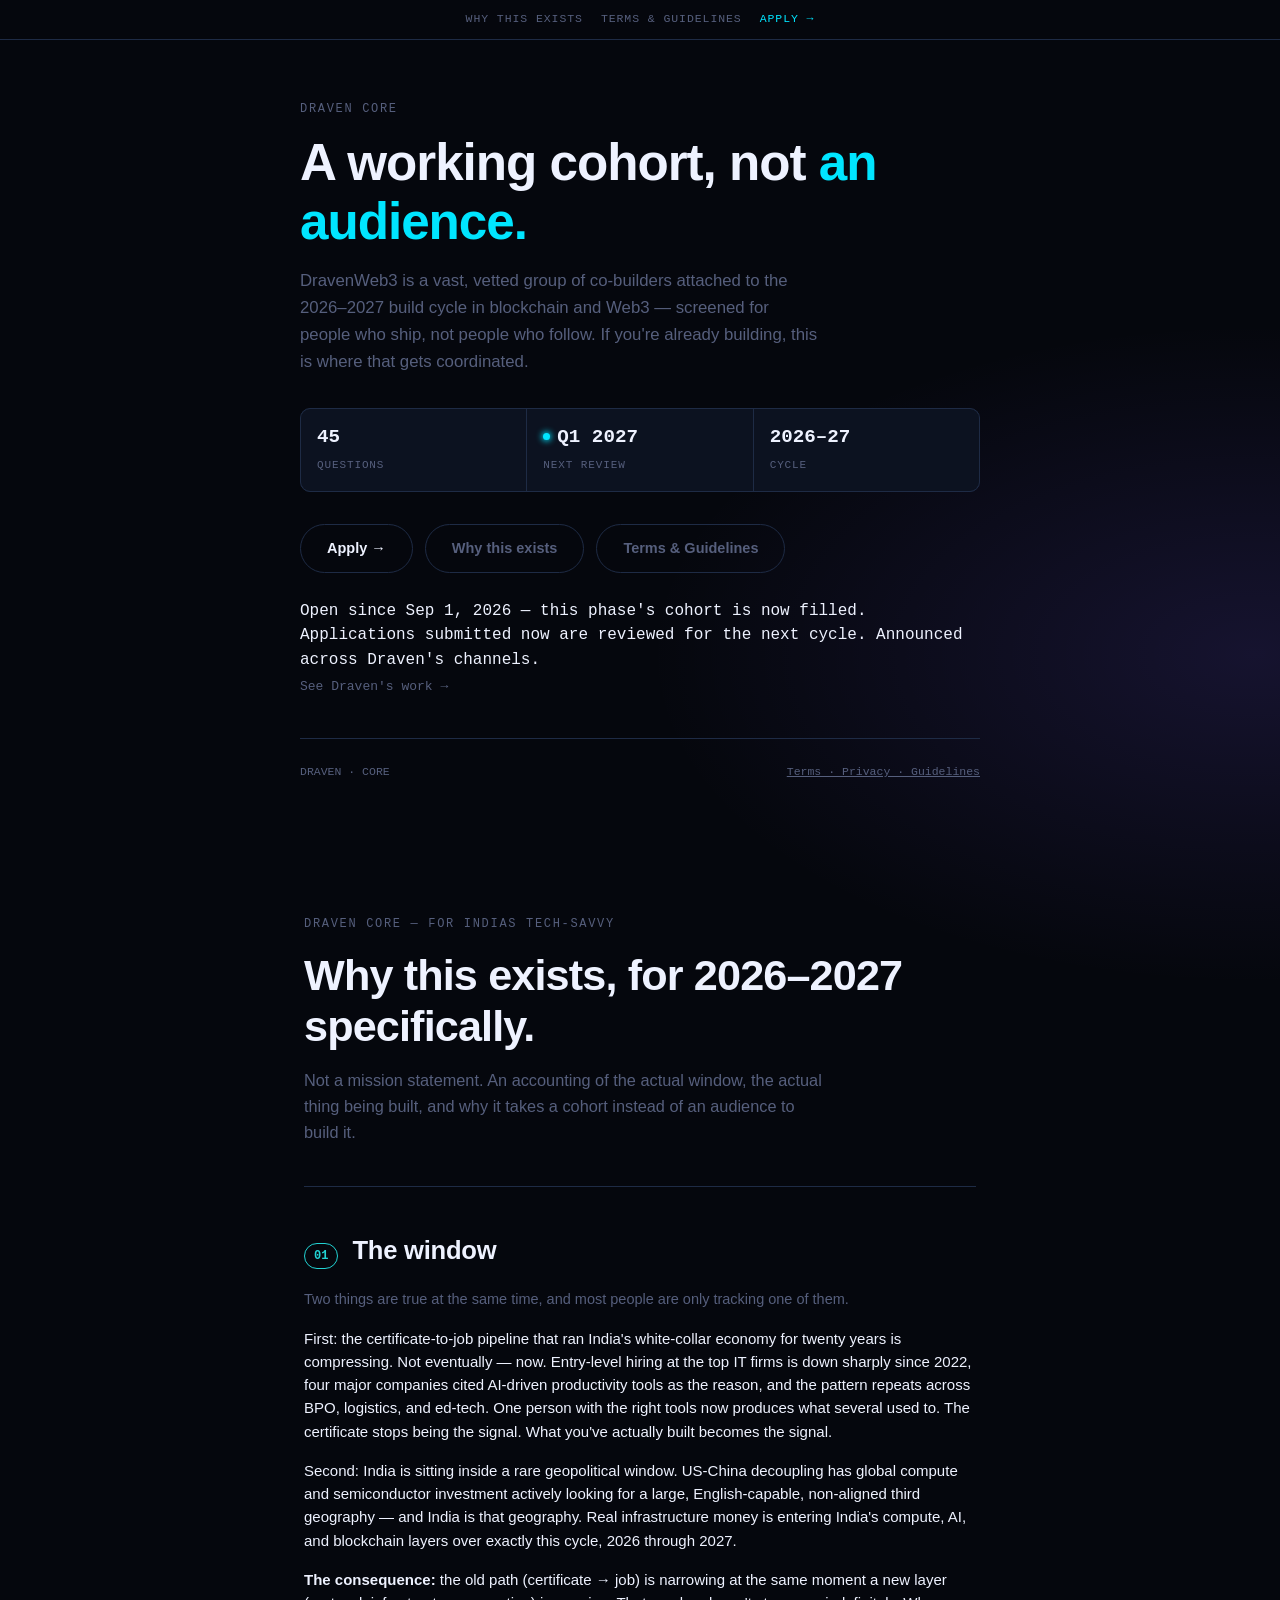
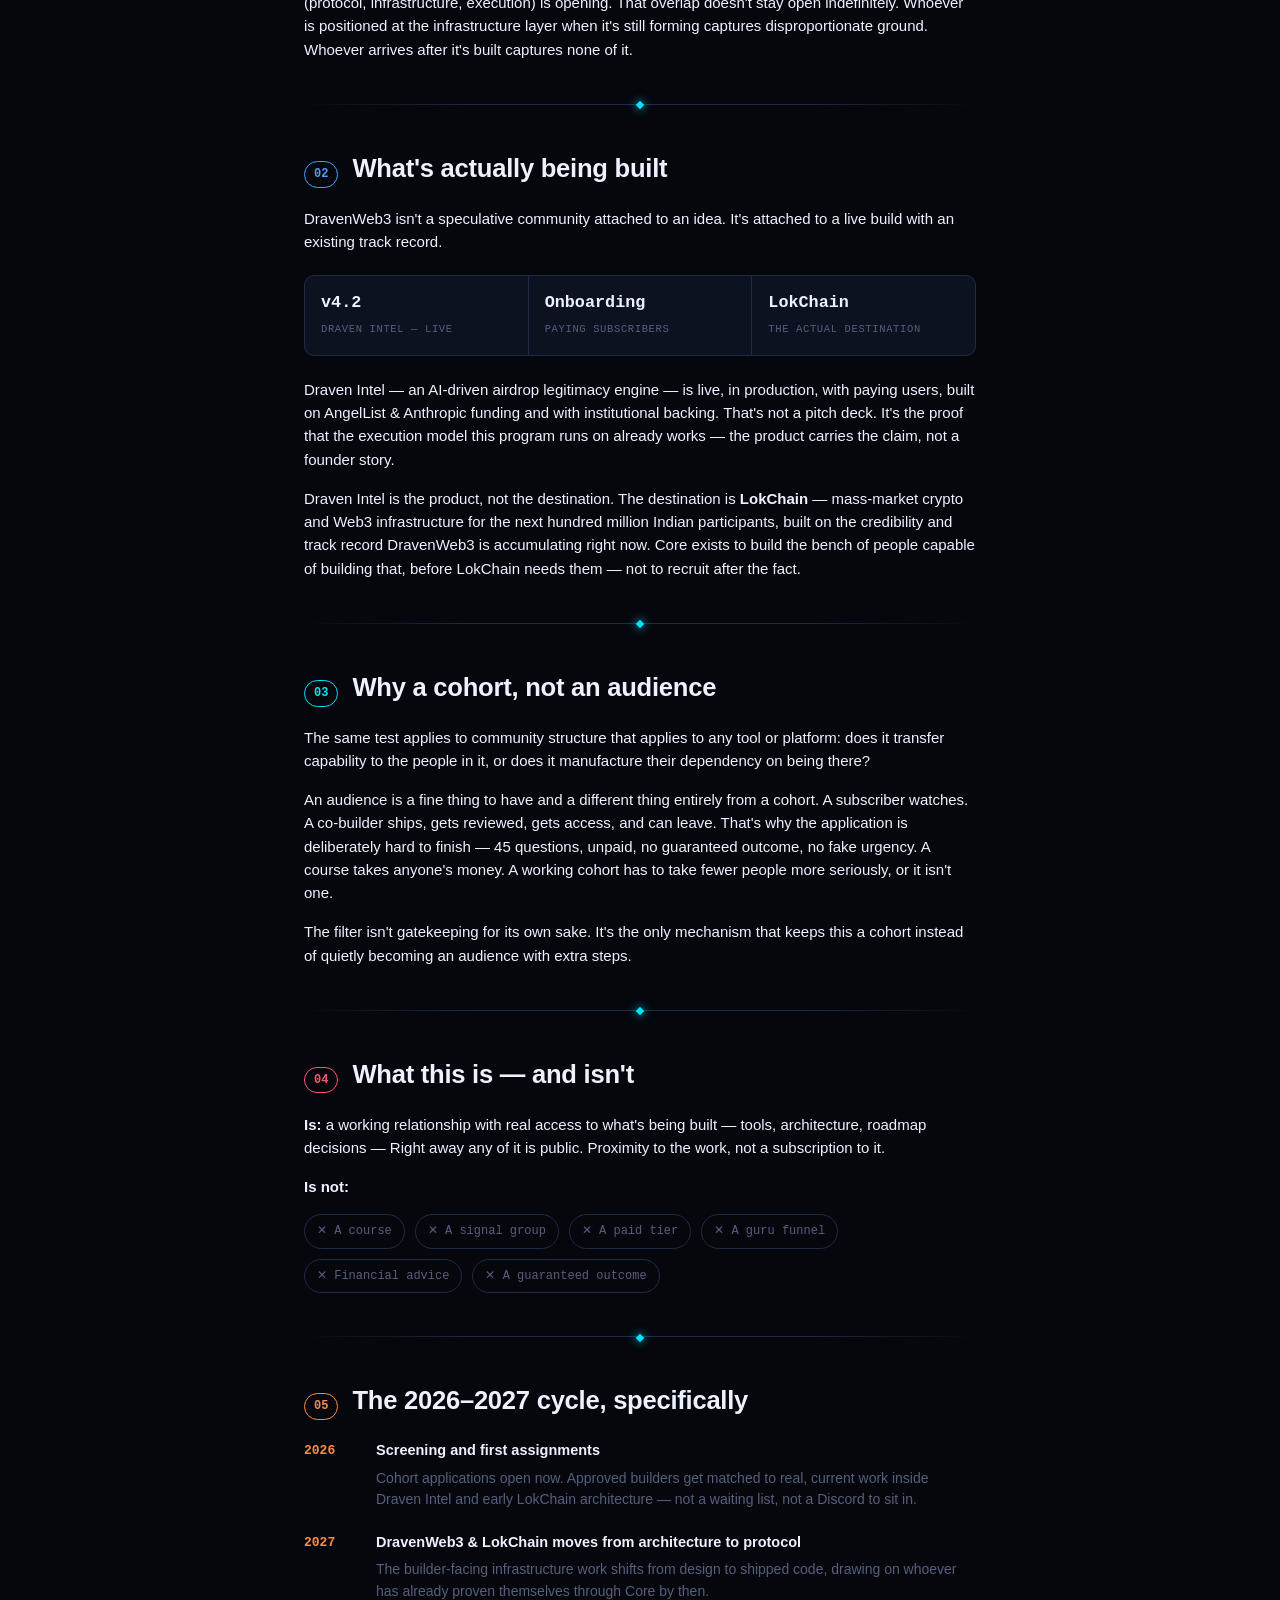
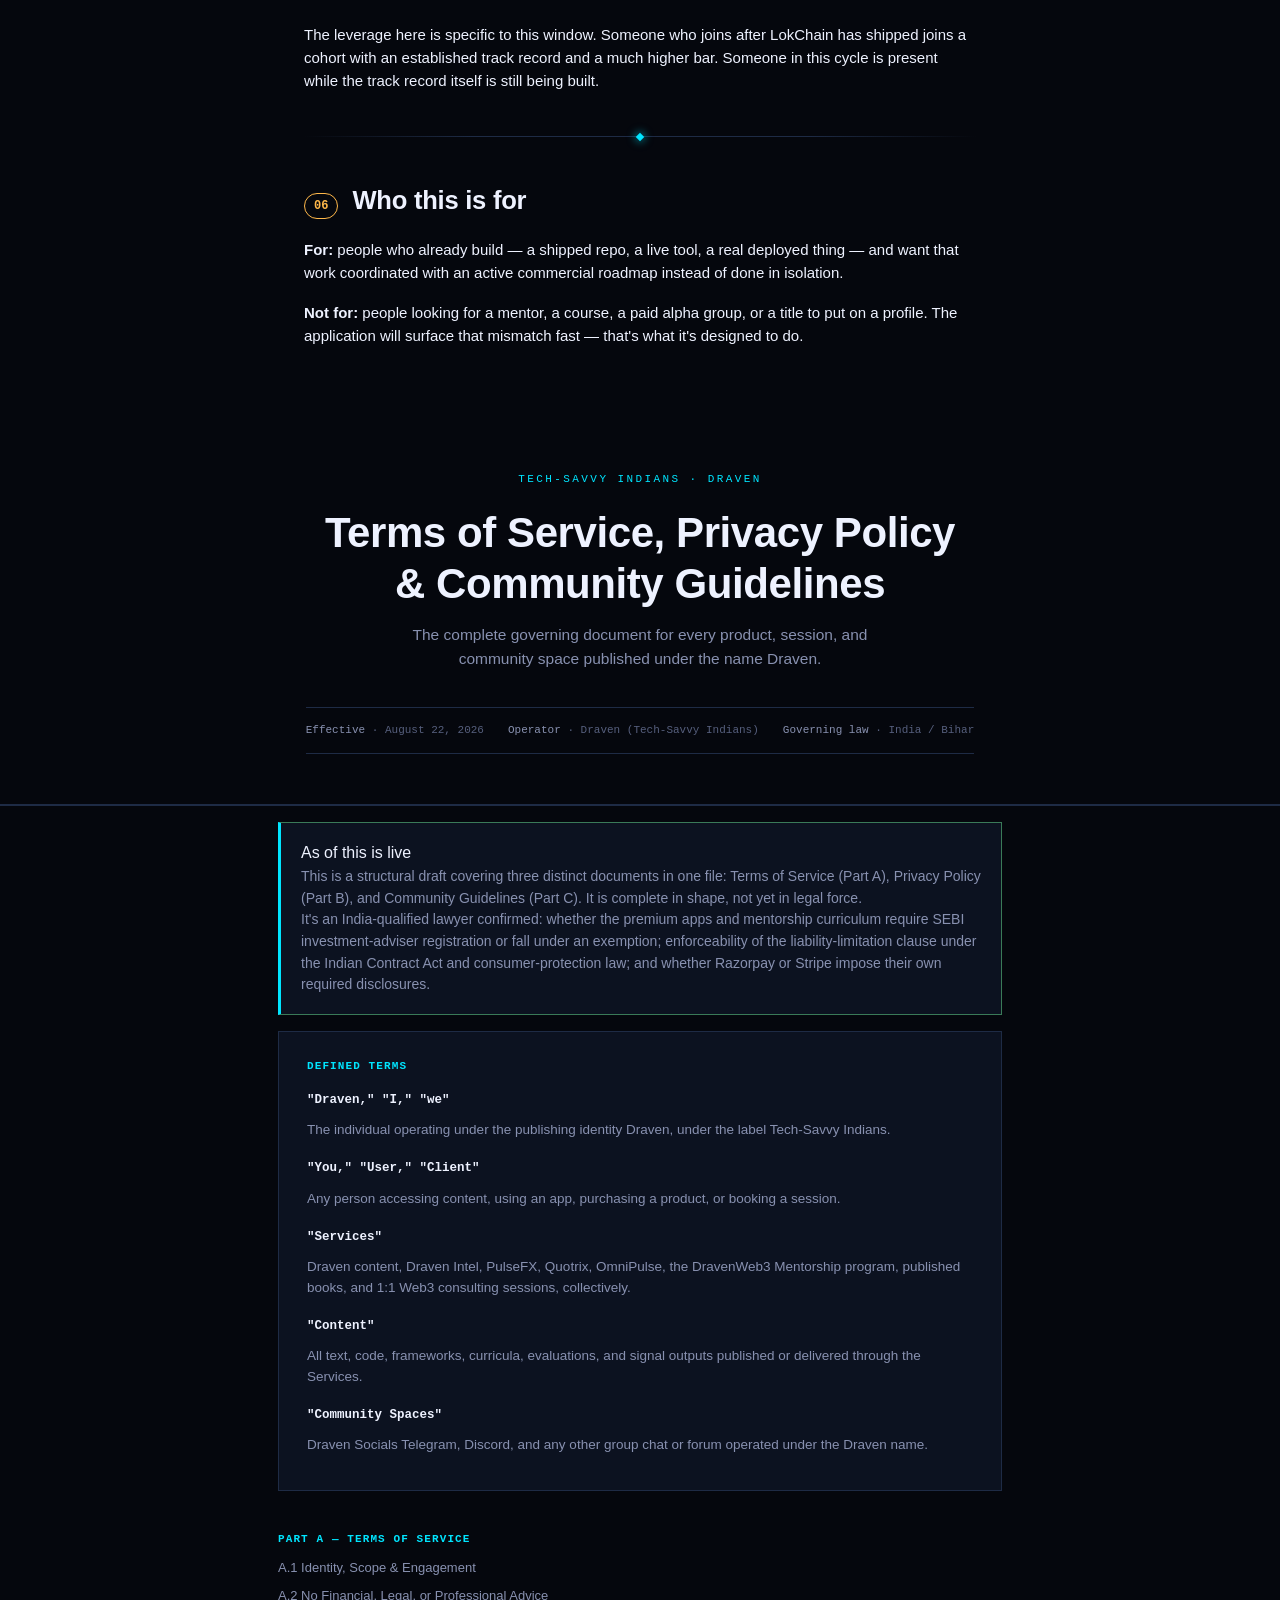
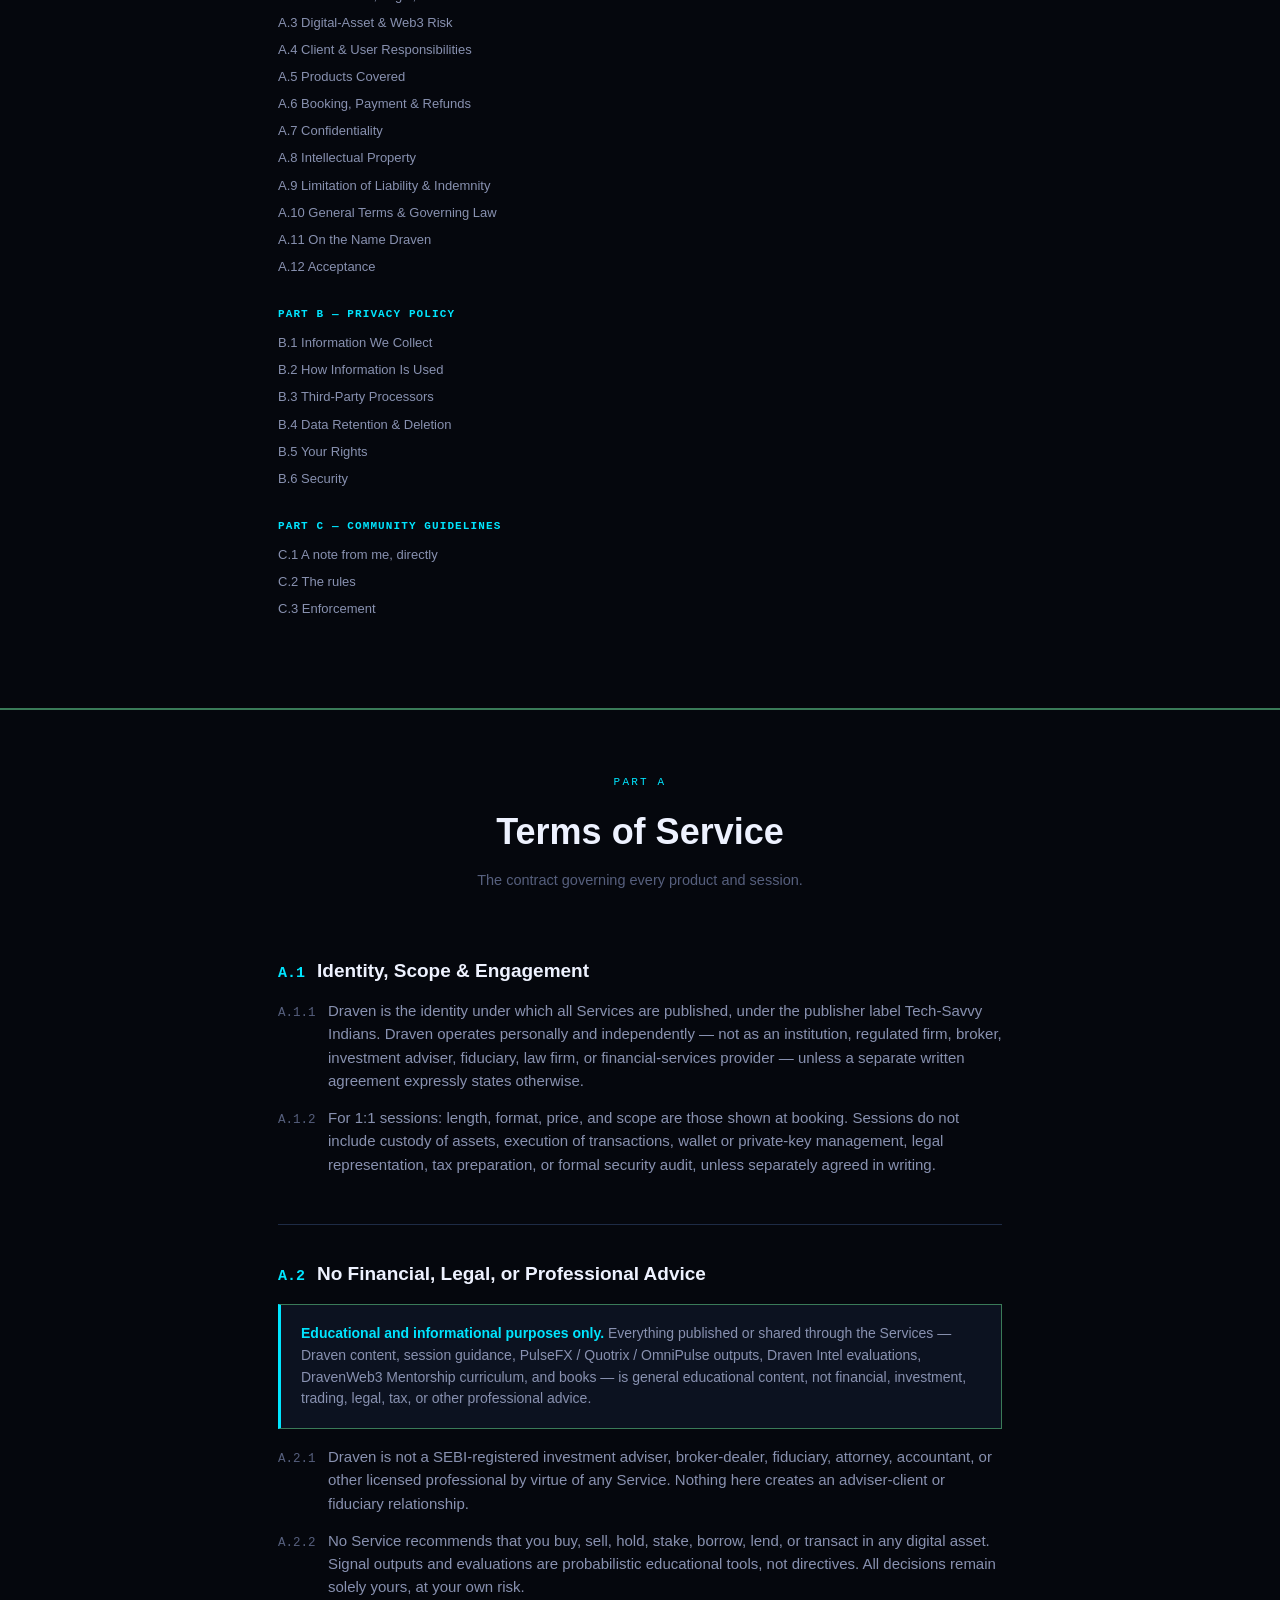
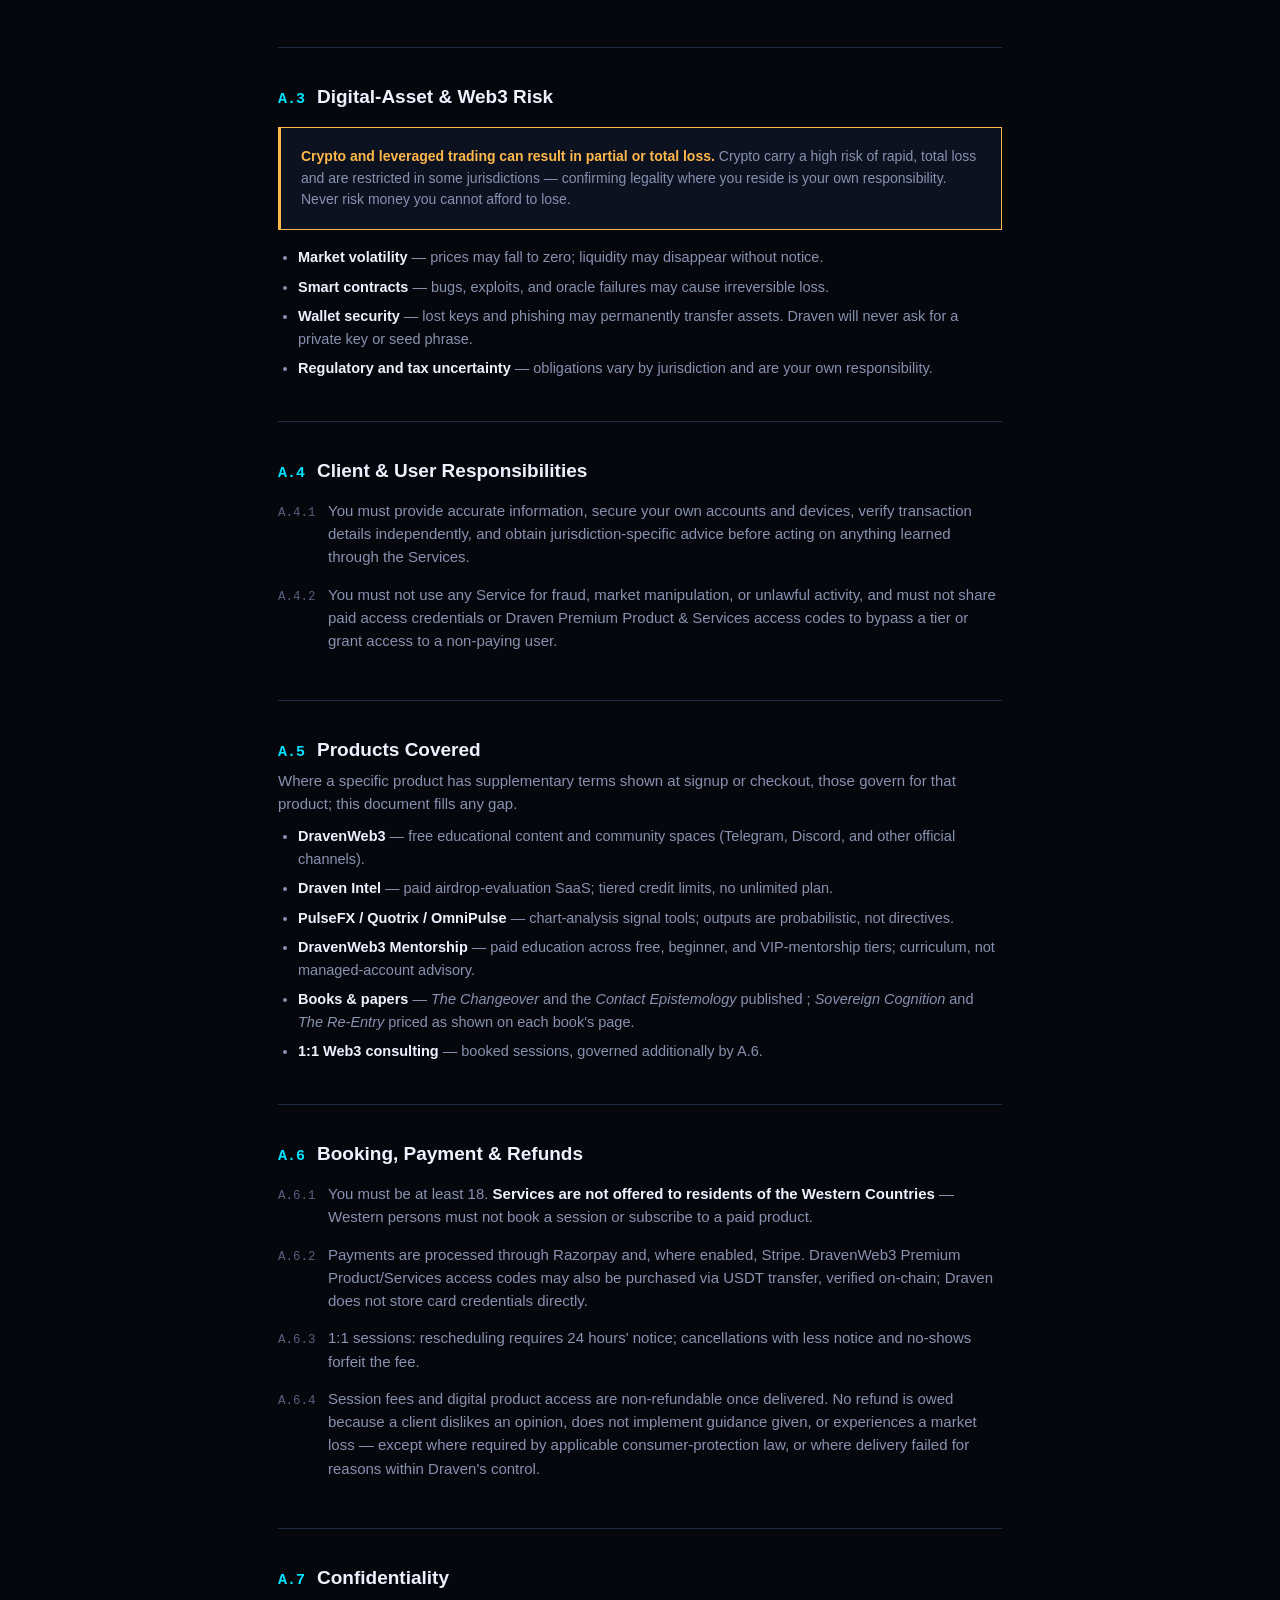
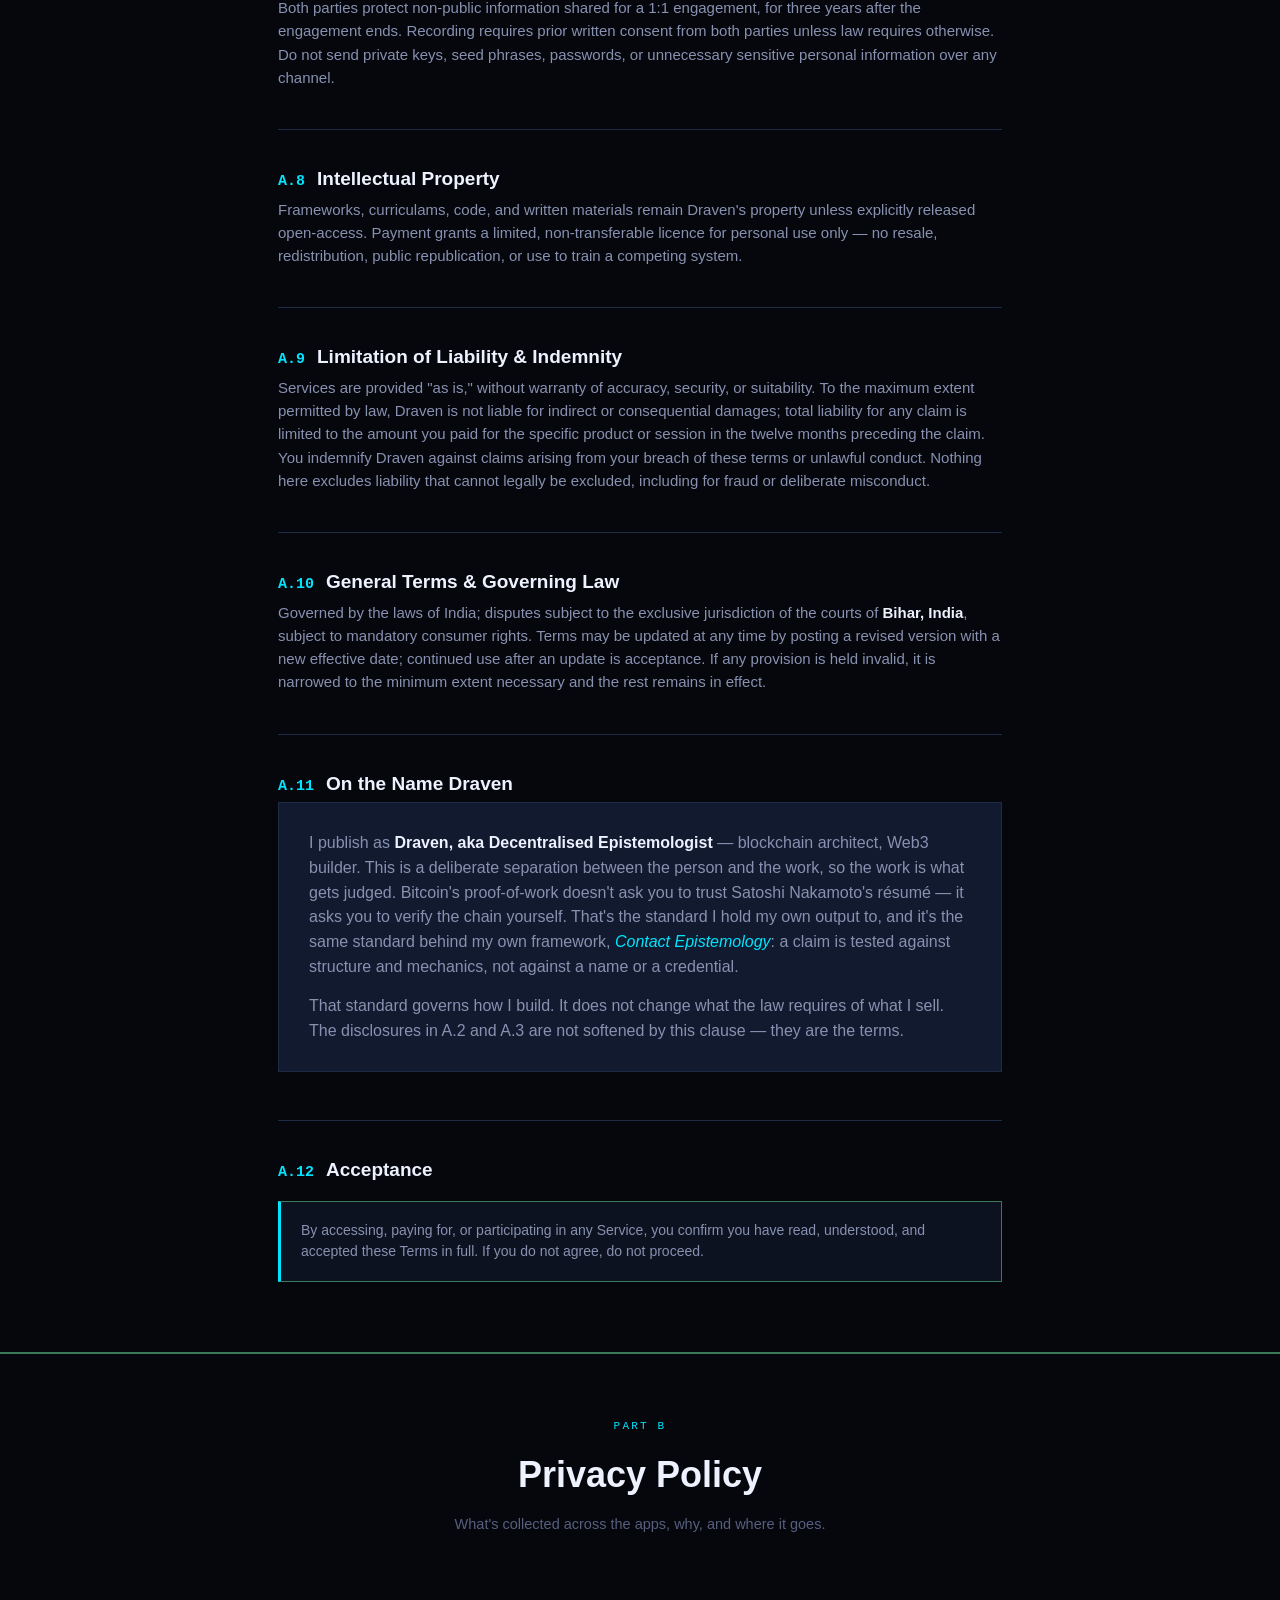
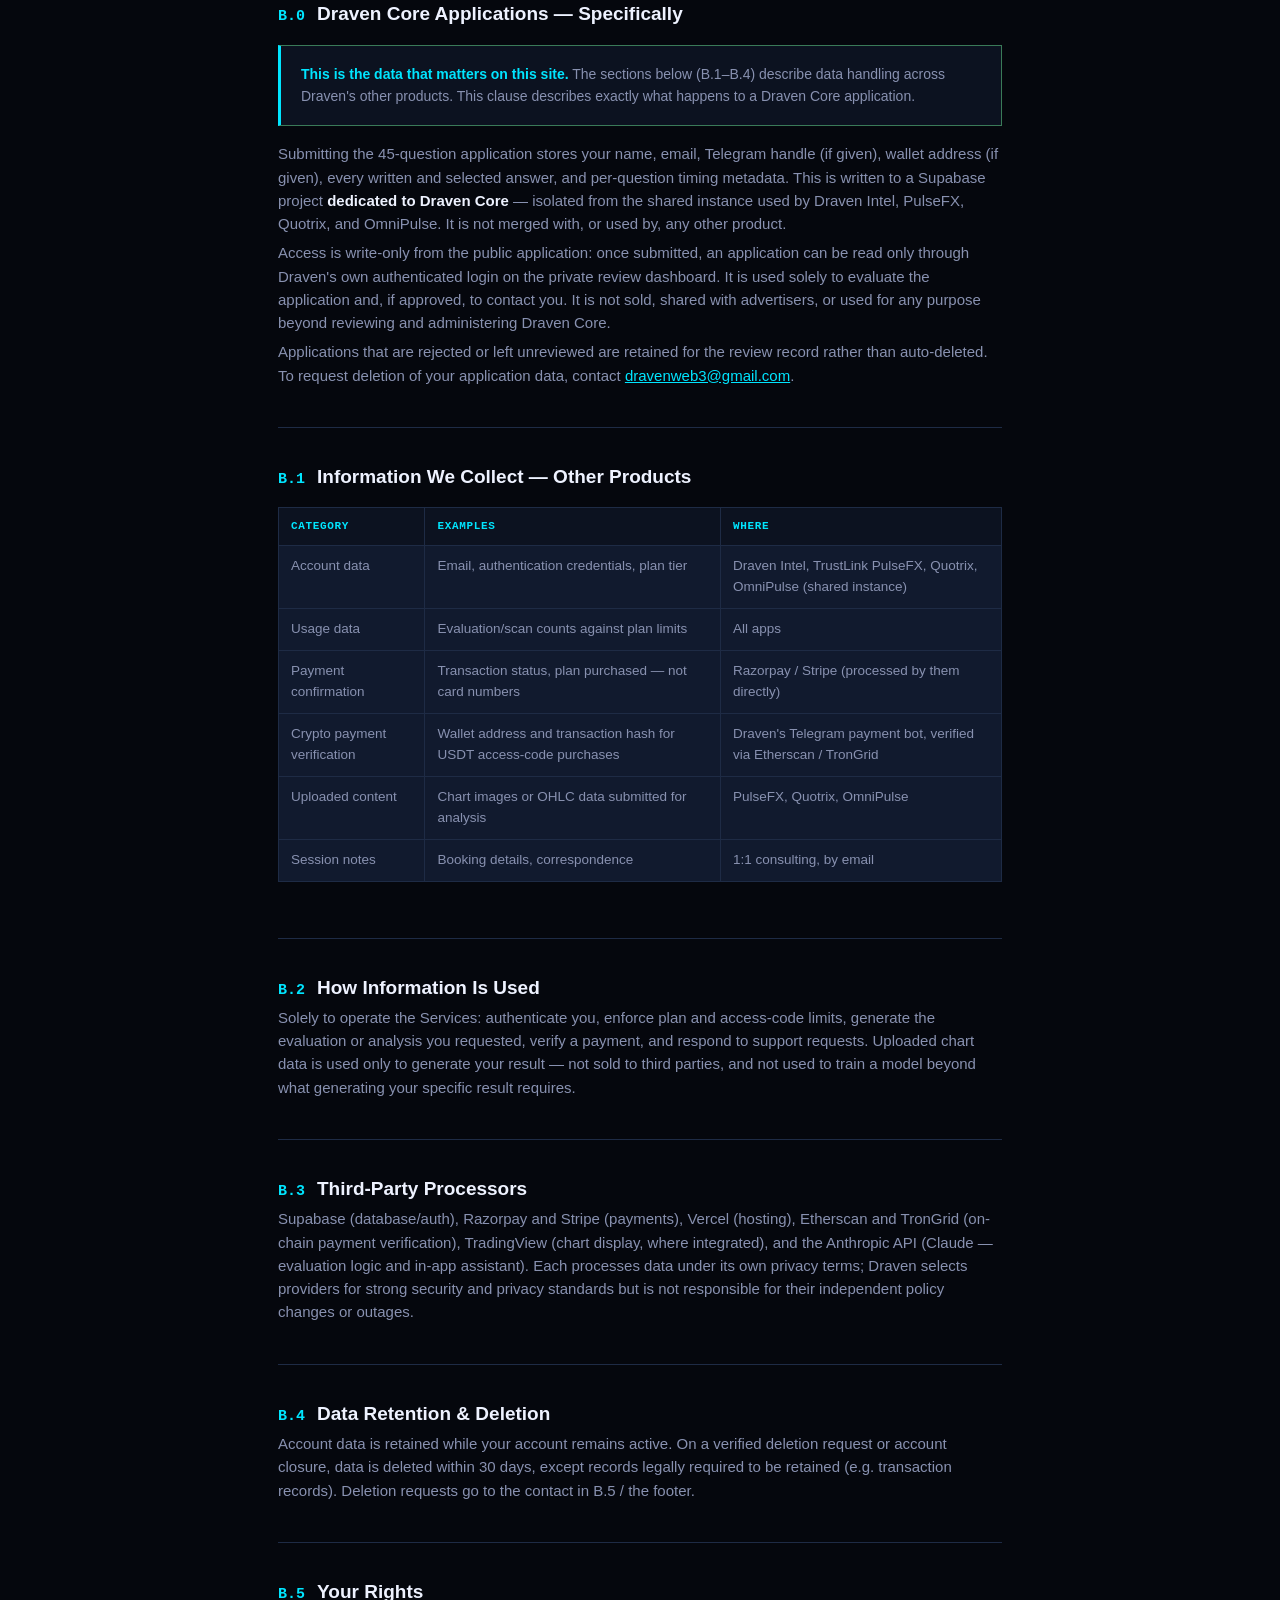
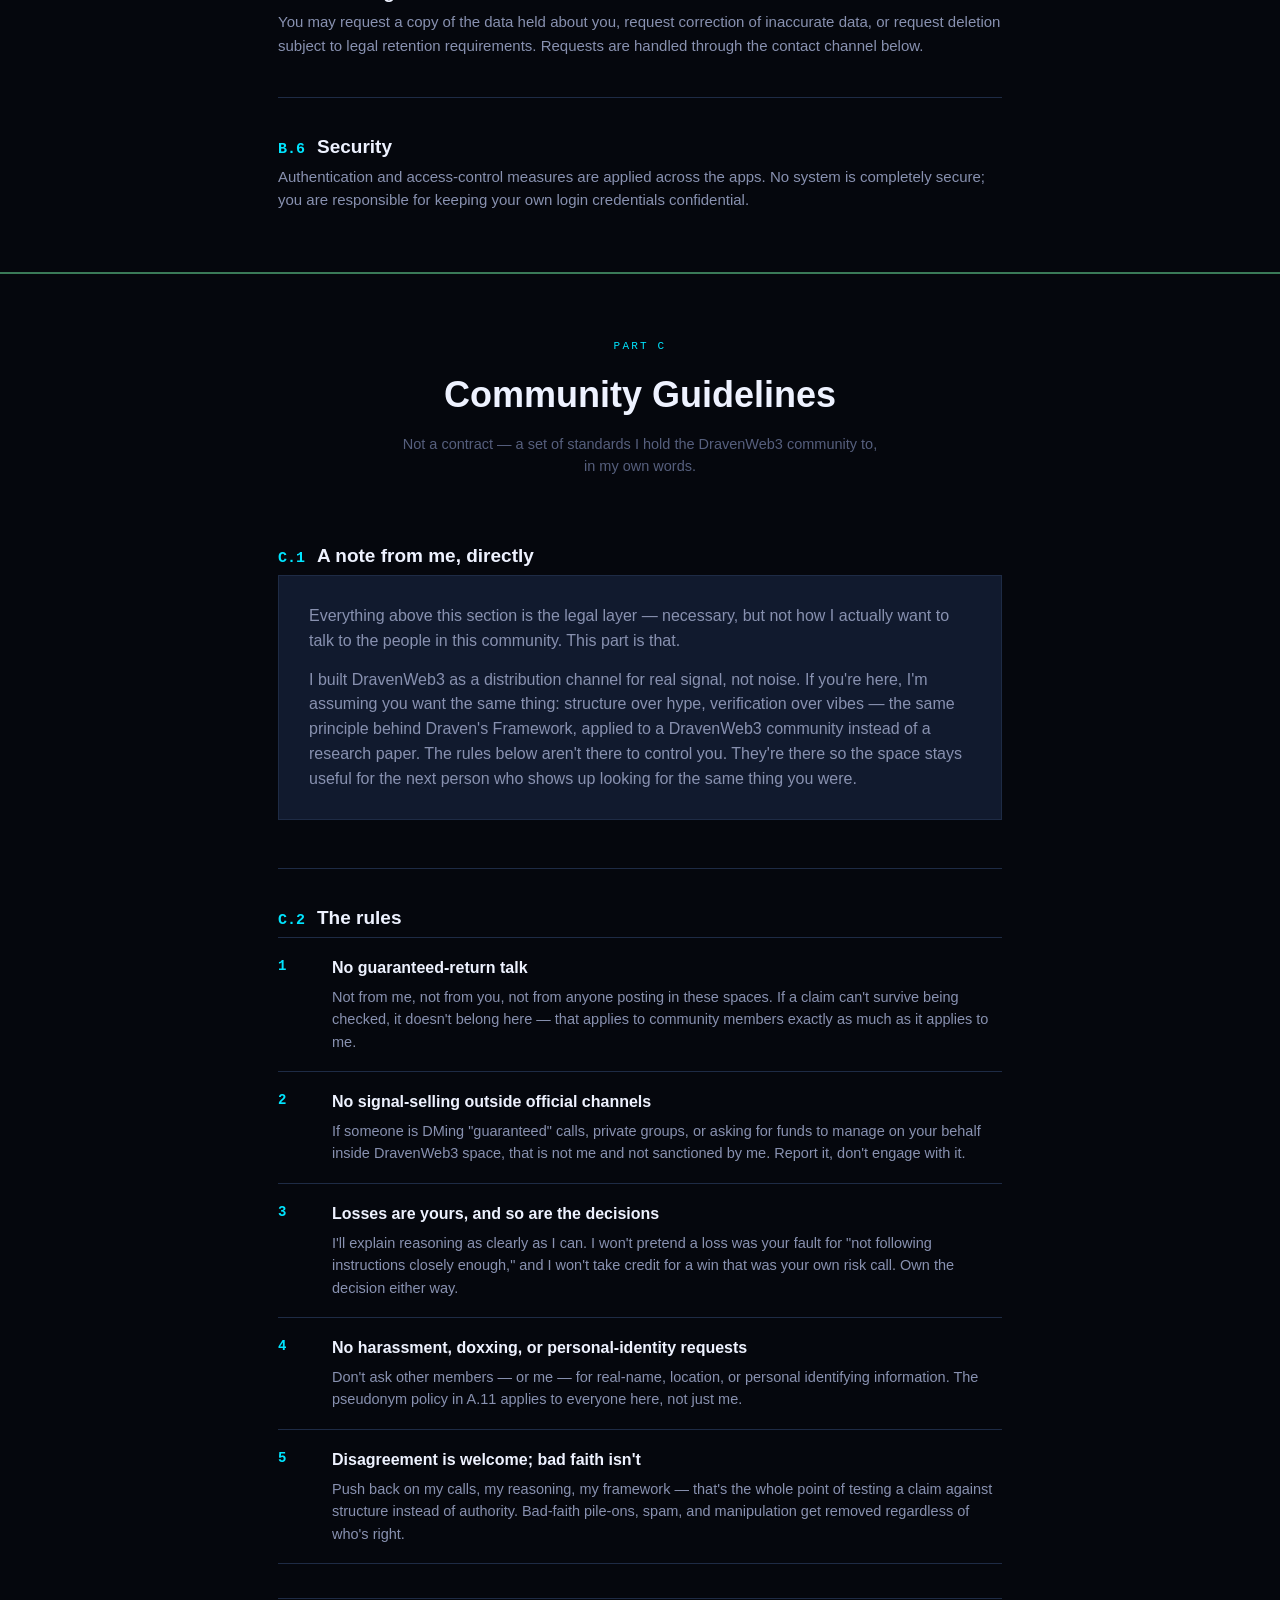
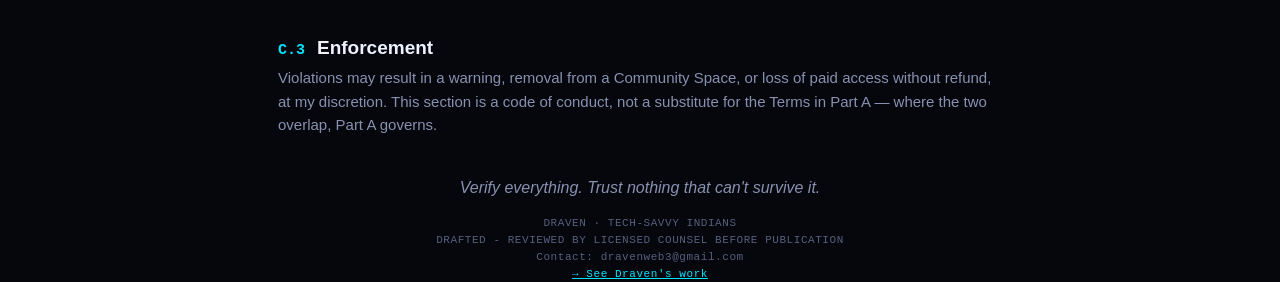
==== draven-core-final/index.html @ df53cc48 "Update index.html" ====
<!DOCTYPE html>
<html lang="en">
<head>
<meta charset="UTF-8">
<meta name="viewport" content="width=device-width, initial-scale=1.0">
<title>Draven Core</title>
<style>
:root{
  --bg:#05070d; --panel:#0c1220; --panel-2:#111a2e; --line:#1e2b45;
  --text:#eef2ff; --muted:#8891b0; --muted-2:#565f7d;
  --c-core:#4a9eff; --c-scaling:#22d3d3; --c-finance:#ffb84a;
  --c-frontier:#a78bfa; --c-institutional:#ff5470; --c-convergence:#00e5ff; --c-tooling:#ff8c42;
  --ink:var(--text); --ink-dim:var(--muted); --teal:var(--c-convergence); --teal-dim:#3a7a58;
  --rust:var(--c-institutional); --amber:var(--c-finance); --paper:var(--panel);
}
*{box-sizing:border-box;margin:0;padding:0}
body{
  background:
    radial-gradient(1300px 650px at 12% -10%, rgba(0,229,255,0.13) 0%, transparent 58%),
    radial-gradient(1100px 600px at 98% 5%, rgba(124,92,255,0.14) 0%, transparent 55%),
    radial-gradient(900px 500px at 50% 110%, rgba(0,229,255,0.05) 0%, transparent 60%),
    var(--bg);
  color:var(--text); font-family:ui-sans-serif,'Inter','Segoe UI',-apple-system,sans-serif;
  line-height:1.55; -webkit-font-smoothing:antialiased;
}
.mono{font-family:ui-monospace,'JetBrains Mono','SF Mono','Cascadia Code',Menlo,Consolas,monospace;}
.wrap{max-width:680px;margin:0 auto;padding:0 24px}

/* jump nav */
.jumpnav{position:sticky;top:0;z-index:20;background:var(--bg);border-bottom:1px solid var(--line);padding:10px 16px;display:flex;flex-wrap:wrap;justify-content:center;align-items:center;gap:10px 18px;font-size:11.5px;letter-spacing:.08em;text-transform:uppercase;row-gap:4px}
@media (max-width:420px){.jumpnav{font-size:10px;gap:8px 14px;padding:9px 12px}}
#panel-why, #panel-legal{scroll-margin-top:88px}
@media (max-width:420px){#panel-why, #panel-legal{scroll-margin-top:104px}}

/* live-status pulse */
.pulse-dot{display:inline-block;width:7px;height:7px;border-radius:50%;background:var(--c-convergence);margin-right:7px;box-shadow:0 0 6px 1px var(--c-convergence);animation:pulseGlow 1.8s ease-in-out infinite;vertical-align:middle}
@keyframes pulseGlow{0%,100%{opacity:1;box-shadow:0 0 6px 1px var(--c-convergence)}50%{opacity:.35;box-shadow:0 0 2px 0 var(--c-convergence)}}
@media (prefers-reduced-motion: reduce){.pulse-dot{animation:none}}

/* signature section divider — replaces plain border-bottom at section changes */
.spark-divider{display:flex;align-items:center;gap:14px;margin:0;padding:0;}
.spark-divider::before,.spark-divider::after{content:"";flex:1;height:1px;background:linear-gradient(90deg,transparent,var(--line) 30%,var(--line) 70%,transparent);}
.spark-divider .spark-mark{flex-shrink:0;width:6px;height:6px;transform:rotate(45deg);background:var(--c-convergence);box-shadow:0 0 8px 1px rgba(0,229,255,.55);animation:sparkPulse 2.6s ease-in-out infinite;}
@keyframes sparkPulse{0%,100%{opacity:.55;transform:rotate(45deg) scale(1)}50%{opacity:1;transform:rotate(45deg) scale(1.35)}}
@media (prefers-reduced-motion: reduce){.spark-mark{animation:none}}
.jumpnav a{color:var(--muted);text-decoration:none;border-bottom:1px solid transparent}
.jumpnav a:hover{color:var(--text);border-bottom-color:var(--line)}
.jumpnav a.apply{color:var(--c-convergence)}

/* landing */
main.landing{padding:60px 0 70px}
.doc-id{font-size:12px;letter-spacing:.14em;color:var(--muted-2);text-transform:uppercase;margin-bottom:16px}
main.landing h1{font-size:clamp(2.1rem,6vw,3.2rem);font-weight:800;letter-spacing:-.02em;line-height:1.15;margin-bottom:16px}
main.landing h1 span{color:var(--c-convergence)}
.subhead{color:var(--muted);font-size:1.05rem;max-width:56ch;margin-bottom:32px;line-height:1.6}

.manifest{display:grid;grid-template-columns:repeat(3,1fr);gap:1px;background:var(--line);border:1px solid var(--line);border-radius:10px;overflow:hidden;margin-bottom:32px}
@media (max-width:380px){.manifest .cell{padding:12px 10px}.manifest .cell b{font-size:1.05rem}.manifest .cell small{font-size:10px}}
.manifest .cell{background:var(--panel);padding:14px 16px}
.manifest .cell b{display:block;font-size:1.2rem;font-weight:700}
.manifest .cell small{color:var(--muted-2);font-size:11px;letter-spacing:.08em;text-transform:uppercase}

.actions{display:flex;flex-wrap:wrap;gap:12px;margin-bottom:26px}
.btn{display:inline-flex;align-items:center;gap:8px;padding:12px 26px;border-radius:999px;font-weight:600;font-size:14.5px;text-decoration:none;border:1px solid var(--line);transition:border-color .18s ease,background .18s ease,transform .18s ease;}
.btn.primary{color:var(--text)}
.btn.primary:hover{border-color:var(--c-convergence);background:rgba(74,155,110,.08);transform:translateY(-1px)}
.btn.secondary{color:var(--muted)}
.btn.secondary:hover{color:var(--text);border-color:var(--muted-2)}

.linktree-link{display:inline-block;font-size:13px;color:var(--muted-2);text-decoration:none;border-bottom:1px solid transparent;margin-bottom:40px;}
.linktree-link:hover{color:var(--c-convergence);border-bottom-color:var(--c-convergence)}

.footline{display:flex;justify-content:space-between;flex-wrap:wrap;gap:10px;padding-top:24px;border-top:1px solid var(--line);font-size:11.5px;color:var(--muted-2)}

/* scoped why-panel styles */
:root{
  --bg:#05070d; --panel:#0c1220; --panel-2:#111a2e; --line:#1e2b45;
  --text:#eef2ff; --muted:#8891b0; --muted-2:#565f7d;
  --c-core:#4a9eff; --c-scaling:#22d3d3; --c-finance:#ffb84a;
  --c-frontier:#a78bfa; --c-institutional:#ff5470; --c-convergence:#00e5ff; --c-tooling:#ff8c42;
}
#panel-why *{box-sizing:border-box;margin:0;padding:0}
#panel-why body{
  background:
    radial-gradient(1300px 650px at 12% -10%, rgba(0,229,255,0.13) 0%, transparent 58%),
    radial-gradient(1100px 600px at 98% 5%, rgba(124,92,255,0.14) 0%, transparent 55%),
    radial-gradient(900px 500px at 50% 110%, rgba(0,229,255,0.05) 0%, transparent 60%),
    var(--bg);
  color:var(--text); font-family:ui-sans-serif,'Inter','Segoe UI',-apple-system,sans-serif;
  line-height:1.65; -webkit-font-smoothing:antialiased;
}
#panel-why .mono{font-family:ui-monospace,'JetBrains Mono','SF Mono','Cascadia Code',Menlo,Consolas,monospace;}
#panel-why .wrap{max-width:720px;margin:0 auto;padding:0 24px}
#panel-why header{padding:64px 0 40px;border-bottom:1px solid var(--line)}
#panel-why .doc-id{font-size:12px;letter-spacing:.14em;color:var(--muted-2);text-transform:uppercase;margin-bottom:16px}
#panel-why h1{font-size:clamp(1.9rem,5vw,2.7rem);font-weight:800;letter-spacing:-.02em;line-height:1.2;margin-bottom:14px}
#panel-why .subhead{color:var(--muted);font-size:1.02rem;max-width:58ch}
#panel-why .back-link{display:inline-block;margin-top:26px;font-size:12.5px;color:var(--muted-2);text-decoration:none;border-bottom:1px solid transparent}
#panel-why .back-link:hover{color:var(--text);border-bottom-color:var(--line)}
#panel-why section{padding:44px 0;position:relative}
#panel-why section:not(:last-of-type)::after{content:"";position:absolute;left:0;right:0;bottom:0;height:1px;background:linear-gradient(90deg,transparent,var(--line) 25%,var(--line) 75%,transparent);}
#panel-why section:not(:last-of-type)::before{content:"";position:absolute;left:50%;bottom:-3.5px;width:6px;height:6px;transform:translateX(-50%) rotate(45deg);background:var(--c-convergence);box-shadow:0 0 8px 1px rgba(0,229,255,.55);animation:sparkPulse 2.6s ease-in-out infinite;z-index:1;}
@media (prefers-reduced-motion: reduce){#panel-why section:not(:last-of-type)::before{animation:none}}
#panel-why .s-head{display:flex;align-items:baseline;gap:14px;margin-bottom:18px}
#panel-why .s-num{font-family:ui-monospace,monospace;font-size:12px;font-weight:600;padding:3px 9px;border-radius:999px;border:1px solid var(--line)}
#panel-why h2{font-size:clamp(1.3rem,3.4vw,1.6rem);font-weight:700;letter-spacing:-.01em}
#panel-why p{color:var(--text);font-size:15px;margin-bottom:16px}
#panel-why p:last-child{margin-bottom:0}
#panel-why p.lede{color:var(--muted);font-size:14.5px}
#panel-why strong{color:var(--text);font-weight:700}
#panel-why .stat-row{display:grid;grid-template-columns:repeat(auto-fit,minmax(150px,1fr));gap:1px;background:var(--line);border:1px solid var(--line);border-radius:10px;overflow:hidden;margin:22px 0}
#panel-why .stat-row .cell{background:var(--panel);padding:14px 16px}
#panel-why .stat-row .cell b{display:block;font-size:1.05rem;font-weight:700}
#panel-why .stat-row .cell small{color:var(--muted-2);font-size:10.5px;letter-spacing:.06em;text-transform:uppercase}
#panel-why .not-list{display:flex;flex-wrap:wrap;gap:10px;margin-top:8px}
#panel-why .not-list span{font-family:ui-monospace,monospace;font-size:12px;color:var(--muted);border:1px solid var(--line);padding:7px 12px;border-radius:999px}
#panel-why .not-list span::before{content:"✕ ";color:var(--muted-2)}
#panel-why .phase{display:flex;gap:16px;margin-bottom:20px}
#panel-why .phase .yr{font-family:ui-monospace,monospace;font-weight:700;font-size:13px;min-width:56px;padding-top:2px}
#panel-why .phase .body h3{font-size:14.5px;font-weight:700;margin-bottom:6px}
#panel-why .phase .body p{font-size:14px;color:var(--muted);margin-bottom:0}
#panel-why footer{padding:48px 0 80px;text-align:center}
#panel-why .cta{display:inline-flex;align-items:center;gap:8px;padding:13px 32px;border-radius:999px;border:1px solid var(--line);color:var(--text);text-decoration:none;font-weight:600;font-size:14.5px;transition:border-color .18s ease,background .18s ease,transform .18s ease;}
#panel-why .cta:hover{border-color:var(--c-convergence);background:rgba(74,155,110,.08);transform:translateY(-1px)}
#panel-why .foot-note{margin-top:20px;font-size:12px;color:var(--muted-2)}
#panel-why .foot-note a{color:var(--muted-2)}

/* scoped legal-panel styles */
:root{
    --bg:#05070d; --paper:#0c1220; --panel:#0c1220; --panel-2:#111a2e; --line:#1e2b45;
    --ink:#eef2ff; --ink-dim:#8891b0; --muted:#565f7d;
    --teal:#00e5ff; --teal-dim:#3a7a58; --rust:#ff5470; --amber:#ffb84a;
  }
#panel-legal *{box-sizing:border-box;}
#panel-legal html{scroll-behavior:smooth;}
#panel-legal body{margin:0; background:var(--bg); color:var(--ink); font-family:ui-sans-serif,'Inter','Segoe UI',-apple-system,sans-serif; line-height:1.7; -webkit-font-smoothing:antialiased;}
#panel-legal *{animation-duration:.001ms !important; transition-duration:.001ms !important;}
#panel-legal a{color:var(--teal);}
#panel-legal .wrap{max-width:780px; margin:0 auto; padding:0 28px;}
#panel-legal .cover{padding:80px 0 50px; border-bottom:2px solid var(--line); text-align:center;}
#panel-legal .cover .mark{font-family:ui-monospace,'JetBrains Mono','SF Mono','Cascadia Code',Menlo,Consolas,monospace; font-size:11px; letter-spacing:.22em; text-transform:uppercase; color:var(--teal); margin-bottom:20px;}
#panel-legal .cover h1{font-family:ui-sans-serif,'Inter','Segoe UI',-apple-system,sans-serif; font-weight:700; font-size:clamp(26px,4.6vw,42px); line-height:1.2; margin:0 0 14px; letter-spacing:-.01em;}
#panel-legal .cover .doc-sub{font-size:15.5px; color:var(--ink-dim); max-width:520px; margin:0 auto 26px;}
#panel-legal .cover .doc-meta{display:inline-flex; gap:24px; flex-wrap:wrap; justify-content:center; font-family:ui-monospace,'JetBrains Mono','SF Mono','Cascadia Code',Menlo,Consolas,monospace; font-size:11px; color:var(--muted); border-top:1px solid var(--line); border-bottom:1px solid var(--line); padding:14px 0; margin-top:10px;}
#panel-legal .cover .doc-meta strong{color:var(--ink-dim); font-weight:500;}
#panel-legal .notice{background:var(--panel-2); border:1px solid var(--rust); border-left:3px solid var(--rust); padding:22px 24px; margin:32px 0;}
#panel-legal .notice .k{font-family:ui-monospace,'JetBrains Mono','SF Mono','Cascadia Code',Menlo,Consolas,monospace; font-size:11px; letter-spacing:.1em; text-transform:uppercase; color:var(--rust); margin-bottom:8px; display:block;}
#panel-legal .notice p{margin:0 0 10px; font-size:14px; color:var(--ink-dim);}
#panel-legal .notice p:last-child{margin-bottom:0;}
#panel-legal .defs{background:var(--panel); border:1px solid var(--line); padding:26px 28px; margin:0 0 40px;}
#panel-legal .defs h2{font-family:ui-monospace,'JetBrains Mono','SF Mono','Cascadia Code',Menlo,Consolas,monospace; font-size:11px; text-transform:uppercase; letter-spacing:.1em; color:var(--teal); margin:0 0 16px;}
#panel-legal .defs dl{margin:0; display:grid; grid-template-columns:130px 1fr; gap:10px 18px;}
#panel-legal .defs dt{font-family:ui-monospace,'JetBrains Mono','SF Mono','Cascadia Code',Menlo,Consolas,monospace; font-size:12.5px; color:var(--ink); font-weight:600;}
#panel-legal .defs dd{margin:0; font-size:13.5px; color:var(--ink-dim);}
#panel-legal .defs dl{grid-template-columns:1fr;}
#panel-legal .defs dd{margin-bottom:8px;}
#panel-legal .part-divider{padding:64px 0 30px; text-align:center; border-top:2px solid var(--teal-dim); margin-top:20px;}
#panel-legal .part-divider .label{font-family:ui-monospace,'JetBrains Mono','SF Mono','Cascadia Code',Menlo,Consolas,monospace; font-size:11px; letter-spacing:.2em; text-transform:uppercase; color:var(--teal);}
#panel-legal .part-divider h2{font-family:ui-sans-serif,'Inter','Segoe UI',-apple-system,sans-serif; font-weight:700; font-size:clamp(24px,4vw,36px); margin:12px 0 10px;}
#panel-legal .part-divider p{font-size:14.5px; color:var(--muted); max-width:480px; margin:0 auto;}
#panel-legal .toc{padding:0 0 40px;}
#panel-legal .toc-part{margin-bottom:22px;}
#panel-legal .toc-part h3{font-family:ui-monospace,'JetBrains Mono','SF Mono','Cascadia Code',Menlo,Consolas,monospace; font-size:11px; text-transform:uppercase; letter-spacing:.1em; color:var(--teal); margin:0 0 10px;}
#panel-legal .toc-part ol{margin:0; padding:0; list-style:none; columns:2; column-gap:28px;}
#panel-legal .toc-part li{font-size:13px; margin-bottom:7px; break-inside:avoid;}
#panel-legal .toc-part a{color:var(--ink-dim); text-decoration:none; border-bottom:1px solid transparent;}
#panel-legal .toc-part a:hover{color:var(--teal); border-bottom-color:var(--teal-dim);}
#panel-legal .toc-part ol{columns:1;}
#panel-legal section.clause{padding:34px 0; border-bottom:1px solid var(--line);}
#panel-legal h2.clause-title{font-family:ui-sans-serif,'Inter','Segoe UI',-apple-system,sans-serif; font-weight:600; font-size:19px; margin:0 0 4px; display:flex; gap:12px; align-items:baseline;}
#panel-legal h2.clause-title .num{font-family:ui-monospace,'JetBrains Mono','SF Mono','Cascadia Code',Menlo,Consolas,monospace; font-size:15px; color:var(--teal); font-weight:600;}
#panel-legal .sub{display:flex; gap:12px; margin:14px 0; align-items:baseline;}
#panel-legal .sub .subnum{font-family:ui-monospace,'JetBrains Mono','SF Mono','Cascadia Code',Menlo,Consolas,monospace; font-size:12.5px; color:var(--muted); flex-shrink:0; min-width:38px;}
#panel-legal .sub p{margin:0; font-size:15px; color:var(--ink-dim);}
#panel-legal .clause p.lede{font-size:15px; color:var(--ink-dim); margin:0 0 6px;}
#panel-legal .clause strong{color:var(--ink); font-weight:600;}
#panel-legal .clause ul.plain{margin:10px 0 6px; padding-left:20px;}
#panel-legal .clause ul.plain li{font-size:14.5px; color:var(--ink-dim); margin-bottom:7px;}
#panel-legal .clause ul.plain li strong{color:var(--ink);}
#panel-legal .callout{background:var(--panel); border:1px solid var(--teal-dim); border-left:3px solid var(--teal); padding:18px 20px; margin:16px 0;}
#panel-legal .callout p{margin:0; font-size:14px; color:var(--ink-dim);}
#panel-legal .callout strong{color:var(--teal);}
#panel-legal .warnbox{background:var(--panel); border:1px solid var(--amber); border-left:3px solid var(--amber); padding:18px 20px; margin:16px 0;}
#panel-legal .warnbox p{margin:0; font-size:14px; color:var(--ink-dim);}
#panel-legal .warnbox strong{color:var(--amber);}
#panel-legal .ptable{width:100%; border-collapse:collapse; margin:16px 0 22px; font-size:13.5px;}
#panel-legal .ptable th, #panel-legal .ptable td{border:1px solid var(--line); padding:10px 12px; text-align:left; vertical-align:top;}
#panel-legal .ptable th{font-family:ui-monospace,'JetBrains Mono','SF Mono','Cascadia Code',Menlo,Consolas,monospace; font-size:11px; text-transform:uppercase; letter-spacing:.06em; color:var(--teal); background:var(--panel);}
#panel-legal .ptable td{color:var(--ink-dim); background:var(--panel-2);}
#panel-legal .voice-block{background:var(--panel-2); border:1px solid var(--line); padding:28px 30px; margin-bottom:14px;}
#panel-legal .voice-block p{font-size:16px; color:var(--ink-dim); margin:0 0 14px;}
#panel-legal .voice-block p:last-child{margin-bottom:0;}
#panel-legal .voice-block strong{color:var(--ink);}
#panel-legal .voice-block em{color:var(--teal); font-style:italic;}
#panel-legal .rule-list{list-style:none; margin:0; padding:0; counter-reset:r;}
#panel-legal .rule-list li{counter-increment:r; display:grid; grid-template-columns:38px 1fr; gap:16px; padding:18px 0; border-top:1px solid var(--line);}
#panel-legal .rule-list li:last-child{border-bottom:1px solid var(--line);}
#panel-legal .rule-list li::before{content:counter(r); font-family:ui-monospace,'JetBrains Mono','SF Mono','Cascadia Code',Menlo,Consolas,monospace; color:var(--teal); font-size:14px; font-weight:600;}
#panel-legal .rule-list h4{margin:0 0 5px; font-family:ui-sans-serif,'Inter','Segoe UI',-apple-system,sans-serif; font-weight:600; font-size:16px;}
#panel-legal .rule-list p{margin:0; color:var(--ink-dim); font-size:14.5px;}
#panel-legal footer{padding:56px 0 80px; text-align:center;}
#panel-legal footer .signoff{font-family:ui-sans-serif,'Inter','Segoe UI',-apple-system,sans-serif; font-style:italic; font-size:16px; color:var(--ink-dim); margin-bottom:14px;}
#panel-legal footer .stamp{font-family:ui-monospace,'JetBrains Mono','SF Mono','Cascadia Code',Menlo,Consolas,monospace; font-size:11px; color:var(--muted); letter-spacing:.05em;}
</style>
</head>
<body>

<nav class="jumpnav mono">
  <a href="#panel-why">Why This Exists</a>
  <a href="#panel-legal">Terms &amp; Guidelines</a>
  <a href="apply.html" class="apply">Apply →</a>
</nav>

<main class="landing wrap" id="top">
  <div class="doc-id mono">DRAVEN CORE</div>
  <h1>A working cohort, not <span>an audience.</span></h1>
  <p class="subhead">DravenWeb3 is a vast, vetted group of co-builders attached to the 2026–2027 build cycle in blockchain and Web3 — screened for people who ship, not people who follow. If you're already building, this is where that gets coordinated.</p>

  <div class="manifest mono">
    <div class="cell"><b>45</b><small>Questions</small></div>
    <div class="cell"><b><span class="pulse-dot" aria-hidden="true"></span>Q1 2027</b><small>Next Review</small></div>
    <div class="cell"><b>2026–27</b><small>Cycle</small></div>
  </div>

  <div class="actions">
    <a href="apply.html" class="btn primary">Apply →</a>
    <a href="#panel-why" class="btn secondary">Why this exists</a>
    <a href="#panel-legal" class="btn secondary">Terms &amp; Guidelines</a>
  </div>

  <div class="phase-note mono">Open since Sep 1, 2026 — this phase's cohort is now filled. Applications submitted now are reviewed for the next cycle. Announced across Draven's channels.</div>
  
  <a href="https://linktr.ee/DravenWeb3" target="_blank" rel="noopener" class="linktree-link mono">See Draven's work →</a>

  <div class="footline mono">
    <span>DRAVEN · CORE</span>
    <a href="#panel-legal" style="color:var(--muted-2)">Terms · Privacy · Guidelines</a>
  </div>
</main>

<div id="panel-why">
<div class="wrap">
<header>
  <div class="doc-id mono">DRAVEN CORE — For INDIAS TECH-SAVVY</div>
  <h1>Why this exists, for 2026–2027 specifically.</h1>
  <p class="subhead">Not a mission statement. An accounting of the actual window, the actual thing being built, and why it takes a cohort instead of an audience to build it.</p>
</header>

<section>
  <div class="s-head"><span class="s-num" style="color:var(--c-scaling);border-color:var(--c-scaling)">01</span><h2>The window</h2></div>
  <p class="lede">Two things are true at the same time, and most people are only tracking one of them.</p>
  <p>First: the certificate-to-job pipeline that ran India's white-collar economy for twenty years is compressing. Not eventually — now. Entry-level hiring at the top IT firms is down sharply since 2022, four major companies cited AI-driven productivity tools as the reason, and the pattern repeats across BPO, logistics, and ed-tech. One person with the right tools now produces what several used to. The certificate stops being the signal. What you've actually built becomes the signal.</p>
  <p>Second: India is sitting inside a rare geopolitical window. US-China decoupling has global compute and semiconductor investment actively looking for a large, English-capable, non-aligned third geography — and India is that geography. Real infrastructure money is entering India's compute, AI, and blockchain layers over exactly this cycle, 2026 through 2027.</p>
  <p><strong>The consequence:</strong> the old path (certificate → job) is narrowing at the same moment a new layer (protocol, infrastructure, execution) is opening. That overlap doesn't stay open indefinitely. Whoever is positioned at the infrastructure layer when it's still forming captures disproportionate ground. Whoever arrives after it's built captures none of it.</p>
</section>

<section>
  <div class="s-head"><span class="s-num" style="color:var(--c-core);border-color:var(--c-core)">02</span><h2>What's actually being built</h2></div>
  <p>DravenWeb3 isn't a speculative community attached to an idea. It's attached to a live build with an existing track record.</p>
  <div class="stat-row mono">
    <div class="cell"><b>v4.2</b><small>Draven Intel — live</small></div>
    <div class="cell"><b>Onboarding</b><small>Paying subscribers</small></div>
    <div class="cell"><b>LokChain</b><small>The actual destination</small></div>
  </div>
  <p>Draven Intel — an AI-driven airdrop legitimacy engine — is live, in production, with paying users, built on AngelList & Anthropic funding and with institutional backing. That's not a pitch deck. It's the proof that the execution model this program runs on already works — the product carries the claim, not a founder story.</p>
  <p>Draven Intel is the product, not the destination. The destination is <strong>LokChain</strong> — mass-market crypto and Web3 infrastructure for the next hundred million Indian participants, built on the credibility and track record DravenWeb3 is accumulating right now. Core exists to build the bench of people capable of building that, before LokChain needs them — not to recruit after the fact.</p>
</section>

<section>
  <div class="s-head"><span class="s-num" style="color:var(--c-convergence);border-color:var(--c-convergence)">03</span><h2>Why a cohort, not an audience</h2></div>
  <p>The same test applies to community structure that applies to any tool or platform: does it transfer capability to the people in it, or does it manufacture their dependency on being there?</p>
  <p>An audience is a fine thing to have and a different thing entirely from a cohort. A subscriber watches. A co-builder ships, gets reviewed, gets access, and can leave. That's why the application is deliberately hard to finish — 45 questions, unpaid, no guaranteed outcome, no fake urgency. A course takes anyone's money. A working cohort has to take fewer people more seriously, or it isn't one.</p>
  <p>The filter isn't gatekeeping for its own sake. It's the only mechanism that keeps this a cohort instead of quietly becoming an audience with extra steps.</p>
</section>

<section>
  <div class="s-head"><span class="s-num" style="color:var(--c-institutional);border-color:var(--c-institutional)">04</span><h2>What this is — and isn't</h2></div>
  <p><strong>Is:</strong> a working relationship with real access to what's being built — tools, architecture, roadmap decisions — Right away any of it is public. Proximity to the work, not a subscription to it.</p>
  <p><strong>Is not:</strong></p>
  <div class="not-list">
    <span>A course</span><span>A signal group</span><span>A paid tier</span>
    <span>A guru funnel</span><span>Financial advice</span><span>A guaranteed outcome</span>
  </div>
</section>

<section>
  <div class="s-head"><span class="s-num" style="color:var(--c-tooling);border-color:var(--c-tooling)">05</span><h2>The 2026–2027 cycle, specifically</h2></div>
  <div class="phase">
    <div class="yr mono" style="color:var(--c-tooling)">2026</div>
    <div class="body"><h3>Screening and first assignments</h3><p>Cohort applications open now. Approved builders get matched to real, current work inside Draven Intel and early LokChain architecture — not a waiting list, not a Discord to sit in.</p></div>
  </div>
  <div class="phase">
    <div class="yr mono" style="color:var(--c-tooling)">2027</div>
    <div class="body"><h3>DravenWeb3 & LokChain moves from architecture to protocol</h3><p>The builder-facing infrastructure work shifts from design to shipped code, drawing on whoever has already proven themselves through Core by then.</p></div>
  </div>
  <p>The leverage here is specific to this window. Someone who joins after LokChain has shipped joins a cohort with an established track record and a much higher bar. Someone in this cycle is present while the track record itself is still being built.</p>
</section>

<section>
  <div class="s-head"><span class="s-num" style="color:var(--c-finance);border-color:var(--c-finance)">06</span><h2>Who this is for</h2></div>
  <p><strong>For:</strong> people who already build — a shipped repo, a live tool, a real deployed thing — and want that work coordinated with an active commercial roadmap instead of done in isolation.</p>
  <p><strong>Not for:</strong> people looking for a mentor, a course, a paid alpha group, or a title to put on a profile. The application will surface that mismatch fast — that's what it's designed to do.</p>
</section>

</div>
</div>

<div id="panel-legal">


<div class="cover">
  <div class="wrap">
    <div class="mark">Tech-Savvy Indians · Draven</div>
    <h1>Terms of Service, Privacy Policy<br>&amp; Community Guidelines</h1>
    <p class="doc-sub">The complete governing document for every product, session, and community space published under the name Draven.</p>
    <div class="doc-meta">
      <div><strong>Effective</strong> · August 22, 2026</div>
      <div><strong>Operator</strong> · Draven (Tech-Savvy Indians)</div>
      <div><strong>Governing law</strong> · India / Bihar</div>
    </div>
  </div>
</div>

<div class="wrap">
  <div class="callout">
    <span class="k">As of this is live</span>
    <p>This is a structural draft covering three distinct documents in one file: Terms of Service (Part A), Privacy Policy (Part B), and Community Guidelines (Part C). It is complete in shape, not yet in legal force.</p>
    <p>It's an India-qualified lawyer confirmed: whether the premium apps and mentorship curriculum require SEBI investment-adviser registration or fall under an exemption; enforceability of the liability-limitation clause under the Indian Contract Act and consumer-protection law; and whether Razorpay or Stripe impose their own required disclosures.</p>
  </div>

  <div class="defs">
    <h2>Defined Terms</h2>
    <dl>
      <dt>"Draven," "I," "we"</dt><dd>The individual operating under the publishing identity Draven, under the label Tech-Savvy Indians.</dd>
      <dt>"You," "User," "Client"</dt><dd>Any person accessing content, using an app, purchasing a product, or booking a session.</dd>
      <dt>"Services"</dt><dd>Draven content, Draven Intel, PulseFX, Quotrix, OmniPulse, the DravenWeb3 Mentorship program, published books, and 1:1 Web3 consulting sessions, collectively.</dd>
      <dt>"Content"</dt><dd>All text, code, frameworks, curricula, evaluations, and signal outputs published or delivered through the Services.</dd>
      <dt>"Community Spaces"</dt><dd>Draven Socials Telegram, Discord, and any other group chat or forum operated under the Draven name.</dd>
    </dl>
  </div>

  <nav class="toc">
    <div class="toc-part">
      <h3>Part A — Terms of Service</h3>
      <ol>
        <li><a href="#a1">A.1 Identity, Scope &amp; Engagement</a></li>
        <li><a href="#a2">A.2 No Financial, Legal, or Professional Advice</a></li>
        <li><a href="#a3">A.3 Digital-Asset &amp; Web3 Risk</a></li>
        <li><a href="#a4">A.4 Client &amp; User Responsibilities</a></li>
        <li><a href="#a5">A.5 Products Covered</a></li>
        <li><a href="#a6">A.6 Booking, Payment &amp; Refunds</a></li>
        <li><a href="#a7">A.7 Confidentiality</a></li>
        <li><a href="#a8">A.8 Intellectual Property</a></li>
        <li><a href="#a9">A.9 Limitation of Liability &amp; Indemnity</a></li>
        <li><a href="#a10">A.10 General Terms &amp; Governing Law</a></li>
        <li><a href="#a11">A.11 On the Name Draven</a></li>
        <li><a href="#a12">A.12 Acceptance</a></li>
      </ol>
    </div>
    <div class="toc-part">
      <h3>Part B — Privacy Policy</h3>
      <ol>
        <li><a href="#b1">B.1 Information We Collect</a></li>
        <li><a href="#b2">B.2 How Information Is Used</a></li>
        <li><a href="#b3">B.3 Third-Party Processors</a></li>
        <li><a href="#b4">B.4 Data Retention &amp; Deletion</a></li>
        <li><a href="#b5">B.5 Your Rights</a></li>
        <li><a href="#b6">B.6 Security</a></li>
      </ol>
    </div>
    <div class="toc-part">
      <h3>Part C — Community Guidelines</h3>
      <ol>
        <li><a href="#c1">C.1 A note from me, directly</a></li>
        <li><a href="#c2">C.2 The rules</a></li>
        <li><a href="#c3">C.3 Enforcement</a></li>
      </ol>
    </div>
  </nav>
</div>

<main>

<div class="part-divider"><div class="label">Part A</div><h2>Terms of Service</h2><p>The contract governing every product and session.</p></div>

<div class="wrap">

  <section class="clause" id="a1">
    <h2 class="clause-title"><span class="num">A.1</span> Identity, Scope &amp; Engagement</h2>
    <div class="sub"><span class="subnum">A.1.1</span><p>Draven is the identity under which all Services are published, under the publisher label Tech-Savvy Indians. Draven operates personally and independently — not as an institution, regulated firm, broker, investment adviser, fiduciary, law firm, or financial-services provider — unless a separate written agreement expressly states otherwise.</p></div>
    <div class="sub"><span class="subnum">A.1.2</span><p>For 1:1 sessions: length, format, price, and scope are those shown at booking. Sessions do not include custody of assets, execution of transactions, wallet or private-key management, legal representation, tax preparation, or formal security audit, unless separately agreed in writing.</p></div>
  </section>

  <section class="clause" id="a2">
    <h2 class="clause-title"><span class="num">A.2</span> No Financial, Legal, or Professional Advice</h2>
    <div class="callout"><p><strong>Educational and informational purposes only.</strong> Everything published or shared through the Services — Draven content, session guidance, PulseFX / Quotrix / OmniPulse outputs, Draven Intel evaluations, DravenWeb3 Mentorship curriculum, and books — is general educational content, not financial, investment, trading, legal, tax, or other professional advice.</p></div>
    <div class="sub"><span class="subnum">A.2.1</span><p>Draven is not a SEBI-registered investment adviser, broker-dealer, fiduciary, attorney, accountant, or other licensed professional by virtue of any Service. Nothing here creates an adviser-client or fiduciary relationship.</p></div>
    <div class="sub"><span class="subnum">A.2.2</span><p>No Service recommends that you buy, sell, hold, stake, borrow, lend, or transact in any digital asset. Signal outputs and evaluations are probabilistic educational tools, not directives. All decisions remain solely yours, at your own risk.</p></div>
  </section>

  <section class="clause" id="a3">
    <h2 class="clause-title"><span class="num">A.3</span> Digital-Asset &amp; Web3 Risk</h2>
    <div class="warnbox"><p><strong>Crypto and leveraged trading can result in partial or total loss.</strong> Crypto carry a high risk of rapid, total loss and are restricted in some jurisdictions — confirming legality where you reside is your own responsibility. Never risk money you cannot afford to lose.</p></div>
    <ul class="plain">
      <li><strong>Market volatility</strong> — prices may fall to zero; liquidity may disappear without notice.</li>
      <li><strong>Smart contracts</strong> — bugs, exploits, and oracle failures may cause irreversible loss.</li>
      <li><strong>Wallet security</strong> — lost keys and phishing may permanently transfer assets. Draven will never ask for a private key or seed phrase.</li>
      <li><strong>Regulatory and tax uncertainty</strong> — obligations vary by jurisdiction and are your own responsibility.</li>
    </ul>
  </section>

  <section class="clause" id="a4">
    <h2 class="clause-title"><span class="num">A.4</span> Client &amp; User Responsibilities</h2>
    <div class="sub"><span class="subnum">A.4.1</span><p>You must provide accurate information, secure your own accounts and devices, verify transaction details independently, and obtain jurisdiction-specific advice before acting on anything learned through the Services.</p></div>
    <div class="sub"><span class="subnum">A.4.2</span><p>You must not use any Service for fraud, market manipulation, or unlawful activity, and must not share paid access credentials or Draven Premium Product & Services access codes to bypass a tier or grant access to a non-paying user.</p></div>
  </section>

  <section class="clause" id="a5">
    <h2 class="clause-title"><span class="num">A.5</span> Products Covered</h2>
    <p class="lede">Where a specific product has supplementary terms shown at signup or checkout, those govern for that product; this document fills any gap.</p>
    <ul class="plain">
      <li><strong>DravenWeb3</strong> — free educational content and community spaces (Telegram, Discord, and other official channels).</li>
      <li><strong>Draven Intel</strong> — paid airdrop-evaluation SaaS; tiered credit limits, no unlimited plan.</li>
      <li><strong>PulseFX / Quotrix / OmniPulse</strong> — chart-analysis signal tools; outputs are probabilistic, not directives.</li>
      <li><strong>DravenWeb3 Mentorship</strong> — paid education across free, beginner, and VIP-mentorship tiers; curriculum, not managed-account advisory.</li>
      <li><strong>Books &amp; papers</strong> — <em>The Changeover</em> and the <em>Contact Epistemology</em> published ; <em>Sovereign Cognition</em> and <em>The Re-Entry</em> priced as shown on each book's page.</li>
      <li><strong>1:1 Web3 consulting</strong> — booked sessions, governed additionally by A.6.</li>
    </ul>
  </section>

  <section class="clause" id="a6">
    <h2 class="clause-title"><span class="num">A.6</span> Booking, Payment &amp; Refunds</h2>
    <div class="sub"><span class="subnum">A.6.1</span><p>You must be at least 18. <strong>Services are not offered to residents of the Western Countries</strong> — Western persons must not book a session or subscribe to a paid product.</p></div>
    <div class="sub"><span class="subnum">A.6.2</span><p>Payments are processed through Razorpay and, where enabled, Stripe. DravenWeb3 Premium Product/Services access codes may also be purchased via USDT transfer, verified on-chain; Draven does not store card credentials directly.</p></div>
    <div class="sub"><span class="subnum">A.6.3</span><p>1:1 sessions: rescheduling requires 24 hours' notice; cancellations with less notice and no-shows forfeit the fee.</p></div>
    <div class="sub"><span class="subnum">A.6.4</span><p>Session fees and digital product access are non-refundable once delivered. No refund is owed because a client dislikes an opinion, does not implement guidance given, or experiences a market loss — except where required by applicable consumer-protection law, or where delivery failed for reasons within Draven's control.</p></div>
  </section>

  <section class="clause" id="a7">
    <h2 class="clause-title"><span class="num">A.7</span> Confidentiality</h2>
    <p class="lede">Both parties protect non-public information shared for a 1:1 engagement, for three years after the engagement ends. Recording requires prior written consent from both parties unless law requires otherwise. Do not send private keys, seed phrases, passwords, or unnecessary sensitive personal information over any channel.</p>
  </section>

  <section class="clause" id="a8">
    <h2 class="clause-title"><span class="num">A.8</span> Intellectual Property</h2>
    <p class="lede">Frameworks, curriculams, code, and written materials remain Draven's property unless explicitly released open-access. Payment grants a limited, non-transferable licence for personal use only — no resale, redistribution, public republication, or use to train a competing system.</p>
  </section>

  <section class="clause" id="a9">
    <h2 class="clause-title"><span class="num">A.9</span> Limitation of Liability &amp; Indemnity</h2>
    <p class="lede">Services are provided "as is," without warranty of accuracy, security, or suitability. To the maximum extent permitted by law, Draven is not liable for indirect or consequential damages; total liability for any claim is limited to the amount you paid for the specific product or session in the twelve months preceding the claim. You indemnify Draven against claims arising from your breach of these terms or unlawful conduct. Nothing here excludes liability that cannot legally be excluded, including for fraud or deliberate misconduct.</p>
  </section>

  <section class="clause" id="a10">
    <h2 class="clause-title"><span class="num">A.10</span> General Terms &amp; Governing Law</h2>
    <p class="lede">Governed by the laws of India; disputes subject to the exclusive jurisdiction of the courts of <strong>Bihar, India</strong>, subject to mandatory consumer rights. Terms may be updated at any time by posting a revised version with a new effective date; continued use after an update is acceptance. If any provision is held invalid, it is narrowed to the minimum extent necessary and the rest remains in effect.</p>
  </section>

  <section class="clause" id="a11">
    <h2 class="clause-title"><span class="num">A.11</span> On the Name Draven</h2>
    <div class="voice-block">
      <p>I publish as <strong>Draven, aka Decentralised Epistemologist</strong> — blockchain architect, Web3 builder. This is a deliberate separation between the person and the work, so the work is what gets judged. Bitcoin's proof-of-work doesn't ask you to trust Satoshi Nakamoto's résumé — it asks you to verify the chain yourself. That's the standard I hold my own output to, and it's the same standard behind my own framework, <em>Contact Epistemology</em>: a claim is tested against structure and mechanics, not against a name or a credential.</p>
      <p>That standard governs how I build. It does not change what the law requires of what I sell. The disclosures in A.2 and A.3 are not softened by this clause — they are the terms.</p>
    </div>
  </section>

  <section class="clause" id="a12" style="border-bottom:none;">
    <h2 class="clause-title"><span class="num">A.12</span> Acceptance</h2>
    <div class="callout"><p>By accessing, paying for, or participating in any Service, you confirm you have read, understood, and accepted these Terms in full. If you do not agree, do not proceed.</p></div>
  </section>

</div>

<div class="part-divider"><div class="label">Part B</div><h2>Privacy Policy</h2><p>What's collected across the apps, why, and where it goes.</p></div>

<div class="wrap">

  <section class="clause" id="b0-core">
    <h2 class="clause-title"><span class="num">B.0</span> Draven Core Applications — Specifically</h2>
    <div class="callout"><p><strong>This is the data that matters on this site.</strong> The sections below (B.1–B.4) describe data handling across Draven's other products. This clause describes exactly what happens to a Draven Core application.</p></div>
    <p class="lede">Submitting the 45-question application stores your name, email, Telegram handle (if given), wallet address (if given), every written and selected answer, and per-question timing metadata. This is written to a Supabase project <strong>dedicated to Draven Core</strong> — isolated from the shared instance used by Draven Intel, PulseFX, Quotrix, and OmniPulse. It is not merged with, or used by, any other product.</p>
    <p class="lede">Access is write-only from the public application: once submitted, an application can be read only through Draven's own authenticated login on the private review dashboard. It is used solely to evaluate the application and, if approved, to contact you. It is not sold, shared with advertisers, or used for any purpose beyond reviewing and administering Draven Core.</p>
    <p class="lede">Applications that are rejected or left unreviewed are retained for the review record rather than auto-deleted. To request deletion of your application data, contact <a href="mailto:dravenweb3@gmail.com">dravenweb3@gmail.com</a>.</p>
  </section>

  <section class="clause" id="b1">
    <h2 class="clause-title"><span class="num">B.1</span> Information We Collect — Other Products</h2>
    <table class="ptable">
      <tr><th>Category</th><th>Examples</th><th>Where</th></tr>
      <tr><td>Account data</td><td>Email, authentication credentials, plan tier</td><td>Draven Intel, TrustLink PulseFX, Quotrix, OmniPulse (shared instance)</td></tr>
      <tr><td>Usage data</td><td>Evaluation/scan counts against plan limits</td><td>All apps</td></tr>
      <tr><td>Payment confirmation</td><td>Transaction status, plan purchased — not card numbers</td><td>Razorpay / Stripe (processed by them directly)</td></tr>
      <tr><td>Crypto payment verification</td><td>Wallet address and transaction hash for USDT access-code purchases</td><td>Draven's Telegram payment bot, verified via Etherscan / TronGrid</td></tr>
      <tr><td>Uploaded content</td><td>Chart images or OHLC data submitted for analysis</td><td>PulseFX, Quotrix, OmniPulse</td></tr>
      <tr><td>Session notes</td><td>Booking details, correspondence</td><td>1:1 consulting, by email</td></tr>
    </table>
  </section>

  <section class="clause" id="b2">
    <h2 class="clause-title"><span class="num">B.2</span> How Information Is Used</h2>
    <p class="lede">Solely to operate the Services: authenticate you, enforce plan and access-code limits, generate the evaluation or analysis you requested, verify a payment, and respond to support requests. Uploaded chart data is used only to generate your result — not sold to third parties, and not used to train a model beyond what generating your specific result requires.</p>
  </section>

  <section class="clause" id="b3">
    <h2 class="clause-title"><span class="num">B.3</span> Third-Party Processors</h2>
    <p class="lede">Supabase (database/auth), Razorpay and Stripe (payments), Vercel (hosting), Etherscan and TronGrid (on-chain payment verification), TradingView (chart display, where integrated), and the Anthropic API (Claude — evaluation logic and in-app assistant). Each processes data under its own privacy terms; Draven selects providers for strong security and privacy standards but is not responsible for their independent policy changes or outages.</p>
  </section>

  <section class="clause" id="b4">
    <h2 class="clause-title"><span class="num">B.4</span> Data Retention &amp; Deletion</h2>
    <p class="lede">Account data is retained while your account remains active. On a verified deletion request or account closure, data is deleted within 30 days, except records legally required to be retained (e.g. transaction records). Deletion requests go to the contact in B.5 / the footer.</p>
  </section>

  <section class="clause" id="b5">
    <h2 class="clause-title"><span class="num">B.5</span> Your Rights</h2>
    <p class="lede">You may request a copy of the data held about you, request correction of inaccurate data, or request deletion subject to legal retention requirements. Requests are handled through the contact channel below.</p>
  </section>

  <section class="clause" id="b6" style="border-bottom:none;">
    <h2 class="clause-title"><span class="num">B.6</span> Security</h2>
    <p class="lede">Authentication and access-control measures are applied across the apps. No system is completely secure; you are responsible for keeping your own login credentials confidential.</p>
  </section>

</div>

<div class="part-divider"><div class="label">Part C</div><h2>Community Guidelines</h2><p>Not a contract — a set of standards I hold the DravenWeb3 community to, in my own words.</p></div>

<div class="wrap">

  <section class="clause" id="c1">
    <h2 class="clause-title"><span class="num">C.1</span> A note from me, directly</h2>
    <div class="voice-block">
      <p>Everything above this section is the legal layer — necessary, but not how I actually want to talk to the people in this community. This part is that.</p>
      <p>I built DravenWeb3 as a distribution channel for real signal, not noise. If you're here, I'm assuming you want the same thing: structure over hype, verification over vibes — the same principle behind Draven's Framework, applied to a DravenWeb3 community instead of a research paper. The rules below aren't there to control you. They're there so the space stays useful for the next person who shows up looking for the same thing you were.</p>
    </div>
  </section>

  <section class="clause" id="c2">
    <h2 class="clause-title"><span class="num">C.2</span> The rules</h2>
    <ul class="rule-list">
      <li><div><h4>No guaranteed-return talk</h4><p>Not from me, not from you, not from anyone posting in these spaces. If a claim can't survive being checked, it doesn't belong here — that applies to community members exactly as much as it applies to me.</p></div></li>
      <li><div><h4>No signal-selling outside official channels</h4><p>If someone is DMing "guaranteed" calls, private groups, or asking for funds to manage on your behalf inside DravenWeb3 space, that is not me and not sanctioned by me. Report it, don't engage with it.</p></div></li>
      <li><div><h4>Losses are yours, and so are the decisions</h4><p>I'll explain reasoning as clearly as I can. I won't pretend a loss was your fault for "not following instructions closely enough," and I won't take credit for a win that was your own risk call. Own the decision either way.</p></div></li>
      <li><div><h4>No harassment, doxxing, or personal-identity requests</h4><p>Don't ask other members — or me — for real-name, location, or personal identifying information. The pseudonym policy in A.11 applies to everyone here, not just me.</p></div></li>
      <li><div><h4>Disagreement is welcome; bad faith isn't</h4><p>Push back on my calls, my reasoning, my framework — that's the whole point of testing a claim against structure instead of authority. Bad-faith pile-ons, spam, and manipulation get removed regardless of who's right.</p></div></li>
    </ul>
  </section>

  <section class="clause" id="c3" style="border-bottom:none;">
    <h2 class="clause-title"><span class="num">C.3</span> Enforcement</h2>
    <p class="lede">Violations may result in a warning, removal from a Community Space, or loss of paid access without refund, at my discretion. This section is a code of conduct, not a substitute for the Terms in Part A — where the two overlap, Part A governs.</p>
  </section>

</div>

</main>

<footer class="wrap">
  <div class="signoff">Verify everything. Trust nothing that can't survive it.</div>
  <div class="stamp">DRAVEN · TECH-SAVVY INDIANS<br>DRAFTED - REVIEWED BY LICENSED COUNSEL BEFORE PUBLICATION<br>Contact: dravenweb3@gmail.com<br><a href="works.html" style="color:var(--teal)">→ See Draven's work</a></div>
</footer>


</div>

</body>
</html>
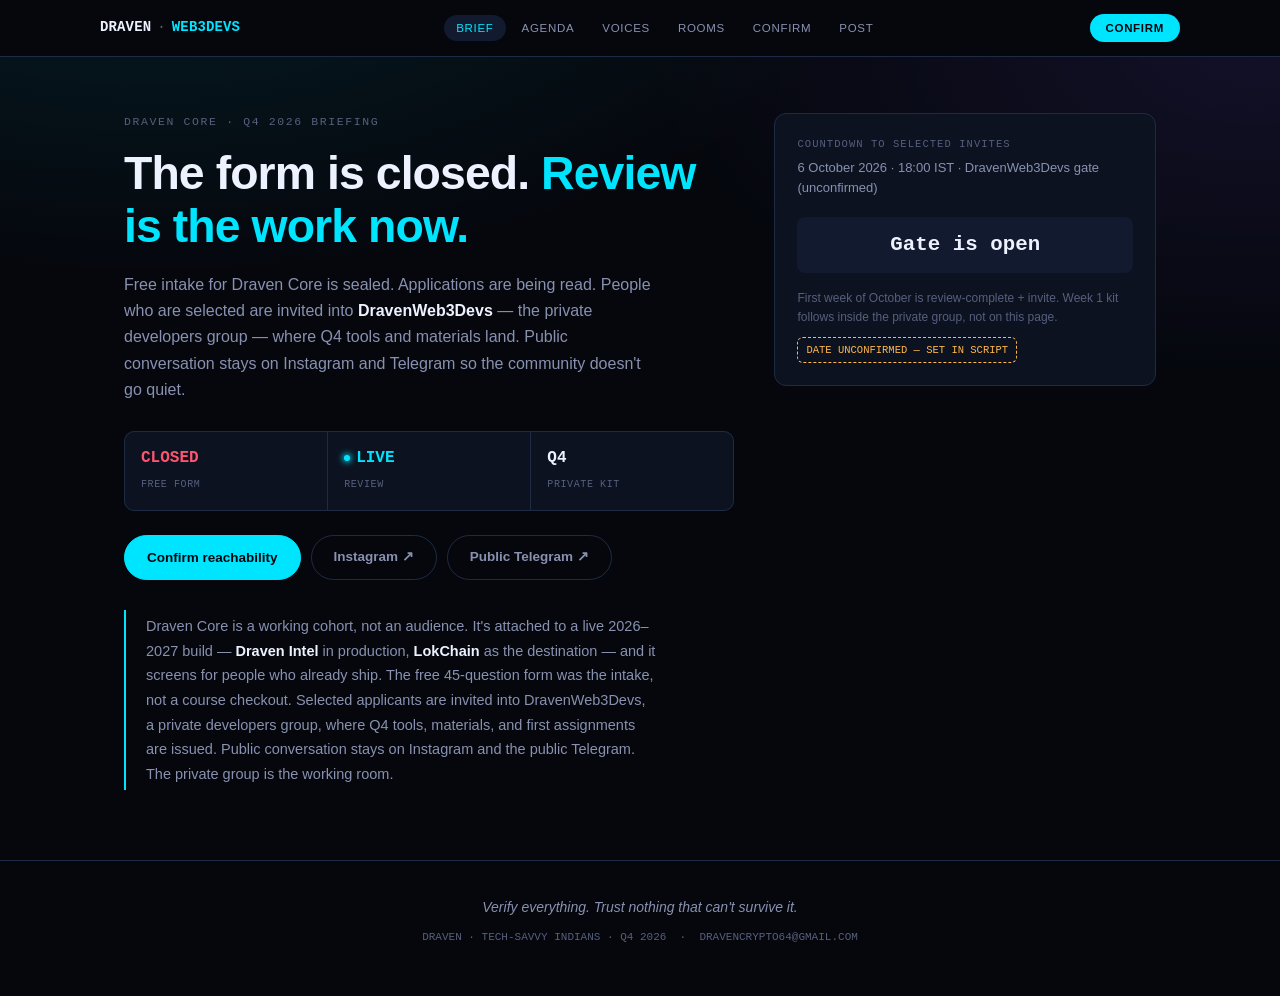
==== commit 74adeba9: "Add files via upload" ====
--- a/draven-core-final/index.html
+++ b/draven-core-final/index.html
@@ -3,565 +3,555 @@
 <head>
 <meta charset="UTF-8">
 <meta name="viewport" content="width=device-width, initial-scale=1.0">
-<title>Draven Core</title>
+<title>Draven Core — Q4 2026 Briefing</title>
 <style>
 :root{
   --bg:#05070d; --panel:#0c1220; --panel-2:#111a2e; --line:#1e2b45;
   --text:#eef2ff; --muted:#8891b0; --muted-2:#565f7d;
   --c-core:#4a9eff; --c-scaling:#22d3d3; --c-finance:#ffb84a;
   --c-frontier:#a78bfa; --c-institutional:#ff5470; --c-convergence:#00e5ff; --c-tooling:#ff8c42;
-  --ink:var(--text); --ink-dim:var(--muted); --teal:var(--c-convergence); --teal-dim:#3a7a58;
-  --rust:var(--c-institutional); --amber:var(--c-finance); --paper:var(--panel);
 }
 *{box-sizing:border-box;margin:0;padding:0}
 body{
   background:
-    radial-gradient(1300px 650px at 12% -10%, rgba(0,229,255,0.13) 0%, transparent 58%),
-    radial-gradient(1100px 600px at 98% 5%, rgba(124,92,255,0.14) 0%, transparent 55%),
-    radial-gradient(900px 500px at 50% 110%, rgba(0,229,255,0.05) 0%, transparent 60%),
+    radial-gradient(1300px 650px at 12% -10%, rgba(0,229,255,0.10) 0%, transparent 58%),
+    radial-gradient(1100px 600px at 98% 5%, rgba(124,92,255,0.11) 0%, transparent 55%),
     var(--bg);
   color:var(--text); font-family:ui-sans-serif,'Inter','Segoe UI',-apple-system,sans-serif;
   line-height:1.55; -webkit-font-smoothing:antialiased;
 }
 .mono{font-family:ui-monospace,'JetBrains Mono','SF Mono','Cascadia Code',Menlo,Consolas,monospace;}
-.wrap{max-width:680px;margin:0 auto;padding:0 24px}
-
-/* jump nav */
-.jumpnav{position:sticky;top:0;z-index:20;background:var(--bg);border-bottom:1px solid var(--line);padding:10px 16px;display:flex;flex-wrap:wrap;justify-content:center;align-items:center;gap:10px 18px;font-size:11.5px;letter-spacing:.08em;text-transform:uppercase;row-gap:4px}
-@media (max-width:420px){.jumpnav{font-size:10px;gap:8px 14px;padding:9px 12px}}
-#panel-why, #panel-legal{scroll-margin-top:88px}
-@media (max-width:420px){#panel-why, #panel-legal{scroll-margin-top:104px}}
-
-/* live-status pulse */
-.pulse-dot{display:inline-block;width:7px;height:7px;border-radius:50%;background:var(--c-convergence);margin-right:7px;box-shadow:0 0 6px 1px var(--c-convergence);animation:pulseGlow 1.8s ease-in-out infinite;vertical-align:middle}
-@keyframes pulseGlow{0%,100%{opacity:1;box-shadow:0 0 6px 1px var(--c-convergence)}50%{opacity:.35;box-shadow:0 0 2px 0 var(--c-convergence)}}
+.wrap{max-width:1080px;margin:0 auto;padding:0 24px}
+a{color:inherit}
+
+/* ---- nav ---- */
+.topnav{position:sticky;top:0;z-index:30;background:var(--bg);border-bottom:1px solid var(--line);padding:14px 20px;}
+.topnav-inner{max-width:1080px;margin:0 auto;display:flex;align-items:center;justify-content:space-between;gap:16px;flex-wrap:wrap;}
+.brand{font-weight:800;font-size:14px;letter-spacing:.01em;white-space:nowrap;}
+.brand .sep{color:var(--muted-2);font-weight:400;margin:0 6px;}
+.brand .sub{color:var(--c-convergence);}
+.tabs{display:flex;flex-wrap:wrap;gap:4px;font-size:11.5px;letter-spacing:.06em;text-transform:uppercase;}
+.tab-btn{background:none;border:none;color:var(--muted);padding:7px 12px;border-radius:999px;cursor:pointer;font-family:inherit;font-size:inherit;letter-spacing:inherit;text-transform:inherit;}
+.tab-btn:hover{color:var(--text);}
+.tab-btn.active{background:var(--panel-2);color:var(--c-convergence);}
+.nav-confirm{background:var(--c-convergence);color:#05070d;font-weight:700;font-size:11.5px;letter-spacing:.06em;text-transform:uppercase;padding:8px 16px;border-radius:999px;border:none;cursor:pointer;white-space:nowrap;}
+
+/* ---- tab panels ---- */
+.tabpanel{display:none;padding:56px 0 70px;}
+.tabpanel.active{display:block;}
+
+/* ---- brief ---- */
+.brief-grid{display:grid;grid-template-columns:1.6fr 1fr;gap:40px;align-items:start;}
+@media (max-width:820px){.brief-grid{grid-template-columns:1fr;}}
+.eyebrow{font-size:11.5px;letter-spacing:.14em;text-transform:uppercase;color:var(--muted-2);margin-bottom:16px;}
+h1{font-size:clamp(1.9rem,4.5vw,2.9rem);font-weight:800;letter-spacing:-.02em;line-height:1.15;margin-bottom:18px;}
+h1 .hl{color:var(--c-convergence);}
+.lead{color:var(--muted);font-size:1rem;max-width:60ch;margin-bottom:28px;line-height:1.65;}
+.lead strong{color:var(--text);}
+
+.status-strip{display:grid;grid-template-columns:repeat(3,1fr);gap:1px;background:var(--line);border:1px solid var(--line);border-radius:10px;overflow:hidden;margin-bottom:24px;}
+.status-strip .cell{background:var(--panel);padding:14px 16px;}
+.status-strip .cell b{display:block;font-size:1rem;font-weight:700;}
+.status-strip .cell small{color:var(--muted-2);font-size:10px;letter-spacing:.06em;text-transform:uppercase;}
+.status-strip .closed{color:var(--c-institutional);}
+.status-strip .live{color:var(--c-convergence);}
+
+.pulse-dot{display:inline-block;width:6px;height:6px;border-radius:50%;background:var(--c-convergence);margin-right:6px;box-shadow:0 0 6px 1px var(--c-convergence);animation:pulseGlow 1.8s ease-in-out infinite;vertical-align:middle;}
+@keyframes pulseGlow{0%,100%{opacity:1}50%{opacity:.35}}
 @media (prefers-reduced-motion: reduce){.pulse-dot{animation:none}}
 
-/* signature section divider — replaces plain border-bottom at section changes */
-.spark-divider{display:flex;align-items:center;gap:14px;margin:0;padding:0;}
-.spark-divider::before,.spark-divider::after{content:"";flex:1;height:1px;background:linear-gradient(90deg,transparent,var(--line) 30%,var(--line) 70%,transparent);}
-.spark-divider .spark-mark{flex-shrink:0;width:6px;height:6px;transform:rotate(45deg);background:var(--c-convergence);box-shadow:0 0 8px 1px rgba(0,229,255,.55);animation:sparkPulse 2.6s ease-in-out infinite;}
-@keyframes sparkPulse{0%,100%{opacity:.55;transform:rotate(45deg) scale(1)}50%{opacity:1;transform:rotate(45deg) scale(1.35)}}
-@media (prefers-reduced-motion: reduce){.spark-mark{animation:none}}
-.jumpnav a{color:var(--muted);text-decoration:none;border-bottom:1px solid transparent}
-.jumpnav a:hover{color:var(--text);border-bottom-color:var(--line)}
-.jumpnav a.apply{color:var(--c-convergence)}
-
-/* landing */
-main.landing{padding:60px 0 70px}
-.doc-id{font-size:12px;letter-spacing:.14em;color:var(--muted-2);text-transform:uppercase;margin-bottom:16px}
-main.landing h1{font-size:clamp(2.1rem,6vw,3.2rem);font-weight:800;letter-spacing:-.02em;line-height:1.15;margin-bottom:16px}
-main.landing h1 span{color:var(--c-convergence)}
-.subhead{color:var(--muted);font-size:1.05rem;max-width:56ch;margin-bottom:32px;line-height:1.6}
-
-.manifest{display:grid;grid-template-columns:repeat(3,1fr);gap:1px;background:var(--line);border:1px solid var(--line);border-radius:10px;overflow:hidden;margin-bottom:32px}
-@media (max-width:380px){.manifest .cell{padding:12px 10px}.manifest .cell b{font-size:1.05rem}.manifest .cell small{font-size:10px}}
-.manifest .cell{background:var(--panel);padding:14px 16px}
-.manifest .cell b{display:block;font-size:1.2rem;font-weight:700}
-.manifest .cell small{color:var(--muted-2);font-size:11px;letter-spacing:.08em;text-transform:uppercase}
-
-.actions{display:flex;flex-wrap:wrap;gap:12px;margin-bottom:26px}
-.btn{display:inline-flex;align-items:center;gap:8px;padding:12px 26px;border-radius:999px;font-weight:600;font-size:14.5px;text-decoration:none;border:1px solid var(--line);transition:border-color .18s ease,background .18s ease,transform .18s ease;}
-.btn.primary{color:var(--text)}
-.btn.primary:hover{border-color:var(--c-convergence);background:rgba(74,155,110,.08);transform:translateY(-1px)}
-.btn.secondary{color:var(--muted)}
-.btn.secondary:hover{color:var(--text);border-color:var(--muted-2)}
-
-.linktree-link{display:inline-block;font-size:13px;color:var(--muted-2);text-decoration:none;border-bottom:1px solid transparent;margin-bottom:40px;}
-.linktree-link:hover{color:var(--c-convergence);border-bottom-color:var(--c-convergence)}
-
-.footline{display:flex;justify-content:space-between;flex-wrap:wrap;gap:10px;padding-top:24px;border-top:1px solid var(--line);font-size:11.5px;color:var(--muted-2)}
-
-/* scoped why-panel styles */
-:root{
-  --bg:#05070d; --panel:#0c1220; --panel-2:#111a2e; --line:#1e2b45;
-  --text:#eef2ff; --muted:#8891b0; --muted-2:#565f7d;
-  --c-core:#4a9eff; --c-scaling:#22d3d3; --c-finance:#ffb84a;
-  --c-frontier:#a78bfa; --c-institutional:#ff5470; --c-convergence:#00e5ff; --c-tooling:#ff8c42;
-}
-#panel-why *{box-sizing:border-box;margin:0;padding:0}
-#panel-why body{
-  background:
-    radial-gradient(1300px 650px at 12% -10%, rgba(0,229,255,0.13) 0%, transparent 58%),
-    radial-gradient(1100px 600px at 98% 5%, rgba(124,92,255,0.14) 0%, transparent 55%),
-    radial-gradient(900px 500px at 50% 110%, rgba(0,229,255,0.05) 0%, transparent 60%),
-    var(--bg);
-  color:var(--text); font-family:ui-sans-serif,'Inter','Segoe UI',-apple-system,sans-serif;
-  line-height:1.65; -webkit-font-smoothing:antialiased;
-}
-#panel-why .mono{font-family:ui-monospace,'JetBrains Mono','SF Mono','Cascadia Code',Menlo,Consolas,monospace;}
-#panel-why .wrap{max-width:720px;margin:0 auto;padding:0 24px}
-#panel-why header{padding:64px 0 40px;border-bottom:1px solid var(--line)}
-#panel-why .doc-id{font-size:12px;letter-spacing:.14em;color:var(--muted-2);text-transform:uppercase;margin-bottom:16px}
-#panel-why h1{font-size:clamp(1.9rem,5vw,2.7rem);font-weight:800;letter-spacing:-.02em;line-height:1.2;margin-bottom:14px}
-#panel-why .subhead{color:var(--muted);font-size:1.02rem;max-width:58ch}
-#panel-why .back-link{display:inline-block;margin-top:26px;font-size:12.5px;color:var(--muted-2);text-decoration:none;border-bottom:1px solid transparent}
-#panel-why .back-link:hover{color:var(--text);border-bottom-color:var(--line)}
-#panel-why section{padding:44px 0;position:relative}
-#panel-why section:not(:last-of-type)::after{content:"";position:absolute;left:0;right:0;bottom:0;height:1px;background:linear-gradient(90deg,transparent,var(--line) 25%,var(--line) 75%,transparent);}
-#panel-why section:not(:last-of-type)::before{content:"";position:absolute;left:50%;bottom:-3.5px;width:6px;height:6px;transform:translateX(-50%) rotate(45deg);background:var(--c-convergence);box-shadow:0 0 8px 1px rgba(0,229,255,.55);animation:sparkPulse 2.6s ease-in-out infinite;z-index:1;}
-@media (prefers-reduced-motion: reduce){#panel-why section:not(:last-of-type)::before{animation:none}}
-#panel-why .s-head{display:flex;align-items:baseline;gap:14px;margin-bottom:18px}
-#panel-why .s-num{font-family:ui-monospace,monospace;font-size:12px;font-weight:600;padding:3px 9px;border-radius:999px;border:1px solid var(--line)}
-#panel-why h2{font-size:clamp(1.3rem,3.4vw,1.6rem);font-weight:700;letter-spacing:-.01em}
-#panel-why p{color:var(--text);font-size:15px;margin-bottom:16px}
-#panel-why p:last-child{margin-bottom:0}
-#panel-why p.lede{color:var(--muted);font-size:14.5px}
-#panel-why strong{color:var(--text);font-weight:700}
-#panel-why .stat-row{display:grid;grid-template-columns:repeat(auto-fit,minmax(150px,1fr));gap:1px;background:var(--line);border:1px solid var(--line);border-radius:10px;overflow:hidden;margin:22px 0}
-#panel-why .stat-row .cell{background:var(--panel);padding:14px 16px}
-#panel-why .stat-row .cell b{display:block;font-size:1.05rem;font-weight:700}
-#panel-why .stat-row .cell small{color:var(--muted-2);font-size:10.5px;letter-spacing:.06em;text-transform:uppercase}
-#panel-why .not-list{display:flex;flex-wrap:wrap;gap:10px;margin-top:8px}
-#panel-why .not-list span{font-family:ui-monospace,monospace;font-size:12px;color:var(--muted);border:1px solid var(--line);padding:7px 12px;border-radius:999px}
-#panel-why .not-list span::before{content:"✕ ";color:var(--muted-2)}
-#panel-why .phase{display:flex;gap:16px;margin-bottom:20px}
-#panel-why .phase .yr{font-family:ui-monospace,monospace;font-weight:700;font-size:13px;min-width:56px;padding-top:2px}
-#panel-why .phase .body h3{font-size:14.5px;font-weight:700;margin-bottom:6px}
-#panel-why .phase .body p{font-size:14px;color:var(--muted);margin-bottom:0}
-#panel-why footer{padding:48px 0 80px;text-align:center}
-#panel-why .cta{display:inline-flex;align-items:center;gap:8px;padding:13px 32px;border-radius:999px;border:1px solid var(--line);color:var(--text);text-decoration:none;font-weight:600;font-size:14.5px;transition:border-color .18s ease,background .18s ease,transform .18s ease;}
-#panel-why .cta:hover{border-color:var(--c-convergence);background:rgba(74,155,110,.08);transform:translateY(-1px)}
-#panel-why .foot-note{margin-top:20px;font-size:12px;color:var(--muted-2)}
-#panel-why .foot-note a{color:var(--muted-2)}
-
-/* scoped legal-panel styles */
-:root{
-    --bg:#05070d; --paper:#0c1220; --panel:#0c1220; --panel-2:#111a2e; --line:#1e2b45;
-    --ink:#eef2ff; --ink-dim:#8891b0; --muted:#565f7d;
-    --teal:#00e5ff; --teal-dim:#3a7a58; --rust:#ff5470; --amber:#ffb84a;
-  }
-#panel-legal *{box-sizing:border-box;}
-#panel-legal html{scroll-behavior:smooth;}
-#panel-legal body{margin:0; background:var(--bg); color:var(--ink); font-family:ui-sans-serif,'Inter','Segoe UI',-apple-system,sans-serif; line-height:1.7; -webkit-font-smoothing:antialiased;}
-#panel-legal *{animation-duration:.001ms !important; transition-duration:.001ms !important;}
-#panel-legal a{color:var(--teal);}
-#panel-legal .wrap{max-width:780px; margin:0 auto; padding:0 28px;}
-#panel-legal .cover{padding:80px 0 50px; border-bottom:2px solid var(--line); text-align:center;}
-#panel-legal .cover .mark{font-family:ui-monospace,'JetBrains Mono','SF Mono','Cascadia Code',Menlo,Consolas,monospace; font-size:11px; letter-spacing:.22em; text-transform:uppercase; color:var(--teal); margin-bottom:20px;}
-#panel-legal .cover h1{font-family:ui-sans-serif,'Inter','Segoe UI',-apple-system,sans-serif; font-weight:700; font-size:clamp(26px,4.6vw,42px); line-height:1.2; margin:0 0 14px; letter-spacing:-.01em;}
-#panel-legal .cover .doc-sub{font-size:15.5px; color:var(--ink-dim); max-width:520px; margin:0 auto 26px;}
-#panel-legal .cover .doc-meta{display:inline-flex; gap:24px; flex-wrap:wrap; justify-content:center; font-family:ui-monospace,'JetBrains Mono','SF Mono','Cascadia Code',Menlo,Consolas,monospace; font-size:11px; color:var(--muted); border-top:1px solid var(--line); border-bottom:1px solid var(--line); padding:14px 0; margin-top:10px;}
-#panel-legal .cover .doc-meta strong{color:var(--ink-dim); font-weight:500;}
-#panel-legal .notice{background:var(--panel-2); border:1px solid var(--rust); border-left:3px solid var(--rust); padding:22px 24px; margin:32px 0;}
-#panel-legal .notice .k{font-family:ui-monospace,'JetBrains Mono','SF Mono','Cascadia Code',Menlo,Consolas,monospace; font-size:11px; letter-spacing:.1em; text-transform:uppercase; color:var(--rust); margin-bottom:8px; display:block;}
-#panel-legal .notice p{margin:0 0 10px; font-size:14px; color:var(--ink-dim);}
-#panel-legal .notice p:last-child{margin-bottom:0;}
-#panel-legal .defs{background:var(--panel); border:1px solid var(--line); padding:26px 28px; margin:0 0 40px;}
-#panel-legal .defs h2{font-family:ui-monospace,'JetBrains Mono','SF Mono','Cascadia Code',Menlo,Consolas,monospace; font-size:11px; text-transform:uppercase; letter-spacing:.1em; color:var(--teal); margin:0 0 16px;}
-#panel-legal .defs dl{margin:0; display:grid; grid-template-columns:130px 1fr; gap:10px 18px;}
-#panel-legal .defs dt{font-family:ui-monospace,'JetBrains Mono','SF Mono','Cascadia Code',Menlo,Consolas,monospace; font-size:12.5px; color:var(--ink); font-weight:600;}
-#panel-legal .defs dd{margin:0; font-size:13.5px; color:var(--ink-dim);}
-#panel-legal .defs dl{grid-template-columns:1fr;}
-#panel-legal .defs dd{margin-bottom:8px;}
-#panel-legal .part-divider{padding:64px 0 30px; text-align:center; border-top:2px solid var(--teal-dim); margin-top:20px;}
-#panel-legal .part-divider .label{font-family:ui-monospace,'JetBrains Mono','SF Mono','Cascadia Code',Menlo,Consolas,monospace; font-size:11px; letter-spacing:.2em; text-transform:uppercase; color:var(--teal);}
-#panel-legal .part-divider h2{font-family:ui-sans-serif,'Inter','Segoe UI',-apple-system,sans-serif; font-weight:700; font-size:clamp(24px,4vw,36px); margin:12px 0 10px;}
-#panel-legal .part-divider p{font-size:14.5px; color:var(--muted); max-width:480px; margin:0 auto;}
-#panel-legal .toc{padding:0 0 40px;}
-#panel-legal .toc-part{margin-bottom:22px;}
-#panel-legal .toc-part h3{font-family:ui-monospace,'JetBrains Mono','SF Mono','Cascadia Code',Menlo,Consolas,monospace; font-size:11px; text-transform:uppercase; letter-spacing:.1em; color:var(--teal); margin:0 0 10px;}
-#panel-legal .toc-part ol{margin:0; padding:0; list-style:none; columns:2; column-gap:28px;}
-#panel-legal .toc-part li{font-size:13px; margin-bottom:7px; break-inside:avoid;}
-#panel-legal .toc-part a{color:var(--ink-dim); text-decoration:none; border-bottom:1px solid transparent;}
-#panel-legal .toc-part a:hover{color:var(--teal); border-bottom-color:var(--teal-dim);}
-#panel-legal .toc-part ol{columns:1;}
-#panel-legal section.clause{padding:34px 0; border-bottom:1px solid var(--line);}
-#panel-legal h2.clause-title{font-family:ui-sans-serif,'Inter','Segoe UI',-apple-system,sans-serif; font-weight:600; font-size:19px; margin:0 0 4px; display:flex; gap:12px; align-items:baseline;}
-#panel-legal h2.clause-title .num{font-family:ui-monospace,'JetBrains Mono','SF Mono','Cascadia Code',Menlo,Consolas,monospace; font-size:15px; color:var(--teal); font-weight:600;}
-#panel-legal .sub{display:flex; gap:12px; margin:14px 0; align-items:baseline;}
-#panel-legal .sub .subnum{font-family:ui-monospace,'JetBrains Mono','SF Mono','Cascadia Code',Menlo,Consolas,monospace; font-size:12.5px; color:var(--muted); flex-shrink:0; min-width:38px;}
-#panel-legal .sub p{margin:0; font-size:15px; color:var(--ink-dim);}
-#panel-legal .clause p.lede{font-size:15px; color:var(--ink-dim); margin:0 0 6px;}
-#panel-legal .clause strong{color:var(--ink); font-weight:600;}
-#panel-legal .clause ul.plain{margin:10px 0 6px; padding-left:20px;}
-#panel-legal .clause ul.plain li{font-size:14.5px; color:var(--ink-dim); margin-bottom:7px;}
-#panel-legal .clause ul.plain li strong{color:var(--ink);}
-#panel-legal .callout{background:var(--panel); border:1px solid var(--teal-dim); border-left:3px solid var(--teal); padding:18px 20px; margin:16px 0;}
-#panel-legal .callout p{margin:0; font-size:14px; color:var(--ink-dim);}
-#panel-legal .callout strong{color:var(--teal);}
-#panel-legal .warnbox{background:var(--panel); border:1px solid var(--amber); border-left:3px solid var(--amber); padding:18px 20px; margin:16px 0;}
-#panel-legal .warnbox p{margin:0; font-size:14px; color:var(--ink-dim);}
-#panel-legal .warnbox strong{color:var(--amber);}
-#panel-legal .ptable{width:100%; border-collapse:collapse; margin:16px 0 22px; font-size:13.5px;}
-#panel-legal .ptable th, #panel-legal .ptable td{border:1px solid var(--line); padding:10px 12px; text-align:left; vertical-align:top;}
-#panel-legal .ptable th{font-family:ui-monospace,'JetBrains Mono','SF Mono','Cascadia Code',Menlo,Consolas,monospace; font-size:11px; text-transform:uppercase; letter-spacing:.06em; color:var(--teal); background:var(--panel);}
-#panel-legal .ptable td{color:var(--ink-dim); background:var(--panel-2);}
-#panel-legal .voice-block{background:var(--panel-2); border:1px solid var(--line); padding:28px 30px; margin-bottom:14px;}
-#panel-legal .voice-block p{font-size:16px; color:var(--ink-dim); margin:0 0 14px;}
-#panel-legal .voice-block p:last-child{margin-bottom:0;}
-#panel-legal .voice-block strong{color:var(--ink);}
-#panel-legal .voice-block em{color:var(--teal); font-style:italic;}
-#panel-legal .rule-list{list-style:none; margin:0; padding:0; counter-reset:r;}
-#panel-legal .rule-list li{counter-increment:r; display:grid; grid-template-columns:38px 1fr; gap:16px; padding:18px 0; border-top:1px solid var(--line);}
-#panel-legal .rule-list li:last-child{border-bottom:1px solid var(--line);}
-#panel-legal .rule-list li::before{content:counter(r); font-family:ui-monospace,'JetBrains Mono','SF Mono','Cascadia Code',Menlo,Consolas,monospace; color:var(--teal); font-size:14px; font-weight:600;}
-#panel-legal .rule-list h4{margin:0 0 5px; font-family:ui-sans-serif,'Inter','Segoe UI',-apple-system,sans-serif; font-weight:600; font-size:16px;}
-#panel-legal .rule-list p{margin:0; color:var(--ink-dim); font-size:14.5px;}
-#panel-legal footer{padding:56px 0 80px; text-align:center;}
-#panel-legal footer .signoff{font-family:ui-sans-serif,'Inter','Segoe UI',-apple-system,sans-serif; font-style:italic; font-size:16px; color:var(--ink-dim); margin-bottom:14px;}
-#panel-legal footer .stamp{font-family:ui-monospace,'JetBrains Mono','SF Mono','Cascadia Code',Menlo,Consolas,monospace; font-size:11px; color:var(--muted); letter-spacing:.05em;}
+.brief-actions{display:flex;flex-wrap:wrap;gap:10px;margin-bottom:30px;}
+.btn{display:inline-flex;align-items:center;gap:7px;padding:11px 22px;border-radius:999px;font-weight:600;font-size:13.5px;text-decoration:none;border:1px solid var(--line);cursor:pointer;font-family:inherit;transition:border-color .18s ease,background .18s ease,transform .18s ease;}
+.btn.primary{background:var(--c-convergence);color:#05070d;border-color:var(--c-convergence);}
+.btn.primary:hover{background:#3aecff;transform:translateY(-1px);}
+.btn.secondary{background:transparent;color:var(--muted);}
+.btn.secondary:hover{color:var(--text);border-color:var(--muted-2);}
+
+.blockquote{border-left:2px solid var(--c-convergence);padding:4px 0 4px 20px;color:var(--muted);font-size:14.5px;line-height:1.7;max-width:66ch;}
+.blockquote strong{color:var(--text);}
+
+.sidebar-box{background:var(--panel);border:1px solid var(--line);border-radius:12px;padding:22px;}
+.sidebar-label{font-size:10.5px;letter-spacing:.1em;text-transform:uppercase;color:var(--muted-2);margin-bottom:6px;}
+.sidebar-date{font-size:13px;color:var(--muted);margin-bottom:18px;}
+.countdown{display:grid;grid-template-columns:repeat(4,1fr);gap:8px;margin-bottom:16px;}
+.countdown .c{background:var(--panel-2);border-radius:8px;padding:12px 6px;text-align:center;}
+.countdown .c b{display:block;font-size:1.3rem;font-weight:700;font-family:ui-monospace,monospace;}
+.countdown .c small{font-size:9px;color:var(--muted-2);letter-spacing:.06em;text-transform:uppercase;}
+.sidebar-note{font-size:12px;color:var(--muted-2);line-height:1.6;}
+.unconfirmed-flag{display:inline-block;margin-top:10px;font-size:10.5px;color:var(--c-finance);border:1px dashed var(--c-finance);border-radius:6px;padding:4px 8px;}
+
+/* ---- shared section header ---- */
+.sec-eyebrow{font-size:11px;letter-spacing:.1em;text-transform:uppercase;color:var(--c-convergence);margin-bottom:10px;}
+.sec-head h2{font-size:clamp(1.5rem,3.5vw,2rem);font-weight:800;letter-spacing:-.01em;margin-bottom:10px;}
+.sec-head p{color:var(--muted);max-width:64ch;margin-bottom:32px;}
+
+/* ---- agenda: 3-card row ---- */
+.card-row{display:grid;grid-template-columns:repeat(3,1fr);gap:14px;margin-bottom:48px;}
+@media (max-width:820px){.card-row{grid-template-columns:1fr;}}
+.acard{background:var(--panel);border:1px solid var(--line);border-radius:12px;padding:22px;display:flex;flex-direction:column;}
+.acard-kicker{font-size:10px;letter-spacing:.08em;text-transform:uppercase;color:var(--muted-2);margin-bottom:6px;display:flex;justify-content:space-between;}
+.acard h3{font-size:1.1rem;font-weight:700;margin-bottom:4px;}
+.acard .tag{font-size:11px;color:var(--c-convergence);margin-bottom:12px;}
+.acard p{color:var(--muted);font-size:13px;line-height:1.6;margin-bottom:14px;flex:1;}
+.acard ul{list-style:none;margin-bottom:16px;}
+.acard li{font-size:12.5px;color:var(--muted);margin-bottom:6px;padding-left:14px;position:relative;}
+.acard li::before{content:"◆";position:absolute;left:0;color:var(--c-convergence);font-size:9px;top:3px;}
+.acard .btn{width:100%;justify-content:center;}
+.live-count{font-family:ui-monospace,monospace;color:var(--c-finance);}
+
+/* ---- timeline ---- */
+.timeline .item{display:grid;grid-template-columns:170px 100px 1fr;gap:16px;padding:18px 0;border-top:1px solid var(--line);align-items:start;}
+@media (max-width:640px){.timeline .item{grid-template-columns:1fr;gap:6px;}}
+.timeline .item:first-child{border-top:none;}
+.timeline .when{font-family:ui-monospace,monospace;font-size:12px;color:var(--muted-2);}
+.timeline .badge{font-size:10px;letter-spacing:.06em;text-transform:uppercase;border:1px solid var(--line);border-radius:999px;padding:3px 10px;height:fit-content;color:var(--muted);}
+.timeline h4{font-size:15px;font-weight:700;margin-bottom:4px;}
+.timeline p{color:var(--muted);font-size:13px;}
+
+/* ---- voices ---- */
+.voice-grid{display:grid;grid-template-columns:1fr 1fr;gap:14px;margin-bottom:20px;}
+@media (max-width:640px){.voice-grid{grid-template-columns:1fr;}}
+.vcard{background:var(--panel);border:1px solid var(--line);border-radius:12px;padding:20px;display:flex;justify-content:space-between;gap:14px;}
+.vcard-role{font-size:9.5px;letter-spacing:.06em;text-transform:uppercase;color:var(--muted-2);margin-bottom:8px;}
+.vcard h3{font-size:1.05rem;font-weight:700;margin-bottom:8px;}
+.vcard p{color:var(--muted);font-size:12.5px;line-height:1.6;}
+.avatar{width:34px;height:34px;border-radius:8px;display:flex;align-items:center;justify-content:center;font-weight:700;font-size:13px;flex-shrink:0;border:1px solid var(--line);}
+
+/* ---- rooms ---- */
+.topology{background:var(--panel-2);border:1px solid var(--line);border-radius:12px;padding:20px;margin-bottom:14px;}
+.topology-head{display:flex;justify-content:space-between;font-size:10px;letter-spacing:.06em;text-transform:uppercase;color:var(--muted-2);margin-bottom:16px;flex-wrap:wrap;gap:6px;}
+.room-grid{display:grid;grid-template-columns:1fr 1fr;gap:10px;}
+@media (max-width:640px){.room-grid{grid-template-columns:1fr;}}
+.room{background:var(--panel);border:1px solid var(--line);border-radius:10px;padding:16px 18px;text-decoration:none;display:block;}
+.room.sealed{border-color:rgba(255,84,112,.35);}
+.room.gated{border-color:rgba(0,229,255,.35);}
+.room-tag{font-size:9.5px;letter-spacing:.06em;text-transform:uppercase;color:var(--muted-2);margin-bottom:8px;}
+.room h4{font-size:1rem;font-weight:700;margin-bottom:3px;}
+.room span.detail{color:var(--muted);font-size:12px;}
+
+/* ---- confirm ---- */
+.confirm-toggle{display:flex;gap:8px;margin-bottom:22px;flex-wrap:wrap;}
+.ctog{flex:1;min-width:140px;background:var(--panel);border:1px solid var(--line);border-radius:10px;padding:14px 16px;cursor:pointer;text-align:left;font-family:inherit;color:var(--text);}
+.ctog.active{border-color:var(--c-convergence);}
+.ctog b{display:block;font-size:13px;margin-bottom:3px;}
+.ctog span{font-size:11px;color:var(--muted);}
+.form-grid{display:grid;grid-template-columns:1fr 1fr;gap:14px;margin-bottom:14px;}
+@media (max-width:600px){.form-grid{grid-template-columns:1fr;}}
+label{display:block;font-size:10.5px;letter-spacing:.06em;text-transform:uppercase;color:var(--muted-2);margin-bottom:7px;}
+input,textarea{width:100%;background:var(--panel-2);border:1px solid var(--line);border-radius:8px;color:var(--text);font-family:inherit;font-size:14px;padding:11px 13px;outline:none;}
+input:focus,textarea:focus{border-color:var(--c-convergence);}
+textarea{min-height:80px;resize:vertical;}
+.check-row{display:flex;gap:10px;align-items:flex-start;margin:18px 0;font-size:12.5px;color:var(--muted);}
+.check-row input{width:auto;margin-top:2px;}
+#confirmMsg{font-size:12.5px;margin-top:12px;min-height:16px;}
+#confirmMsg.ok{color:var(--c-convergence);}
+#confirmMsg.err{color:var(--c-institutional);}
+
+/* ---- post ---- */
+.poster{max-width:340px;aspect-ratio:4/5;background:linear-gradient(160deg,#0a1530 0%,#1a1040 60%,#0a0518 100%);border:1px solid var(--line);border-radius:16px;padding:28px 26px;display:flex;flex-direction:column;justify-content:space-between;margin:0 auto 20px;}
+.poster-eyebrow{font-family:ui-monospace,monospace;font-size:9.5px;letter-spacing:.1em;color:var(--muted);}
+.poster-body h2{font-size:2.1rem;font-weight:800;line-height:1.1;color:var(--text);margin:16px 0 10px;}
+.poster-status{color:var(--c-convergence);font-weight:700;font-size:1.05rem;margin-bottom:4px;}
+.poster-sub{color:var(--muted);font-size:12px;}
+.poster-mark{align-self:center;color:var(--c-convergence);font-size:20px;}
+.caption-box{background:var(--panel);border:1px solid var(--line);border-radius:10px;padding:18px 20px;max-width:520px;margin:0 auto 14px;font-size:13.5px;color:var(--muted);line-height:1.6;}
+.copy-btn{display:block;margin:0 auto;}
+
+footer{border-top:1px solid var(--line);padding:36px 0 50px;text-align:center;}
+footer p{font-style:italic;color:var(--muted);font-size:14px;margin-bottom:10px;}
+footer .stamp{font-size:11px;color:var(--muted-2);font-family:ui-monospace,monospace;}
 </style>
 </head>
 <body>
 
-<nav class="jumpnav mono">
-  <a href="#panel-why">Why This Exists</a>
-  <a href="#panel-legal">Terms &amp; Guidelines</a>
-  <a href="apply.html" class="apply">Apply →</a>
+<nav class="topnav">
+  <div class="topnav-inner">
+    <div class="brand mono">DRAVEN<span class="sep">·</span><span class="sub">WEB3DEVS</span></div>
+    <div class="tabs" id="tabButtons">
+      <button class="tab-btn active" data-tab="brief">Brief</button>
+      <button class="tab-btn" data-tab="agenda">Agenda</button>
+      <button class="tab-btn" data-tab="voices">Voices</button>
+      <button class="tab-btn" data-tab="rooms">Rooms</button>
+      <button class="tab-btn" data-tab="confirm">Confirm</button>
+      <button class="tab-btn" data-tab="post">Post</button>
+    </div>
+    <button class="nav-confirm" onclick="showTab('confirm')">Confirm</button>
+  </div>
 </nav>
 
-<main class="landing wrap" id="top">
-  <div class="doc-id mono">DRAVEN CORE</div>
-  <h1>A working cohort, not <span>an audience.</span></h1>
-  <p class="subhead">DravenWeb3 is a vast, vetted group of co-builders attached to the 2026–2027 build cycle in blockchain and Web3 — screened for people who ship, not people who follow. If you're already building, this is where that gets coordinated.</p>
-
-  <div class="manifest mono">
-    <div class="cell"><b>45</b><small>Questions</small></div>
-    <div class="cell"><b><span class="pulse-dot" aria-hidden="true"></span>Q1 2027</b><small>Next Review</small></div>
-    <div class="cell"><b>2026–27</b><small>Cycle</small></div>
-  </div>
-
-  <div class="actions">
-    <a href="apply.html" class="btn primary">Apply →</a>
-    <a href="#panel-why" class="btn secondary">Why this exists</a>
-    <a href="#panel-legal" class="btn secondary">Terms &amp; Guidelines</a>
-  </div>
-
-  <div class="phase-note mono">Open since Sep 1, 2026 — this phase's cohort is now filled. Applications submitted now are reviewed for the next cycle. Announced across Draven's channels.</div>
-  
-  <a href="https://linktr.ee/DravenWeb3" target="_blank" rel="noopener" class="linktree-link mono">See Draven's work →</a>
-
-  <div class="footline mono">
-    <span>DRAVEN · CORE</span>
-    <a href="#panel-legal" style="color:var(--muted-2)">Terms · Privacy · Guidelines</a>
-  </div>
-</main>
-
-<div id="panel-why">
-<div class="wrap">
-<header>
-  <div class="doc-id mono">DRAVEN CORE — For INDIAS TECH-SAVVY</div>
-  <h1>Why this exists, for 2026–2027 specifically.</h1>
-  <p class="subhead">Not a mission statement. An accounting of the actual window, the actual thing being built, and why it takes a cohort instead of an audience to build it.</p>
-</header>
-
-<section>
-  <div class="s-head"><span class="s-num" style="color:var(--c-scaling);border-color:var(--c-scaling)">01</span><h2>The window</h2></div>
-  <p class="lede">Two things are true at the same time, and most people are only tracking one of them.</p>
-  <p>First: the certificate-to-job pipeline that ran India's white-collar economy for twenty years is compressing. Not eventually — now. Entry-level hiring at the top IT firms is down sharply since 2022, four major companies cited AI-driven productivity tools as the reason, and the pattern repeats across BPO, logistics, and ed-tech. One person with the right tools now produces what several used to. The certificate stops being the signal. What you've actually built becomes the signal.</p>
-  <p>Second: India is sitting inside a rare geopolitical window. US-China decoupling has global compute and semiconductor investment actively looking for a large, English-capable, non-aligned third geography — and India is that geography. Real infrastructure money is entering India's compute, AI, and blockchain layers over exactly this cycle, 2026 through 2027.</p>
-  <p><strong>The consequence:</strong> the old path (certificate → job) is narrowing at the same moment a new layer (protocol, infrastructure, execution) is opening. That overlap doesn't stay open indefinitely. Whoever is positioned at the infrastructure layer when it's still forming captures disproportionate ground. Whoever arrives after it's built captures none of it.</p>
-</section>
-
-<section>
-  <div class="s-head"><span class="s-num" style="color:var(--c-core);border-color:var(--c-core)">02</span><h2>What's actually being built</h2></div>
-  <p>DravenWeb3 isn't a speculative community attached to an idea. It's attached to a live build with an existing track record.</p>
-  <div class="stat-row mono">
-    <div class="cell"><b>v4.2</b><small>Draven Intel — live</small></div>
-    <div class="cell"><b>Onboarding</b><small>Paying subscribers</small></div>
-    <div class="cell"><b>LokChain</b><small>The actual destination</small></div>
-  </div>
-  <p>Draven Intel — an AI-driven airdrop legitimacy engine — is live, in production, with paying users, built on AngelList & Anthropic funding and with institutional backing. That's not a pitch deck. It's the proof that the execution model this program runs on already works — the product carries the claim, not a founder story.</p>
-  <p>Draven Intel is the product, not the destination. The destination is <strong>LokChain</strong> — mass-market crypto and Web3 infrastructure for the next hundred million Indian participants, built on the credibility and track record DravenWeb3 is accumulating right now. Core exists to build the bench of people capable of building that, before LokChain needs them — not to recruit after the fact.</p>
-</section>
-
-<section>
-  <div class="s-head"><span class="s-num" style="color:var(--c-convergence);border-color:var(--c-convergence)">03</span><h2>Why a cohort, not an audience</h2></div>
-  <p>The same test applies to community structure that applies to any tool or platform: does it transfer capability to the people in it, or does it manufacture their dependency on being there?</p>
-  <p>An audience is a fine thing to have and a different thing entirely from a cohort. A subscriber watches. A co-builder ships, gets reviewed, gets access, and can leave. That's why the application is deliberately hard to finish — 45 questions, unpaid, no guaranteed outcome, no fake urgency. A course takes anyone's money. A working cohort has to take fewer people more seriously, or it isn't one.</p>
-  <p>The filter isn't gatekeeping for its own sake. It's the only mechanism that keeps this a cohort instead of quietly becoming an audience with extra steps.</p>
-</section>
-
-<section>
-  <div class="s-head"><span class="s-num" style="color:var(--c-institutional);border-color:var(--c-institutional)">04</span><h2>What this is — and isn't</h2></div>
-  <p><strong>Is:</strong> a working relationship with real access to what's being built — tools, architecture, roadmap decisions — Right away any of it is public. Proximity to the work, not a subscription to it.</p>
-  <p><strong>Is not:</strong></p>
-  <div class="not-list">
-    <span>A course</span><span>A signal group</span><span>A paid tier</span>
-    <span>A guru funnel</span><span>Financial advice</span><span>A guaranteed outcome</span>
-  </div>
-</section>
-
-<section>
-  <div class="s-head"><span class="s-num" style="color:var(--c-tooling);border-color:var(--c-tooling)">05</span><h2>The 2026–2027 cycle, specifically</h2></div>
-  <div class="phase">
-    <div class="yr mono" style="color:var(--c-tooling)">2026</div>
-    <div class="body"><h3>Screening and first assignments</h3><p>Cohort applications open now. Approved builders get matched to real, current work inside Draven Intel and early LokChain architecture — not a waiting list, not a Discord to sit in.</p></div>
-  </div>
-  <div class="phase">
-    <div class="yr mono" style="color:var(--c-tooling)">2027</div>
-    <div class="body"><h3>DravenWeb3 & LokChain moves from architecture to protocol</h3><p>The builder-facing infrastructure work shifts from design to shipped code, drawing on whoever has already proven themselves through Core by then.</p></div>
-  </div>
-  <p>The leverage here is specific to this window. Someone who joins after LokChain has shipped joins a cohort with an established track record and a much higher bar. Someone in this cycle is present while the track record itself is still being built.</p>
-</section>
-
-<section>
-  <div class="s-head"><span class="s-num" style="color:var(--c-finance);border-color:var(--c-finance)">06</span><h2>Who this is for</h2></div>
-  <p><strong>For:</strong> people who already build — a shipped repo, a live tool, a real deployed thing — and want that work coordinated with an active commercial roadmap instead of done in isolation.</p>
-  <p><strong>Not for:</strong> people looking for a mentor, a course, a paid alpha group, or a title to put on a profile. The application will surface that mismatch fast — that's what it's designed to do.</p>
-</section>
-
+<!-- ============ BRIEF ============ -->
+<div class="tabpanel active" id="tab-brief">
+  <div class="wrap brief-grid">
+    <div>
+      <div class="eyebrow mono">DRAVEN CORE · Q4 2026 BRIEFING</div>
+      <h1>The form is closed. <span class="hl">Review is the work now.</span></h1>
+      <p class="lead">Free intake for Draven Core is sealed. Applications are being read. People who are selected are invited into <strong>DravenWeb3Devs</strong> — the private developers group — where Q4 tools and materials land. Public conversation stays on Instagram and Telegram so the community doesn't go quiet.</p>
+
+      <div class="status-strip mono">
+        <div class="cell"><b class="closed">CLOSED</b><small>Free Form</small></div>
+        <div class="cell"><b class="live"><span class="pulse-dot"></span>LIVE</b><small>Review</small></div>
+        <div class="cell"><b>Q4</b><small>Private Kit</small></div>
+      </div>
+
+      <div class="brief-actions">
+        <button class="btn primary" onclick="showTab('confirm')">Confirm reachability</button>
+        <a href="https://www.instagram.com/DravenWeb3" target="_blank" rel="noopener" class="btn secondary">Instagram ↗</a>
+        <a href="https://t.me/dravencrypto1" target="_blank" rel="noopener" class="btn secondary">Public Telegram ↗</a>
+      </div>
+
+      <div class="blockquote">
+        Draven Core is a working cohort, not an audience. It's attached to a live 2026–2027 build — <strong>Draven Intel</strong> in production, <strong>LokChain</strong> as the destination — and it screens for people who already ship. The free 45-question form was the intake, not a course checkout. Selected applicants are invited into DravenWeb3Devs, a private developers group, where Q4 tools, materials, and first assignments are issued. Public conversation stays on Instagram and the public Telegram. The private group is the working room.
+      </div>
+    </div>
+
+    <div class="sidebar-box">
+      <div class="sidebar-label mono">Countdown to selected invites</div>
+      <div class="sidebar-date" id="countdownTarget">—</div>
+      <div class="countdown mono" id="countdownCells">
+        <div class="c"><b id="cd-d">--</b><small>Days</small></div>
+        <div class="c"><b id="cd-h">--</b><small>Hours</small></div>
+        <div class="c"><b id="cd-m">--</b><small>Min</small></div>
+        <div class="c"><b id="cd-s">--</b><small>Sec</small></div>
+      </div>
+      <div class="sidebar-note">First week of October is review-complete + invite. Week 1 kit follows inside the private group, not on this page.</div>
+      <div class="unconfirmed-flag mono">DATE UNCONFIRMED — SET IN SCRIPT</div>
+    </div>
+  </div>
 </div>
+
+<!-- ============ AGENDA ============ -->
+<div class="tabpanel" id="tab-agenda">
+  <div class="wrap">
+    <div class="card-row">
+      <div class="acard">
+        <div class="acard-kicker"><span>Instagram · Telegram</span><span style="color:var(--c-convergence)">Live</span></div>
+        <h3>Public square</h3>
+        <div class="tag">Open</div>
+        <p>Where the community stays active this week. Status posts, Q4 language, and anything that can be said in public lives here — not in DMs.</p>
+        <ul>
+          <li>Official status, not rumours</li>
+          <li>Public Telegram as the second door</li>
+          <li>No application required</li>
+        </ul>
+        <a href="https://www.instagram.com/DravenWeb3" target="_blank" rel="noopener" class="btn secondary">Stay on the feed</a>
+      </div>
+      <div class="acard">
+        <div class="acard-kicker"><span>This page · RSVP</span><span class="live-count" id="confirmCountLabel">— confirmed</span></div>
+        <h3>Q4 confirmation</h3>
+        <div class="tag">Waitlist</div>
+        <p>For people who applied, or who missed the form and still want a record. Confirmation doesn't equal a private-group invite. It tells the desk you're reachable.</p>
+        <ul>
+          <li>Logged against your application email</li>
+          <li>Telegram handle for the invite channel</li>
+          <li>Week-1 kit if you're later selected</li>
+        </ul>
+        <button class="btn primary" onclick="showTab('confirm')">Confirm your seat</button>
+      </div>
+      <div class="acard">
+        <div class="acard-kicker"><span>Private group · Invite only</span><span style="color:var(--c-finance)">Selected</span></div>
+        <h3>DravenWeb3Devs</h3>
+        <div class="tag">Selected</div>
+        <p>The working room. Selected applicants are pulled in during the first week of October. Q4 tools, materials, and first assignments are issued here — as described while the form was open.</p>
+        <ul>
+          <li>Tools and Q4 materials</li>
+          <li>First assignments, reviewed</li>
+          <li>Not a subscriber chat</li>
+        </ul>
+        <button class="btn secondary" disabled style="opacity:.6;cursor:default;">Invite only</button>
+      </div>
+    </div>
+
+    <div class="sec-head">
+      <div class="sec-eyebrow mono">01 · Agenda</div>
+      <h2>Review week, then the Q4 room.</h2>
+      <p>This isn't a conference timetable. It's the cycle as it actually runs from the sealed form into the private group.</p>
+    </div>
+
+    <div class="timeline">
+      <div class="item">
+        <div class="when">29 Sep · 18:00 IST</div>
+        <div class="badge">Sealed</div>
+        <div><h4>Free form closed</h4><p>The 45-question Draven Core co-builder application is sealed. No late entries this cycle.</p></div>
+      </div>
+      <div class="item">
+        <div class="when">29 Sep – 5 Oct</div>
+        <div class="badge">Silent week</div>
+        <div><h4>Personal review</h4><p>Every application is read. There's no auto-reply and no public scoreboard. Do not DM for status.</p></div>
+      </div>
+      <div class="item">
+        <div class="when">1 Oct</div>
+        <div class="badge">Public</div>
+        <div><h4>Instagram status post</h4><p>The only official public update this week — see the Post tab.</p></div>
+      </div>
+      <div class="item">
+        <div class="when">First week of Oct</div>
+        <div class="badge">Gate</div>
+        <div><h4>Selected → DravenWeb3Devs</h4><p>Invites drop into the private developers group for people who are selected. The Telegram handle on the form is the channel.</p></div>
+      </div>
+      <div class="item">
+        <div class="when">Week 1</div>
+        <div class="badge">Kit</div>
+        <div><h4>Tools and Q4 materials</h4><p>Kit, first assignment, and the quarter's working materials — the same stack described while applications were open.</p></div>
+      </div>
+      <div class="item">
+        <div class="when">Q4 2026</div>
+        <div class="badge">Build</div>
+        <div><h4>Bench cycle</h4><p>Ship against the LokChain bench. Review continues as work, not as a form.</p></div>
+      </div>
+    </div>
+
+    <div class="topology" style="margin-top:30px;">
+      <div class="sidebar-label mono" style="margin-bottom:14px;">What applicants do this week</div>
+      <div style="display:grid;gap:10px;">
+        <p style="font-size:13px;color:var(--muted);">01 · Don't DM Draven, the desk, or anyone "in the group" asking if you got in.</p>
+        <p style="font-size:13px;color:var(--muted);">02 · If you listed a Telegram handle on the form, leave it intact — that's the invite channel.</p>
+        <p style="font-size:13px;color:var(--muted);">03 · Keep shipping the thing you said you were building. Review is of the file, then of the work.</p>
+        <p style="font-size:13px;color:var(--muted);">04 · Watch Instagram @DravenWeb3 — the public square this week. Telegram is the second door.</p>
+        <p style="font-size:13px;color:var(--muted);">05 · Read the Core terms you agreed to when you opened the form. Selected means you enter that framework, not a fan chat.</p>
+        <p style="font-size:13px;color:var(--muted);">06 · Prepare a one-pager of current work (repo, live tool, or deployed surface). Week 1 will ask for it.</p>
+      </div>
+    </div>
+  </div>
 </div>
 
-<div id="panel-legal">
-
-
-<div class="cover">
+<!-- ============ VOICES ============ -->
+<div class="tabpanel" id="tab-voices">
   <div class="wrap">
-    <div class="mark">Tech-Savvy Indians · Draven</div>
-    <h1>Terms of Service, Privacy Policy<br>&amp; Community Guidelines</h1>
-    <p class="doc-sub">The complete governing document for every product, session, and community space published under the name Draven.</p>
-    <div class="doc-meta">
-      <div><strong>Effective</strong> · August 22, 2026</div>
-      <div><strong>Operator</strong> · Draven (Tech-Savvy Indians)</div>
-      <div><strong>Governing law</strong> · India / Bihar</div>
+    <div class="sec-head">
+      <div class="sec-eyebrow mono">02 · Voices</div>
+      <h2>Who speaks for this cycle.</h2>
+      <p>Not a speaker circus. Four seats on the same build — review, routing, tools, destination.</p>
+    </div>
+    <div class="voice-grid">
+      <div class="vcard">
+        <div><div class="vcard-role mono">Architect · Review</div><h3>Draven</h3><p>Publishes as Decentralised Epistemologist. Reads every Core application personally. The product carries the claim — not a founder story.</p></div>
+        <div class="avatar" style="color:var(--c-convergence);border-color:var(--c-convergence);">D</div>
+      </div>
+      <div class="vcard">
+        <div><div class="vcard-role mono">Screening · Routing</div><h3>Core Desk</h3><p>Turns 45 answers into a yes, a hold, or a no. Routes selected people into DravenWeb3Devs. Doesn't run a course.</p></div>
+        <div class="avatar" style="color:var(--c-core);border-color:var(--c-core);">C</div>
+      </div>
+      <div class="vcard">
+        <div><div class="vcard-role mono">Tools · Q4 Kit</div><h3>Intel Bench</h3><p>Draven Intel is live — the proof the execution model works. Q4 materials for the private group come off this bench, not off a slide deck.</p></div>
+        <div class="avatar" style="color:var(--c-finance);border-color:var(--c-finance);">I</div>
+      </div>
+      <div class="vcard">
+        <div><div class="vcard-role mono">Destination Protocol</div><h3>LokChain Seat</h3><p>Mass-market crypto and Web3 infrastructure for the next hundred million Indian participants. Core exists to build the bench before this needs them.</p></div>
+        <div class="avatar" style="color:var(--c-frontier);border-color:var(--c-frontier);">L</div>
+      </div>
     </div>
   </div>
 </div>
 
-<div class="wrap">
-  <div class="callout">
-    <span class="k">As of this is live</span>
-    <p>This is a structural draft covering three distinct documents in one file: Terms of Service (Part A), Privacy Policy (Part B), and Community Guidelines (Part C). It is complete in shape, not yet in legal force.</p>
-    <p>It's an India-qualified lawyer confirmed: whether the premium apps and mentorship curriculum require SEBI investment-adviser registration or fall under an exemption; enforceability of the liability-limitation clause under the Indian Contract Act and consumer-protection law; and whether Razorpay or Stripe impose their own required disclosures.</p>
-  </div>
-
-  <div class="defs">
-    <h2>Defined Terms</h2>
-    <dl>
-      <dt>"Draven," "I," "we"</dt><dd>The individual operating under the publishing identity Draven, under the label Tech-Savvy Indians.</dd>
-      <dt>"You," "User," "Client"</dt><dd>Any person accessing content, using an app, purchasing a product, or booking a session.</dd>
-      <dt>"Services"</dt><dd>Draven content, Draven Intel, PulseFX, Quotrix, OmniPulse, the DravenWeb3 Mentorship program, published books, and 1:1 Web3 consulting sessions, collectively.</dd>
-      <dt>"Content"</dt><dd>All text, code, frameworks, curricula, evaluations, and signal outputs published or delivered through the Services.</dd>
-      <dt>"Community Spaces"</dt><dd>Draven Socials Telegram, Discord, and any other group chat or forum operated under the Draven name.</dd>
-    </dl>
-  </div>
-
-  <nav class="toc">
-    <div class="toc-part">
-      <h3>Part A — Terms of Service</h3>
-      <ol>
-        <li><a href="#a1">A.1 Identity, Scope &amp; Engagement</a></li>
-        <li><a href="#a2">A.2 No Financial, Legal, or Professional Advice</a></li>
-        <li><a href="#a3">A.3 Digital-Asset &amp; Web3 Risk</a></li>
-        <li><a href="#a4">A.4 Client &amp; User Responsibilities</a></li>
-        <li><a href="#a5">A.5 Products Covered</a></li>
-        <li><a href="#a6">A.6 Booking, Payment &amp; Refunds</a></li>
-        <li><a href="#a7">A.7 Confidentiality</a></li>
-        <li><a href="#a8">A.8 Intellectual Property</a></li>
-        <li><a href="#a9">A.9 Limitation of Liability &amp; Indemnity</a></li>
-        <li><a href="#a10">A.10 General Terms &amp; Governing Law</a></li>
-        <li><a href="#a11">A.11 On the Name Draven</a></li>
-        <li><a href="#a12">A.12 Acceptance</a></li>
-      </ol>
-    </div>
-    <div class="toc-part">
-      <h3>Part B — Privacy Policy</h3>
-      <ol>
-        <li><a href="#b1">B.1 Information We Collect</a></li>
-        <li><a href="#b2">B.2 How Information Is Used</a></li>
-        <li><a href="#b3">B.3 Third-Party Processors</a></li>
-        <li><a href="#b4">B.4 Data Retention &amp; Deletion</a></li>
-        <li><a href="#b5">B.5 Your Rights</a></li>
-        <li><a href="#b6">B.6 Security</a></li>
-      </ol>
-    </div>
-    <div class="toc-part">
-      <h3>Part C — Community Guidelines</h3>
-      <ol>
-        <li><a href="#c1">C.1 A note from me, directly</a></li>
-        <li><a href="#c2">C.2 The rules</a></li>
-        <li><a href="#c3">C.3 Enforcement</a></li>
-      </ol>
-    </div>
-  </nav>
+<!-- ============ ROOMS ============ -->
+<div class="tabpanel" id="tab-rooms">
+  <div class="wrap">
+    <div class="sec-head">
+      <div class="sec-eyebrow mono">03 · Rooms</div>
+      <h2>Where the community actually is.</h2>
+      <p>Instagram is the social page. Telegram is the public second door. DravenWeb3Devs is gated. The original form page is sealed and stays as context, not as a live intake.</p>
+    </div>
+    <div class="topology">
+      <div class="topology-head"><span>Community topology · not a street map</span><span>Online campus · IST</span></div>
+      <div class="room-grid">
+        <a href="https://www.instagram.com/DravenWeb3" target="_blank" rel="noopener" class="room">
+          <div class="room-tag" style="color:var(--c-convergence)">Public · Live</div>
+          <h4>Instagram</h4><span class="detail">@DravenWeb3</span>
+        </a>
+        <a href="https://t.me/dravencrypto1" target="_blank" rel="noopener" class="room">
+          <div class="room-tag" style="color:var(--c-convergence)">Public · Live</div>
+          <h4>Telegram</h4><span class="detail">Public socials</span>
+        </a>
+        <a href="index-legacy.html" class="room sealed">
+          <div class="room-tag" style="color:var(--c-institutional)">Sealed · 29 Sep</div>
+          <h4>Application vault</h4><span class="detail">dravenweb.github.io/val</span>
+        </a>
+        <a href="https://linktr.ee/DravenWeb3" target="_blank" rel="noopener" class="room">
+          <div class="room-tag">Public · Work</div>
+          <h4>Workbench</h4><span class="detail">linktr.ee/DravenWeb3</span>
+        </a>
+        <div class="room gated" style="grid-column:1/-1;">
+          <div class="room-tag" style="color:var(--c-convergence)">Invite · First week of Oct</div>
+          <h4>DravenWeb3Devs</h4><span class="detail">Private group</span>
+        </div>
+      </div>
+    </div>
+    <p style="color:var(--muted);font-size:13px;margin-top:16px;">Instagram is the social page the community keeps alive this week. Public Telegram is the second door. The application vault is sealed. DravenWeb3Devs is the gated room — no public join link.</p>
+  </div>
 </div>
 
-<main>
-
-<div class="part-divider"><div class="label">Part A</div><h2>Terms of Service</h2><p>The contract governing every product and session.</p></div>
-
-<div class="wrap">
-
-  <section class="clause" id="a1">
-    <h2 class="clause-title"><span class="num">A.1</span> Identity, Scope &amp; Engagement</h2>
-    <div class="sub"><span class="subnum">A.1.1</span><p>Draven is the identity under which all Services are published, under the publisher label Tech-Savvy Indians. Draven operates personally and independently — not as an institution, regulated firm, broker, investment adviser, fiduciary, law firm, or financial-services provider — unless a separate written agreement expressly states otherwise.</p></div>
-    <div class="sub"><span class="subnum">A.1.2</span><p>For 1:1 sessions: length, format, price, and scope are those shown at booking. Sessions do not include custody of assets, execution of transactions, wallet or private-key management, legal representation, tax preparation, or formal security audit, unless separately agreed in writing.</p></div>
-  </section>
-
-  <section class="clause" id="a2">
-    <h2 class="clause-title"><span class="num">A.2</span> No Financial, Legal, or Professional Advice</h2>
-    <div class="callout"><p><strong>Educational and informational purposes only.</strong> Everything published or shared through the Services — Draven content, session guidance, PulseFX / Quotrix / OmniPulse outputs, Draven Intel evaluations, DravenWeb3 Mentorship curriculum, and books — is general educational content, not financial, investment, trading, legal, tax, or other professional advice.</p></div>
-    <div class="sub"><span class="subnum">A.2.1</span><p>Draven is not a SEBI-registered investment adviser, broker-dealer, fiduciary, attorney, accountant, or other licensed professional by virtue of any Service. Nothing here creates an adviser-client or fiduciary relationship.</p></div>
-    <div class="sub"><span class="subnum">A.2.2</span><p>No Service recommends that you buy, sell, hold, stake, borrow, lend, or transact in any digital asset. Signal outputs and evaluations are probabilistic educational tools, not directives. All decisions remain solely yours, at your own risk.</p></div>
-  </section>
-
-  <section class="clause" id="a3">
-    <h2 class="clause-title"><span class="num">A.3</span> Digital-Asset &amp; Web3 Risk</h2>
-    <div class="warnbox"><p><strong>Crypto and leveraged trading can result in partial or total loss.</strong> Crypto carry a high risk of rapid, total loss and are restricted in some jurisdictions — confirming legality where you reside is your own responsibility. Never risk money you cannot afford to lose.</p></div>
-    <ul class="plain">
-      <li><strong>Market volatility</strong> — prices may fall to zero; liquidity may disappear without notice.</li>
-      <li><strong>Smart contracts</strong> — bugs, exploits, and oracle failures may cause irreversible loss.</li>
-      <li><strong>Wallet security</strong> — lost keys and phishing may permanently transfer assets. Draven will never ask for a private key or seed phrase.</li>
-      <li><strong>Regulatory and tax uncertainty</strong> — obligations vary by jurisdiction and are your own responsibility.</li>
-    </ul>
-  </section>
-
-  <section class="clause" id="a4">
-    <h2 class="clause-title"><span class="num">A.4</span> Client &amp; User Responsibilities</h2>
-    <div class="sub"><span class="subnum">A.4.1</span><p>You must provide accurate information, secure your own accounts and devices, verify transaction details independently, and obtain jurisdiction-specific advice before acting on anything learned through the Services.</p></div>
-    <div class="sub"><span class="subnum">A.4.2</span><p>You must not use any Service for fraud, market manipulation, or unlawful activity, and must not share paid access credentials or Draven Premium Product & Services access codes to bypass a tier or grant access to a non-paying user.</p></div>
-  </section>
-
-  <section class="clause" id="a5">
-    <h2 class="clause-title"><span class="num">A.5</span> Products Covered</h2>
-    <p class="lede">Where a specific product has supplementary terms shown at signup or checkout, those govern for that product; this document fills any gap.</p>
-    <ul class="plain">
-      <li><strong>DravenWeb3</strong> — free educational content and community spaces (Telegram, Discord, and other official channels).</li>
-      <li><strong>Draven Intel</strong> — paid airdrop-evaluation SaaS; tiered credit limits, no unlimited plan.</li>
-      <li><strong>PulseFX / Quotrix / OmniPulse</strong> — chart-analysis signal tools; outputs are probabilistic, not directives.</li>
-      <li><strong>DravenWeb3 Mentorship</strong> — paid education across free, beginner, and VIP-mentorship tiers; curriculum, not managed-account advisory.</li>
-      <li><strong>Books &amp; papers</strong> — <em>The Changeover</em> and the <em>Contact Epistemology</em> published ; <em>Sovereign Cognition</em> and <em>The Re-Entry</em> priced as shown on each book's page.</li>
-      <li><strong>1:1 Web3 consulting</strong> — booked sessions, governed additionally by A.6.</li>
-    </ul>
-  </section>
-
-  <section class="clause" id="a6">
-    <h2 class="clause-title"><span class="num">A.6</span> Booking, Payment &amp; Refunds</h2>
-    <div class="sub"><span class="subnum">A.6.1</span><p>You must be at least 18. <strong>Services are not offered to residents of the Western Countries</strong> — Western persons must not book a session or subscribe to a paid product.</p></div>
-    <div class="sub"><span class="subnum">A.6.2</span><p>Payments are processed through Razorpay and, where enabled, Stripe. DravenWeb3 Premium Product/Services access codes may also be purchased via USDT transfer, verified on-chain; Draven does not store card credentials directly.</p></div>
-    <div class="sub"><span class="subnum">A.6.3</span><p>1:1 sessions: rescheduling requires 24 hours' notice; cancellations with less notice and no-shows forfeit the fee.</p></div>
-    <div class="sub"><span class="subnum">A.6.4</span><p>Session fees and digital product access are non-refundable once delivered. No refund is owed because a client dislikes an opinion, does not implement guidance given, or experiences a market loss — except where required by applicable consumer-protection law, or where delivery failed for reasons within Draven's control.</p></div>
-  </section>
-
-  <section class="clause" id="a7">
-    <h2 class="clause-title"><span class="num">A.7</span> Confidentiality</h2>
-    <p class="lede">Both parties protect non-public information shared for a 1:1 engagement, for three years after the engagement ends. Recording requires prior written consent from both parties unless law requires otherwise. Do not send private keys, seed phrases, passwords, or unnecessary sensitive personal information over any channel.</p>
-  </section>
-
-  <section class="clause" id="a8">
-    <h2 class="clause-title"><span class="num">A.8</span> Intellectual Property</h2>
-    <p class="lede">Frameworks, curriculams, code, and written materials remain Draven's property unless explicitly released open-access. Payment grants a limited, non-transferable licence for personal use only — no resale, redistribution, public republication, or use to train a competing system.</p>
-  </section>
-
-  <section class="clause" id="a9">
-    <h2 class="clause-title"><span class="num">A.9</span> Limitation of Liability &amp; Indemnity</h2>
-    <p class="lede">Services are provided "as is," without warranty of accuracy, security, or suitability. To the maximum extent permitted by law, Draven is not liable for indirect or consequential damages; total liability for any claim is limited to the amount you paid for the specific product or session in the twelve months preceding the claim. You indemnify Draven against claims arising from your breach of these terms or unlawful conduct. Nothing here excludes liability that cannot legally be excluded, including for fraud or deliberate misconduct.</p>
-  </section>
-
-  <section class="clause" id="a10">
-    <h2 class="clause-title"><span class="num">A.10</span> General Terms &amp; Governing Law</h2>
-    <p class="lede">Governed by the laws of India; disputes subject to the exclusive jurisdiction of the courts of <strong>Bihar, India</strong>, subject to mandatory consumer rights. Terms may be updated at any time by posting a revised version with a new effective date; continued use after an update is acceptance. If any provision is held invalid, it is narrowed to the minimum extent necessary and the rest remains in effect.</p>
-  </section>
-
-  <section class="clause" id="a11">
-    <h2 class="clause-title"><span class="num">A.11</span> On the Name Draven</h2>
-    <div class="voice-block">
-      <p>I publish as <strong>Draven, aka Decentralised Epistemologist</strong> — blockchain architect, Web3 builder. This is a deliberate separation between the person and the work, so the work is what gets judged. Bitcoin's proof-of-work doesn't ask you to trust Satoshi Nakamoto's résumé — it asks you to verify the chain yourself. That's the standard I hold my own output to, and it's the same standard behind my own framework, <em>Contact Epistemology</em>: a claim is tested against structure and mechanics, not against a name or a credential.</p>
-      <p>That standard governs how I build. It does not change what the law requires of what I sell. The disclosures in A.2 and A.3 are not softened by this clause — they are the terms.</p>
-    </div>
-  </section>
-
-  <section class="clause" id="a12" style="border-bottom:none;">
-    <h2 class="clause-title"><span class="num">A.12</span> Acceptance</h2>
-    <div class="callout"><p>By accessing, paying for, or participating in any Service, you confirm you have read, understood, and accepted these Terms in full. If you do not agree, do not proceed.</p></div>
-  </section>
-
+<!-- ============ CONFIRM ============ -->
+<div class="tabpanel" id="tab-confirm">
+  <div class="wrap" style="max-width:640px;">
+    <div class="sec-head">
+      <div class="sec-eyebrow mono">04 · Confirm</div>
+      <h2>Log that you're reachable.</h2>
+      <p>The application is closed. This isn't a second form. It's a confirmation so the desk can match you to an existing file — or record a waitlist / public-only status. Private group seats are separate and invite-only.</p>
+    </div>
+
+    <div class="confirm-toggle" id="confirmToggle">
+      <button class="ctog active" data-type="applied"><b>I applied</b><span>Use the same email as the form</span></button>
+      <button class="ctog" data-type="missed"><b>I missed it</b><span>Confirm a waitlist record</span></button>
+      <button class="ctog" data-type="public_only"><b>Public only</b><span>Stay on Instagram/Telegram</span></button>
+    </div>
+
+    <div class="form-grid">
+      <div><label>Name</label><input type="text" id="cName"></div>
+      <div><label>Email <span id="emailReq" style="color:var(--c-institutional)">(application, if you applied)</span></label><input type="email" id="cEmail"></div>
+    </div>
+    <div class="form-grid" style="grid-template-columns:1fr;">
+      <div><label>Telegram handle</label><input type="text" id="cTelegram" placeholder="@handle"></div>
+    </div>
+    <div><label>What you're shipping (optional)</label><textarea id="cShipping"></textarea></div>
+
+    <div class="check-row">
+      <input type="checkbox" id="cTerms">
+      <label style="text-transform:none;font-size:12.5px;letter-spacing:normal;color:var(--muted);margin:0;" for="cTerms">I've read the Core terms and community guidelines. Confirmation is a reachability record, not a guaranteed invite.</label>
+    </div>
+
+    <button class="btn primary" style="width:100%;justify-content:center;padding:13px;" onclick="submitConfirm()">Log confirmation</button>
+    <div id="confirmMsg"></div>
+  </div>
 </div>
 
-<div class="part-divider"><div class="label">Part B</div><h2>Privacy Policy</h2><p>What's collected across the apps, why, and where it goes.</p></div>
-
-<div class="wrap">
-
-  <section class="clause" id="b0-core">
-    <h2 class="clause-title"><span class="num">B.0</span> Draven Core Applications — Specifically</h2>
-    <div class="callout"><p><strong>This is the data that matters on this site.</strong> The sections below (B.1–B.4) describe data handling across Draven's other products. This clause describes exactly what happens to a Draven Core application.</p></div>
-    <p class="lede">Submitting the 45-question application stores your name, email, Telegram handle (if given), wallet address (if given), every written and selected answer, and per-question timing metadata. This is written to a Supabase project <strong>dedicated to Draven Core</strong> — isolated from the shared instance used by Draven Intel, PulseFX, Quotrix, and OmniPulse. It is not merged with, or used by, any other product.</p>
-    <p class="lede">Access is write-only from the public application: once submitted, an application can be read only through Draven's own authenticated login on the private review dashboard. It is used solely to evaluate the application and, if approved, to contact you. It is not sold, shared with advertisers, or used for any purpose beyond reviewing and administering Draven Core.</p>
-    <p class="lede">Applications that are rejected or left unreviewed are retained for the review record rather than auto-deleted. To request deletion of your application data, contact <a href="mailto:dravenweb3@gmail.com">dravenweb3@gmail.com</a>.</p>
-  </section>
-
-  <section class="clause" id="b1">
-    <h2 class="clause-title"><span class="num">B.1</span> Information We Collect — Other Products</h2>
-    <table class="ptable">
-      <tr><th>Category</th><th>Examples</th><th>Where</th></tr>
-      <tr><td>Account data</td><td>Email, authentication credentials, plan tier</td><td>Draven Intel, TrustLink PulseFX, Quotrix, OmniPulse (shared instance)</td></tr>
-      <tr><td>Usage data</td><td>Evaluation/scan counts against plan limits</td><td>All apps</td></tr>
-      <tr><td>Payment confirmation</td><td>Transaction status, plan purchased — not card numbers</td><td>Razorpay / Stripe (processed by them directly)</td></tr>
-      <tr><td>Crypto payment verification</td><td>Wallet address and transaction hash for USDT access-code purchases</td><td>Draven's Telegram payment bot, verified via Etherscan / TronGrid</td></tr>
-      <tr><td>Uploaded content</td><td>Chart images or OHLC data submitted for analysis</td><td>PulseFX, Quotrix, OmniPulse</td></tr>
-      <tr><td>Session notes</td><td>Booking details, correspondence</td><td>1:1 consulting, by email</td></tr>
-    </table>
-  </section>
-
-  <section class="clause" id="b2">
-    <h2 class="clause-title"><span class="num">B.2</span> How Information Is Used</h2>
-    <p class="lede">Solely to operate the Services: authenticate you, enforce plan and access-code limits, generate the evaluation or analysis you requested, verify a payment, and respond to support requests. Uploaded chart data is used only to generate your result — not sold to third parties, and not used to train a model beyond what generating your specific result requires.</p>
-  </section>
-
-  <section class="clause" id="b3">
-    <h2 class="clause-title"><span class="num">B.3</span> Third-Party Processors</h2>
-    <p class="lede">Supabase (database/auth), Razorpay and Stripe (payments), Vercel (hosting), Etherscan and TronGrid (on-chain payment verification), TradingView (chart display, where integrated), and the Anthropic API (Claude — evaluation logic and in-app assistant). Each processes data under its own privacy terms; Draven selects providers for strong security and privacy standards but is not responsible for their independent policy changes or outages.</p>
-  </section>
-
-  <section class="clause" id="b4">
-    <h2 class="clause-title"><span class="num">B.4</span> Data Retention &amp; Deletion</h2>
-    <p class="lede">Account data is retained while your account remains active. On a verified deletion request or account closure, data is deleted within 30 days, except records legally required to be retained (e.g. transaction records). Deletion requests go to the contact in B.5 / the footer.</p>
-  </section>
-
-  <section class="clause" id="b5">
-    <h2 class="clause-title"><span class="num">B.5</span> Your Rights</h2>
-    <p class="lede">You may request a copy of the data held about you, request correction of inaccurate data, or request deletion subject to legal retention requirements. Requests are handled through the contact channel below.</p>
-  </section>
-
-  <section class="clause" id="b6" style="border-bottom:none;">
-    <h2 class="clause-title"><span class="num">B.6</span> Security</h2>
-    <p class="lede">Authentication and access-control measures are applied across the apps. No system is completely secure; you are responsible for keeping your own login credentials confidential.</p>
-  </section>
-
+<!-- ============ POST ============ -->
+<div class="tabpanel" id="tab-post">
+  <div class="wrap" style="max-width:640px;text-align:center;">
+    <div class="sec-head" style="text-align:left;">
+      <div class="sec-eyebrow mono">05 · Post</div>
+      <h2>The status post, ready to use.</h2>
+      <p>No photograph. Gradient card plus caption — screenshot the card below directly for the 4:5 Instagram post.</p>
+    </div>
+
+    <div class="poster">
+      <div class="poster-eyebrow mono">DRAVENWEB3DEVS · Q4 2026</div>
+      <div class="poster-body">
+        <h2>Applications<br>closed.</h2>
+        <div class="poster-status">Review live</div>
+        <div class="poster-sub mono">Selected → Private group</div>
+      </div>
+      <div class="poster-mark">✦</div>
+    </div>
+
+    <div class="caption-box" id="captionText">Free intake for Draven Core is sealed. Applications are being read this week — no auto-replies, no public scoreboard. Selected applicants are invited into DravenWeb3Devs, where Q4 tools and first assignments land. Stay here for updates — public Telegram is the second door.</div>
+    <button class="btn secondary copy-btn" onclick="copyCaption()">Copy caption</button>
+    <div id="copyMsg" style="font-size:12px;color:var(--c-convergence);margin-top:8px;min-height:16px;"></div>
+  </div>
 </div>
 
-<div class="part-divider"><div class="label">Part C</div><h2>Community Guidelines</h2><p>Not a contract — a set of standards I hold the DravenWeb3 community to, in my own words.</p></div>
-
-<div class="wrap">
-
-  <section class="clause" id="c1">
-    <h2 class="clause-title"><span class="num">C.1</span> A note from me, directly</h2>
-    <div class="voice-block">
-      <p>Everything above this section is the legal layer — necessary, but not how I actually want to talk to the people in this community. This part is that.</p>
-      <p>I built DravenWeb3 as a distribution channel for real signal, not noise. If you're here, I'm assuming you want the same thing: structure over hype, verification over vibes — the same principle behind Draven's Framework, applied to a DravenWeb3 community instead of a research paper. The rules below aren't there to control you. They're there so the space stays useful for the next person who shows up looking for the same thing you were.</p>
-    </div>
-  </section>
-
-  <section class="clause" id="c2">
-    <h2 class="clause-title"><span class="num">C.2</span> The rules</h2>
-    <ul class="rule-list">
-      <li><div><h4>No guaranteed-return talk</h4><p>Not from me, not from you, not from anyone posting in these spaces. If a claim can't survive being checked, it doesn't belong here — that applies to community members exactly as much as it applies to me.</p></div></li>
-      <li><div><h4>No signal-selling outside official channels</h4><p>If someone is DMing "guaranteed" calls, private groups, or asking for funds to manage on your behalf inside DravenWeb3 space, that is not me and not sanctioned by me. Report it, don't engage with it.</p></div></li>
-      <li><div><h4>Losses are yours, and so are the decisions</h4><p>I'll explain reasoning as clearly as I can. I won't pretend a loss was your fault for "not following instructions closely enough," and I won't take credit for a win that was your own risk call. Own the decision either way.</p></div></li>
-      <li><div><h4>No harassment, doxxing, or personal-identity requests</h4><p>Don't ask other members — or me — for real-name, location, or personal identifying information. The pseudonym policy in A.11 applies to everyone here, not just me.</p></div></li>
-      <li><div><h4>Disagreement is welcome; bad faith isn't</h4><p>Push back on my calls, my reasoning, my framework — that's the whole point of testing a claim against structure instead of authority. Bad-faith pile-ons, spam, and manipulation get removed regardless of who's right.</p></div></li>
-    </ul>
-  </section>
-
-  <section class="clause" id="c3" style="border-bottom:none;">
-    <h2 class="clause-title"><span class="num">C.3</span> Enforcement</h2>
-    <p class="lede">Violations may result in a warning, removal from a Community Space, or loss of paid access without refund, at my discretion. This section is a code of conduct, not a substitute for the Terms in Part A — where the two overlap, Part A governs.</p>
-  </section>
-
-</div>
-
-</main>
-
-<footer class="wrap">
-  <div class="signoff">Verify everything. Trust nothing that can't survive it.</div>
-  <div class="stamp">DRAVEN · TECH-SAVVY INDIANS<br>DRAFTED - REVIEWED BY LICENSED COUNSEL BEFORE PUBLICATION<br>Contact: dravenweb3@gmail.com<br><a href="works.html" style="color:var(--teal)">→ See Draven's work</a></div>
+<footer>
+  <div class="wrap">
+    <p>Verify everything. Trust nothing that can't survive it.</p>
+    <div class="stamp">DRAVEN · TECH-SAVVY INDIANS · Q4 2026 &nbsp;·&nbsp; DRAVENCRYPTO64@GMAIL.COM</div>
+  </div>
 </footer>
 
-
-</div>
+<script>
+const SUPABASE_URL = "https://ufjzhfuazmhlvwmvvlgb.supabase.co";
+const SUPABASE_ANON_KEY = "sb_publishable_K_gDRujcdtPNBSuHpz0AcA_PN8tH7lv";
+
+// ---- tabs ----
+function showTab(name){
+  document.querySelectorAll('.tabpanel').forEach(p => p.classList.remove('active'));
+  document.querySelectorAll('.tab-btn').forEach(b => b.classList.remove('active'));
+  document.getElementById('tab-' + name).classList.add('active');
+  document.querySelector('.tab-btn[data-tab="' + name + '"]').classList.add('active');
+  window.scrollTo({top:0, behavior:'smooth'});
+}
+document.getElementById('tabButtons').addEventListener('click', (e) => {
+  const btn = e.target.closest('.tab-btn');
+  if(btn) showTab(btn.dataset.tab);
+});
+
+// ---- countdown ----
+// UNCONFIRMED DATE — set the real one here once Draven confirms it.
+const TARGET_DATE = new Date('2026-10-06T18:00:00+05:30');
+document.getElementById('countdownTarget').textContent = '6 October 2026 · 18:00 IST · DravenWeb3Devs gate (unconfirmed)';
+function updateCountdown(){
+  const diff = TARGET_DATE - new Date();
+  if(diff <= 0){
+    document.getElementById('countdownCells').innerHTML = '<div class="c" style="grid-column:1/-1"><b>Gate is open</b></div>';
+    return;
+  }
+  const d = Math.floor(diff/86400000);
+  const h = Math.floor((diff%86400000)/3600000);
+  const m = Math.floor((diff%3600000)/60000);
+  const s = Math.floor((diff%60000)/1000);
+  document.getElementById('cd-d').textContent = String(d).padStart(2,'0');
+  document.getElementById('cd-h').textContent = String(h).padStart(2,'0');
+  document.getElementById('cd-m').textContent = String(m).padStart(2,'0');
+  document.getElementById('cd-s').textContent = String(s).padStart(2,'0');
+}
+updateCountdown();
+setInterval(updateCountdown, 1000);
+
+// ---- live confirmation count (real, from the database, no fake denominator) ----
+async function loadConfirmCount(){
+  try{
+    const res = await fetch(SUPABASE_URL + '/rest/v1/rpc/get_confirmation_count', {
+      method: 'POST',
+      headers: {'Content-Type':'application/json','apikey':SUPABASE_ANON_KEY,'Authorization':'Bearer '+SUPABASE_ANON_KEY},
+      body: '{}'
+    });
+    const count = await res.json();
+    document.getElementById('confirmCountLabel').textContent = count + ' confirmed';
+  }catch(e){
+    document.getElementById('confirmCountLabel').textContent = '';
+  }
+}
+loadConfirmCount();
+
+// ---- confirm toggle ----
+let confirmType = 'applied';
+document.getElementById('confirmToggle').addEventListener('click', (e) => {
+  const btn = e.target.closest('.ctog');
+  if(!btn) return;
+  document.querySelectorAll('.ctog').forEach(b => b.classList.remove('active'));
+  btn.classList.add('active');
+  confirmType = btn.dataset.type;
+  document.getElementById('emailReq').style.display = confirmType === 'applied' ? 'inline' : 'none';
+});
+
+// ---- confirm submit ----
+async function submitConfirm(){
+  const msg = document.getElementById('confirmMsg');
+  const name = document.getElementById('cName').value.trim();
+  const email = document.getElementById('cEmail').value.trim();
+  const telegram = document.getElementById('cTelegram').value.trim();
+  const shipping = document.getElementById('cShipping').value.trim();
+  const terms = document.getElementById('cTerms').checked;
+
+  if(!name){ msg.className='err'; msg.textContent='Name is required.'; return; }
+  if(confirmType === 'applied' && !email){ msg.className='err'; msg.textContent='Enter the email you applied with.'; return; }
+  if(!terms){ msg.className='err'; msg.textContent='Read and check the terms acknowledgment first.'; return; }
+
+  msg.className=''; msg.textContent='Logging...';
+  try{
+    const res = await fetch(SUPABASE_URL + '/rest/v1/core_confirmations', {
+      method: 'POST',
+      headers: {
+        'Content-Type':'application/json','apikey':SUPABASE_ANON_KEY,
+        'Authorization':'Bearer '+SUPABASE_ANON_KEY,'Prefer':'return=minimal'
+      },
+      body: JSON.stringify({confirm_type:confirmType, name, email:email||null, telegram:telegram||null, shipping:shipping||null, terms_accepted:true})
+    });
+    if(!res.ok){ msg.className='err'; msg.textContent='Something failed — try again.'; return; }
+    msg.className='ok'; msg.textContent='Logged. The desk has your reachability record.';
+    loadConfirmCount();
+  }catch(e){
+    msg.className='err'; msg.textContent='Network error — try again.';
+  }
+}
+
+// ---- copy caption ----
+function copyCaption(){
+  const text = document.getElementById('captionText').textContent;
+  navigator.clipboard.writeText(text).then(() => {
+    document.getElementById('copyMsg').textContent = 'Copied.';
+    setTimeout(() => document.getElementById('copyMsg').textContent = '', 2000);
+  });
+}
+</script>
 
 </body>
 </html>
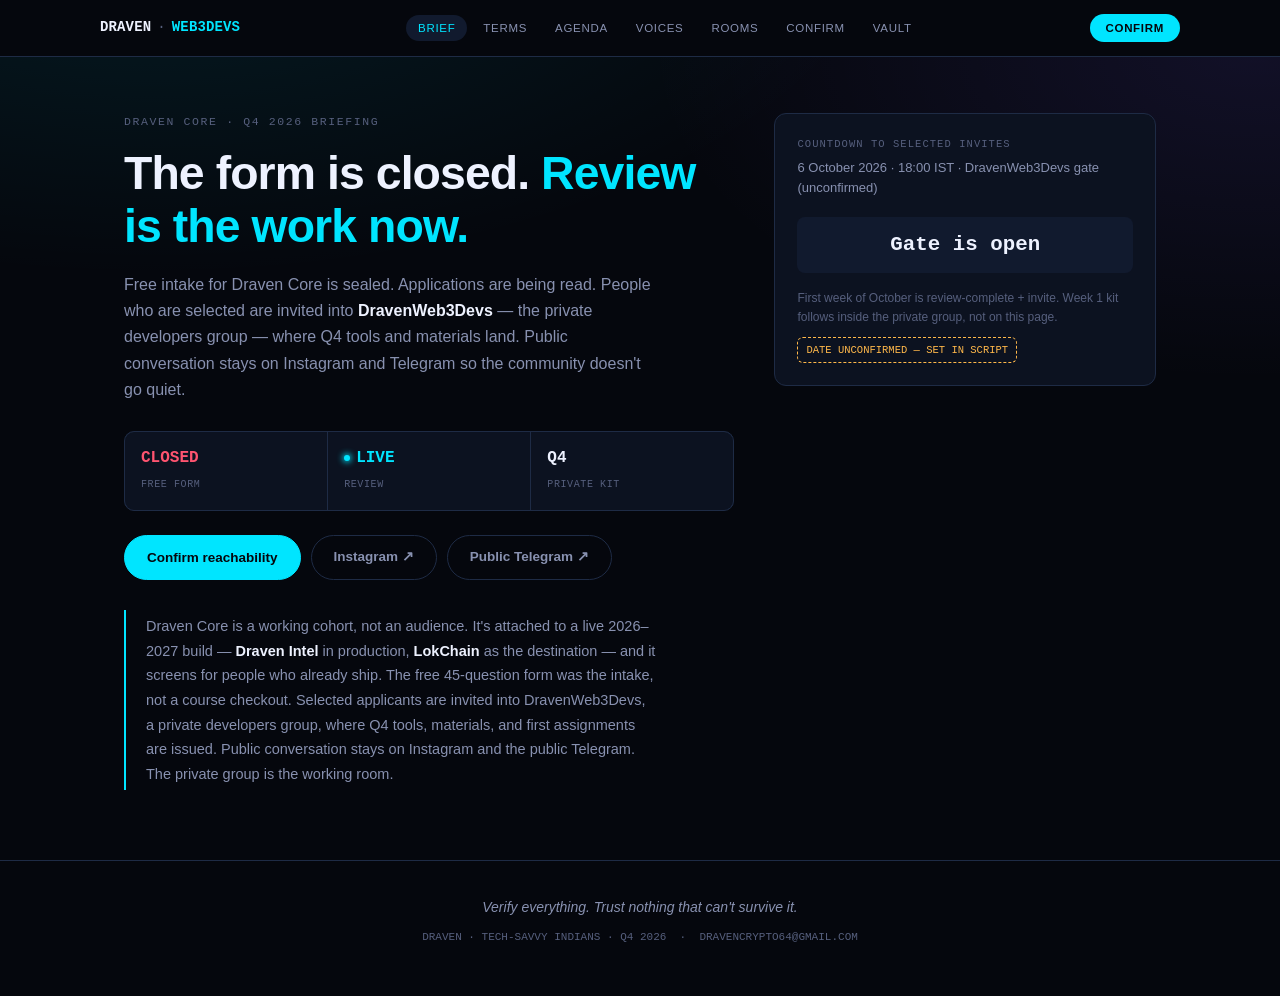
==== commit f0b9326d: "Add files via upload" ====
--- a/draven-core-final/index.html
+++ b/draven-core-final/index.html
@@ -169,11 +169,12 @@
     <div class="brand mono">DRAVEN<span class="sep">·</span><span class="sub">WEB3DEVS</span></div>
     <div class="tabs" id="tabButtons">
       <button class="tab-btn active" data-tab="brief">Brief</button>
+      <button class="tab-btn" data-tab="terms">Terms</button>
       <button class="tab-btn" data-tab="agenda">Agenda</button>
       <button class="tab-btn" data-tab="voices">Voices</button>
       <button class="tab-btn" data-tab="rooms">Rooms</button>
       <button class="tab-btn" data-tab="confirm">Confirm</button>
-      <button class="tab-btn" data-tab="post">Post</button>
+      <button class="tab-btn" data-tab="post">Vault</button>
     </div>
     <button class="nav-confirm" onclick="showTab('confirm')">Confirm</button>
   </div>
@@ -216,6 +217,19 @@
       <div class="sidebar-note">First week of October is review-complete + invite. Week 1 kit follows inside the private group, not on this page.</div>
       <div class="unconfirmed-flag mono">DATE UNCONFIRMED — SET IN SCRIPT</div>
     </div>
+  </div>
+</div>
+
+<!-- ============ TERMS ============ -->
+<div class="tabpanel" id="tab-terms">
+  <div class="wrap" style="max-width:640px;text-align:center;">
+    <div class="sec-head" style="text-align:left;">
+      <div class="sec-eyebrow mono">Terms &amp; Guidelines</div>
+      <h2>Read this before you open anything else.</h2>
+      <p>The Core terms, privacy policy, and community guidelines every applicant already agreed to when the form was open. Selected means you enter this framework — read it here first, or from inside the Application Vault.</p>
+    </div>
+    <div class="caption-box" style="text-align:left;">Covers: what the application collects and why, how Draven Core data is stored and who can access it, and the conduct expected once you're inside DravenWeb3Devs. This is the same document, not a summary of it.</div>
+    <a href="index-legacy.html#panel-legal" class="btn primary" style="justify-content:center;">Read Terms &amp; Guidelines →</a>
   </div>
 </div>
 
@@ -418,24 +432,15 @@
 <div class="tabpanel" id="tab-post">
   <div class="wrap" style="max-width:640px;text-align:center;">
     <div class="sec-head" style="text-align:left;">
-      <div class="sec-eyebrow mono">05 · Post</div>
-      <h2>The status post, ready to use.</h2>
-      <p>No photograph. Gradient card plus caption — screenshot the card below directly for the 4:5 Instagram post.</p>
-    </div>
-
-    <div class="poster">
-      <div class="poster-eyebrow mono">DRAVENWEB3DEVS · Q4 2026</div>
-      <div class="poster-body">
-        <h2>Applications<br>closed.</h2>
-        <div class="poster-status">Review live</div>
-        <div class="poster-sub mono">Selected → Private group</div>
-      </div>
-      <div class="poster-mark">✦</div>
-    </div>
-
-    <div class="caption-box" id="captionText">Free intake for Draven Core is sealed. Applications are being read this week — no auto-replies, no public scoreboard. Selected applicants are invited into DravenWeb3Devs, where Q4 tools and first assignments land. Stay here for updates — public Telegram is the second door.</div>
-    <button class="btn secondary copy-btn" onclick="copyCaption()">Copy caption</button>
-    <div id="copyMsg" style="font-size:12px;color:var(--c-convergence);margin-top:8px;min-height:16px;"></div>
+      <div class="sec-eyebrow mono">05 · Vault</div>
+      <h2>The original application, kept as record.</h2>
+      <p>The 45-question form that ran while intake was open — sealed now, not a live path in. Kept as context, not as something to fill out again.</p>
+    </div>
+    <div class="caption-box" style="text-align:left;">This is where the original Draven Core application lived — the full 45 questions, the Why This Exists page, and the Terms in their original form. It closed Sep 29, 2026. Opening it shows you what selected applicants actually answered; it won't let you submit a new one.</div>
+    <div style="display:flex;flex-wrap:wrap;gap:10px;justify-content:center;">
+      <a href="index-legacy.html" class="btn primary">Open the Application Vault →</a>
+      <button class="btn secondary" onclick="showTab('confirm')">Confirm reachability instead</button>
+    </div>
   </div>
 </div>
 
@@ -542,15 +547,6 @@
     msg.className='err'; msg.textContent='Network error — try again.';
   }
 }
-
-// ---- copy caption ----
-function copyCaption(){
-  const text = document.getElementById('captionText').textContent;
-  navigator.clipboard.writeText(text).then(() => {
-    document.getElementById('copyMsg').textContent = 'Copied.';
-    setTimeout(() => document.getElementById('copyMsg').textContent = '', 2000);
-  });
-}
 </script>
 
 </body>
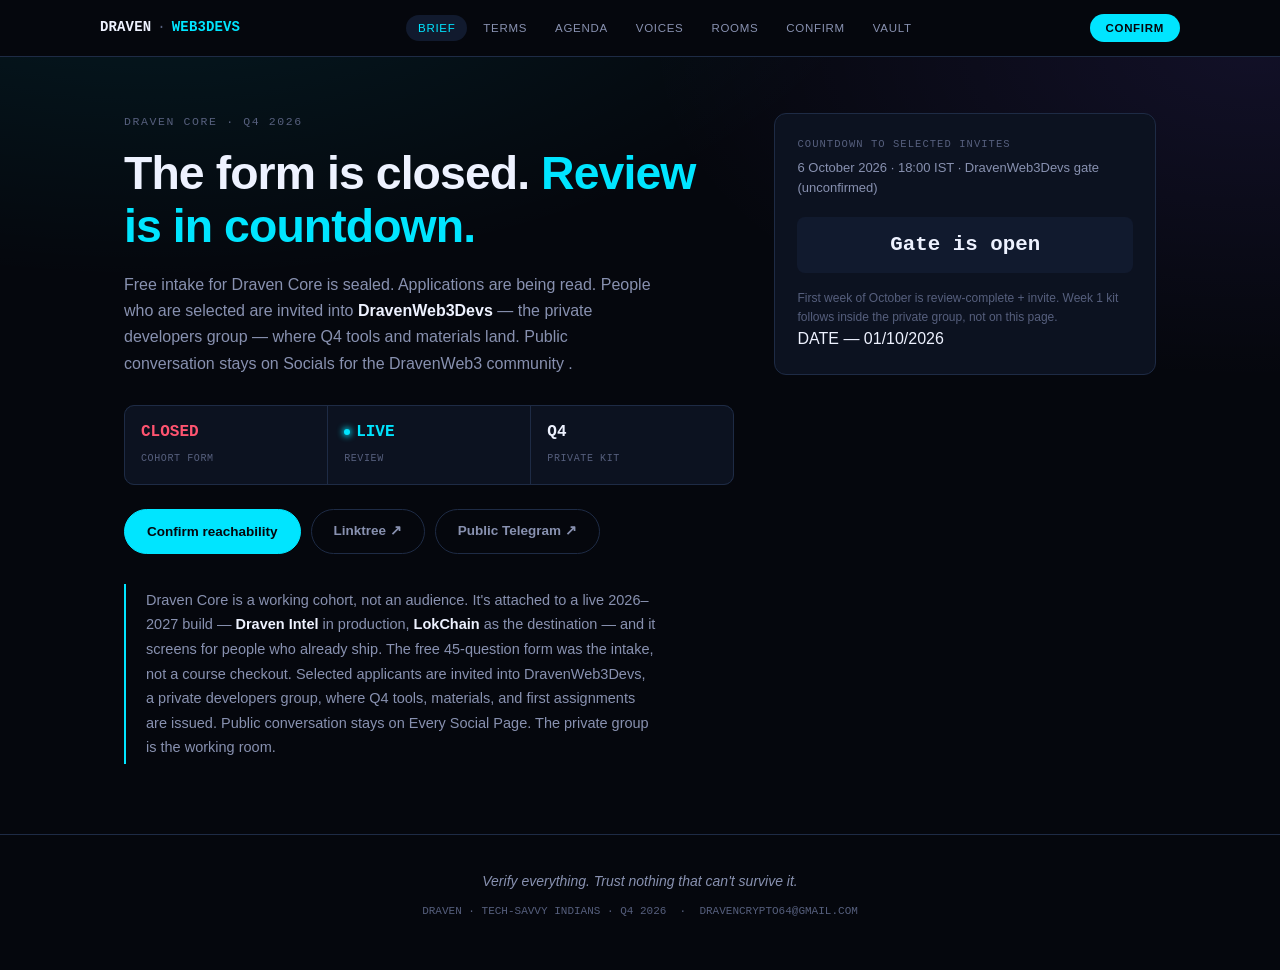
==== commit 27dd542f: "Update index.html" ====
--- a/draven-core-final/index.html
+++ b/draven-core-final/index.html
@@ -3,7 +3,7 @@
 <head>
 <meta charset="UTF-8">
 <meta name="viewport" content="width=device-width, initial-scale=1.0">
-<title>Draven Core — Q4 2026 Briefing</title>
+<title>Draven Core — Q4 2026</title>
 <style>
 :root{
   --bg:#05070d; --panel:#0c1220; --panel-2:#111a2e; --line:#1e2b45;
@@ -184,24 +184,24 @@
 <div class="tabpanel active" id="tab-brief">
   <div class="wrap brief-grid">
     <div>
-      <div class="eyebrow mono">DRAVEN CORE · Q4 2026 BRIEFING</div>
-      <h1>The form is closed. <span class="hl">Review is the work now.</span></h1>
-      <p class="lead">Free intake for Draven Core is sealed. Applications are being read. People who are selected are invited into <strong>DravenWeb3Devs</strong> — the private developers group — where Q4 tools and materials land. Public conversation stays on Instagram and Telegram so the community doesn't go quiet.</p>
+      <div class="eyebrow mono">DRAVEN CORE · Q4 2026</div>
+      <h1>The form is closed. <span class="hl">Review is in countdown.</span></h1>
+      <p class="lead">Free intake for Draven Core is sealed. Applications are being read. People who are selected are invited into <strong>DravenWeb3Devs</strong> — the private developers group — where Q4 tools and materials land. Public conversation stays on Socials for the DravenWeb3 community .</p>
 
       <div class="status-strip mono">
-        <div class="cell"><b class="closed">CLOSED</b><small>Free Form</small></div>
+        <div class="cell"><b class="closed">CLOSED</b><small>Cohort Form</small></div>
         <div class="cell"><b class="live"><span class="pulse-dot"></span>LIVE</b><small>Review</small></div>
         <div class="cell"><b>Q4</b><small>Private Kit</small></div>
       </div>
 
       <div class="brief-actions">
         <button class="btn primary" onclick="showTab('confirm')">Confirm reachability</button>
-        <a href="https://www.instagram.com/DravenWeb3" target="_blank" rel="noopener" class="btn secondary">Instagram ↗</a>
-        <a href="https://t.me/dravencrypto1" target="_blank" rel="noopener" class="btn secondary">Public Telegram ↗</a>
+        <a href="https://linktr.ee/DravenWeb3" target="_blank" rel="noopener" class="btn secondary">Linktree ↗</a>
+        <a href="https://t.me/DravenWeb3Public" target="_blank" rel="noopener" class="btn secondary">Public Telegram ↗</a>
       </div>
 
       <div class="blockquote">
-        Draven Core is a working cohort, not an audience. It's attached to a live 2026–2027 build — <strong>Draven Intel</strong> in production, <strong>LokChain</strong> as the destination — and it screens for people who already ship. The free 45-question form was the intake, not a course checkout. Selected applicants are invited into DravenWeb3Devs, a private developers group, where Q4 tools, materials, and first assignments are issued. Public conversation stays on Instagram and the public Telegram. The private group is the working room.
+        Draven Core is a working cohort, not an audience. It's attached to a live 2026–2027 build — <strong>Draven Intel</strong> in production, <strong>LokChain</strong> as the destination — and it screens for people who already ship. The free 45-question form was the intake, not a course checkout. Selected applicants are invited into DravenWeb3Devs, a private developers group, where Q4 tools, materials, and first assignments are issued. Public conversation stays on Every Social Page. The private group is the working room.
       </div>
     </div>
 
@@ -215,7 +215,7 @@
         <div class="c"><b id="cd-s">--</b><small>Sec</small></div>
       </div>
       <div class="sidebar-note">First week of October is review-complete + invite. Week 1 kit follows inside the private group, not on this page.</div>
-      <div class="unconfirmed-flag mono">DATE UNCONFIRMED — SET IN SCRIPT</div>
+      <div class="cell">DATE  — 01/10/2026</div>
     </div>
   </div>
 </div>
@@ -238,7 +238,7 @@
   <div class="wrap">
     <div class="card-row">
       <div class="acard">
-        <div class="acard-kicker"><span>Instagram · Telegram</span><span style="color:var(--c-convergence)">Live</span></div>
+        <div class="acard-kicker"><span>DravenWeb3 · Socials</span><span style="color:var(--c-convergence)">Live</span></div>
         <h3>Public square</h3>
         <div class="tag">Open</div>
         <p>Where the community stays active this week. Status posts, Q4 language, and anything that can be said in public lives here — not in DMs.</p>
@@ -247,7 +247,7 @@
           <li>Public Telegram as the second door</li>
           <li>No application required</li>
         </ul>
-        <a href="https://www.instagram.com/DravenWeb3" target="_blank" rel="noopener" class="btn secondary">Stay on the feed</a>
+        <a href="https://linktr.ee/DravenWeb3" target="_blank" rel="noopener" class="btn secondary">Stay on the feed</a>
       </div>
       <div class="acard">
         <div class="acard-kicker"><span>This page · RSVP</span><span class="live-count" id="confirmCountLabel">— confirmed</span></div>
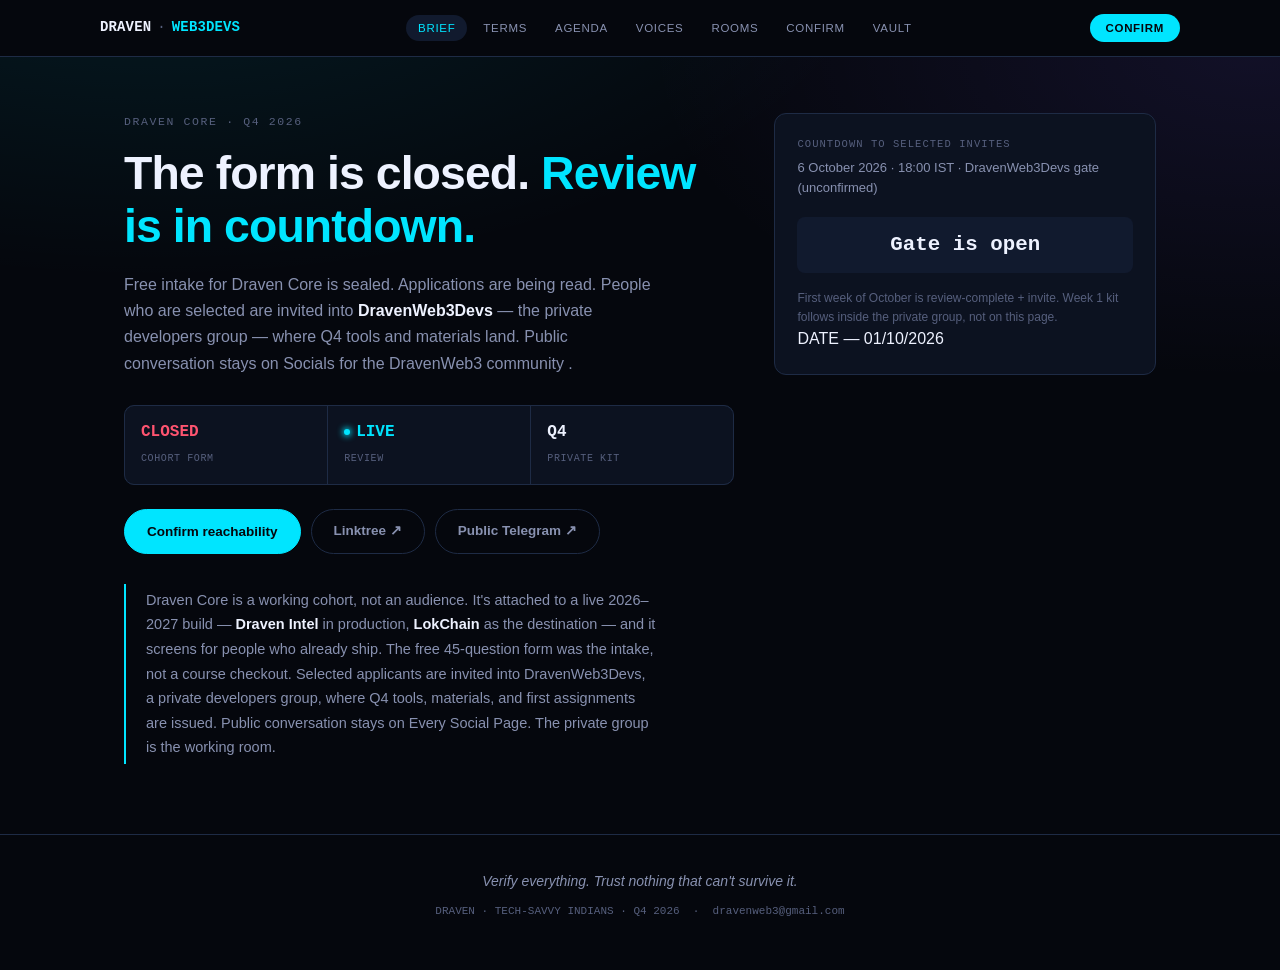
==== commit be2ccfa9: "Update index.html" ====
--- a/draven-core-final/index.html
+++ b/draven-core-final/index.html
@@ -226,9 +226,9 @@
     <div class="sec-head" style="text-align:left;">
       <div class="sec-eyebrow mono">Terms &amp; Guidelines</div>
       <h2>Read this before you open anything else.</h2>
-      <p>The Core terms, privacy policy, and community guidelines every applicant already agreed to when the form was open. Selected means you enter this framework — read it here first, or from inside the Application Vault.</p>
-    </div>
-    <div class="caption-box" style="text-align:left;">Covers: what the application collects and why, how Draven Core data is stored and who can access it, and the conduct expected once you're inside DravenWeb3Devs. This is the same document, not a summary of it.</div>
+      <p>The Core terms, privacy policy, and community guidelines every applicant already agreed to when the form was open and will be updated for next cycle. Selected means you enter this framework — read it here first, or from inside the Application Vault.</p>
+    </div>
+    <div class="caption-box" style="text-align:left;">Covers: what the application collects and why, how Draven Core data is stored and who can access it, and the conduct expected once you're inside DravenWeb3Devs. This is the same poilcy gate, not an updated eefective one.</div>
     <a href="index-legacy.html#panel-legal" class="btn primary" style="justify-content:center;">Read Terms &amp; Guidelines →</a>
   </div>
 </div>
@@ -241,23 +241,23 @@
         <div class="acard-kicker"><span>DravenWeb3 · Socials</span><span style="color:var(--c-convergence)">Live</span></div>
         <h3>Public square</h3>
         <div class="tag">Open</div>
-        <p>Where the community stays active this week. Status posts, Q4 language, and anything that can be said in public lives here — not in DMs.</p>
+        <p>Where the community stays active every cycle. Status posts, Q4 language, and anything that can be said in public lives there — not in DMs.</p>
         <ul>
           <li>Official status, not rumours</li>
-          <li>Public Telegram as the second door</li>
-          <li>No application required</li>
+          <li>Socials and Public Telegram as the second door</li>
+          <li>No application required here</li>
         </ul>
         <a href="https://linktr.ee/DravenWeb3" target="_blank" rel="noopener" class="btn secondary">Stay on the feed</a>
       </div>
       <div class="acard">
-        <div class="acard-kicker"><span>This page · RSVP</span><span class="live-count" id="confirmCountLabel">— confirmed</span></div>
+        <div class="acard-kicker"><span>This page · RSVP</span><span class="live-count" id="confirmCountLabel">8</span></div>
         <h3>Q4 confirmation</h3>
         <div class="tag">Waitlist</div>
-        <p>For people who applied, or who missed the form and still want a record. Confirmation doesn't equal a private-group invite. It tells the desk you're reachable.</p>
+        <p>For people who applied, or who missed the form and still want a record. Confirmation doesn't equal a private-group invite. It tells the desk you're reachable or will leverage you for next cycle onboarding.</p>
         <ul>
           <li>Logged against your application email</li>
           <li>Telegram handle for the invite channel</li>
-          <li>Week-1 kit if you're later selected</li>
+          <li>Onboarding kit if you're later selected</li>
         </ul>
         <button class="btn primary" onclick="showTab('confirm')">Confirm your seat</button>
       </div>
@@ -283,9 +283,9 @@
 
     <div class="timeline">
       <div class="item">
-        <div class="when">29 Sep · 18:00 IST</div>
+        <div class="when">30 Sep · 00:00 IST</div>
         <div class="badge">Sealed</div>
-        <div><h4>Free form closed</h4><p>The 45-question Draven Core co-builder application is sealed. No late entries this cycle.</p></div>
+        <div><h4>Free form closed</h4><p>The 45-question Draven Core co-builder application is sealed. No late entries this cycle, if you apply after that period only counted as leveraged for next cycle and will not be invited mid-way.</p></div>
       </div>
       <div class="item">
         <div class="when">29 Sep – 5 Oct</div>
@@ -293,9 +293,9 @@
         <div><h4>Personal review</h4><p>Every application is read. There's no auto-reply and no public scoreboard. Do not DM for status.</p></div>
       </div>
       <div class="item">
-        <div class="when">1 Oct</div>
+        <div class="when">Oct</div>
         <div class="badge">Public</div>
-        <div><h4>Instagram status post</h4><p>The only official public update this week — see the Post tab.</p></div>
+        <div><h4>Important post</h4><p>The only official Important public update on socials — see the Public sqaure.</p></div>
       </div>
       <div class="item">
         <div class="when">First week of Oct</div>
@@ -320,7 +320,7 @@
         <p style="font-size:13px;color:var(--muted);">01 · Don't DM Draven, the desk, or anyone "in the group" asking if you got in.</p>
         <p style="font-size:13px;color:var(--muted);">02 · If you listed a Telegram handle on the form, leave it intact — that's the invite channel.</p>
         <p style="font-size:13px;color:var(--muted);">03 · Keep shipping the thing you said you were building. Review is of the file, then of the work.</p>
-        <p style="font-size:13px;color:var(--muted);">04 · Watch Instagram @DravenWeb3 — the public square this week. Telegram is the second door.</p>
+        <p style="font-size:13px;color:var(--muted);">04 · Watch Socials page — the public square this week. Telegram is the second door.</p>
         <p style="font-size:13px;color:var(--muted);">05 · Read the Core terms you agreed to when you opened the form. Selected means you enter that framework, not a fan chat.</p>
         <p style="font-size:13px;color:var(--muted);">06 · Prepare a one-pager of current work (repo, live tool, or deployed surface). Week 1 will ask for it.</p>
       </div>
@@ -342,15 +342,15 @@
         <div class="avatar" style="color:var(--c-convergence);border-color:var(--c-convergence);">D</div>
       </div>
       <div class="vcard">
-        <div><div class="vcard-role mono">Screening · Routing</div><h3>Core Desk</h3><p>Turns 45 answers into a yes, a hold, or a no. Routes selected people into DravenWeb3Devs. Doesn't run a course.</p></div>
+        <div><div class="vcard-role mono">Screening · Routing</div><h3>Core Desk</h3><p>Turns DrvWeb3Devs Products into a Tool, a Protocol, or a Presentation. Routes DravenWeb3Devs people into LokChain. Doesn't need to be a Cluster.</p></div>
         <div class="avatar" style="color:var(--c-core);border-color:var(--c-core);">C</div>
       </div>
       <div class="vcard">
-        <div><div class="vcard-role mono">Tools · Q4 Kit</div><h3>Intel Bench</h3><p>Draven Intel is live — the proof the execution model works. Q4 materials for the private group come off this bench, not off a slide deck.</p></div>
+        <div><div class="vcard-role mono">Tools · Q4 Kit</div><h3>Intel Bench</h3><p>Draven Intel is live and MVPs are dropping — the proof the execution model works. Q4 materials for the private group come off this bench, not off a slide deck.</p></div>
         <div class="avatar" style="color:var(--c-finance);border-color:var(--c-finance);">I</div>
       </div>
       <div class="vcard">
-        <div><div class="vcard-role mono">Destination Protocol</div><h3>LokChain Seat</h3><p>Mass-market crypto and Web3 infrastructure for the next hundred million Indian participants. Core exists to build the bench before this needs them.</p></div>
+        <div><div class="vcard-role mono">Destination Protocol</div><h3>LokChain Seat</h3><p>Mass-market crypto and Web3 infrastructure for the next million Indian participants. Core exists to build the bench before this needs them.</p></div>
         <div class="avatar" style="color:var(--c-frontier);border-color:var(--c-frontier);">L</div>
       </div>
     </div>
@@ -363,18 +363,18 @@
     <div class="sec-head">
       <div class="sec-eyebrow mono">03 · Rooms</div>
       <h2>Where the community actually is.</h2>
-      <p>Instagram is the social page. Telegram is the public second door. DravenWeb3Devs is gated. The original form page is sealed and stays as context, not as a live intake.</p>
+      <p>Centralised and Decentralised Socials are the social page. Telegram is the public second door. DravenWeb3Devs is gated. The original form page is sealed and stays as leverage context for next cycle, not as a live intake.</p>
     </div>
     <div class="topology">
-      <div class="topology-head"><span>Community topology · not a street map</span><span>Online campus · IST</span></div>
+      <div class="topology-head"><span>Community topology · DravenWeb3</span><span>Online campus · IST</span></div>
       <div class="room-grid">
         <a href="https://www.instagram.com/DravenWeb3" target="_blank" rel="noopener" class="room">
           <div class="room-tag" style="color:var(--c-convergence)">Public · Live</div>
-          <h4>Instagram</h4><span class="detail">@DravenWeb3</span>
+          <h4>Instagram</h4><span class="detail">Centralised Social</span>
         </a>
-        <a href="https://t.me/dravencrypto1" target="_blank" rel="noopener" class="room">
+        <a href="https://t.me/DravenWeb3Public" target="_blank" rel="noopener" class="room">
           <div class="room-tag" style="color:var(--c-convergence)">Public · Live</div>
-          <h4>Telegram</h4><span class="detail">Public socials</span>
+          <h4>Telegram</h4><span class="detail">Uncensored social</span>
         </a>
         <a href="index-legacy.html" class="room sealed">
           <div class="room-tag" style="color:var(--c-institutional)">Sealed · 29 Sep</div>
@@ -382,7 +382,7 @@
         </a>
         <a href="https://linktr.ee/DravenWeb3" target="_blank" rel="noopener" class="room">
           <div class="room-tag">Public · Work</div>
-          <h4>Workbench</h4><span class="detail">linktr.ee/DravenWeb3</span>
+          <h4>Workbench</h4><span class="detail">Places to Land on</span>
         </a>
         <div class="room gated" style="grid-column:1/-1;">
           <div class="room-tag" style="color:var(--c-convergence)">Invite · First week of Oct</div>
@@ -390,7 +390,7 @@
         </div>
       </div>
     </div>
-    <p style="color:var(--muted);font-size:13px;margin-top:16px;">Instagram is the social page the community keeps alive this week. Public Telegram is the second door. The application vault is sealed. DravenWeb3Devs is the gated room — no public join link.</p>
+    <p style="color:var(--muted);font-size:13px;margin-top:16px;">Stay on the social page the community speaks there each cycle. Public Telegram is the second door. The application vault is sealed. DravenWeb3Devs is the gated room — no public join link.</p>
   </div>
 </div>
 
@@ -400,7 +400,7 @@
     <div class="sec-head">
       <div class="sec-eyebrow mono">04 · Confirm</div>
       <h2>Log that you're reachable.</h2>
-      <p>The application is closed. This isn't a second form. It's a confirmation so the desk can match you to an existing file — or record a waitlist / public-only status. Private group seats are separate and invite-only.</p>
+      <p>The application is closed. This isn't a second form. It's a confirmation for this cycle so the desk can match you to an existing file — or record a waitlist / public-only status. Private group seats are separate and invite-only.</p>
     </div>
 
     <div class="confirm-toggle" id="confirmToggle">
@@ -434,9 +434,9 @@
     <div class="sec-head" style="text-align:left;">
       <div class="sec-eyebrow mono">05 · Vault</div>
       <h2>The original application, kept as record.</h2>
-      <p>The 45-question form that ran while intake was open — sealed now, not a live path in. Kept as context, not as something to fill out again.</p>
-    </div>
-    <div class="caption-box" style="text-align:left;">This is where the original Draven Core application lived — the full 45 questions, the Why This Exists page, and the Terms in their original form. It closed Sep 29, 2026. Opening it shows you what selected applicants actually answered; it won't let you submit a new one.</div>
+      <p>The 45-question form that ran while intake was open — sealed now, not a live path in. Kept as leverage for next cycle review if you apply after 30 SEP 2-26 00:00 IST, not as something to fill out necessarily for Q4 cycle.</p>
+    </div>
+    <div class="caption-box" style="text-align:left;">This is where the original Draven Core application lived — the full 45 questions, the Why This Exists page, and the Terms in their original form. It closed Sep 30, 2026. Opening it shows you what selected applicants actually answered and will leverage for you next clcyle onboarding; it won't let you submit for invite in DravenWeb3Devs Q4 onboarding.</div>
     <div style="display:flex;flex-wrap:wrap;gap:10px;justify-content:center;">
       <a href="index-legacy.html" class="btn primary">Open the Application Vault →</a>
       <button class="btn secondary" onclick="showTab('confirm')">Confirm reachability instead</button>
@@ -447,7 +447,7 @@
 <footer>
   <div class="wrap">
     <p>Verify everything. Trust nothing that can't survive it.</p>
-    <div class="stamp">DRAVEN · TECH-SAVVY INDIANS · Q4 2026 &nbsp;·&nbsp; DRAVENCRYPTO64@GMAIL.COM</div>
+    <div class="stamp">DRAVEN · TECH-SAVVY INDIANS · Q4 2026 &nbsp;·&nbsp; dravenweb3@gmail.com</div>
   </div>
 </footer>
 
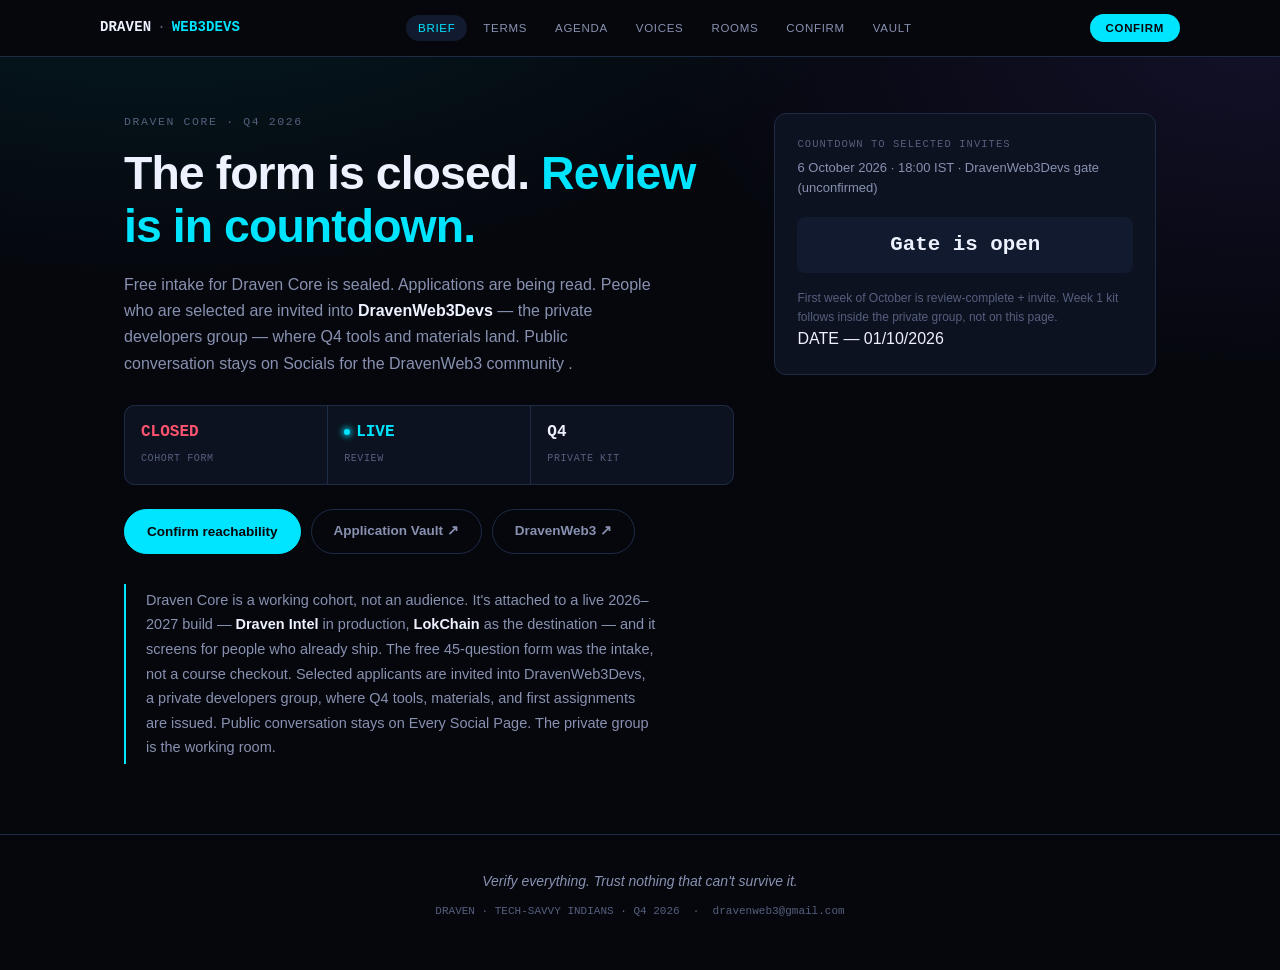
==== commit 3d3df07d: "Update index.html" ====
--- a/draven-core-final/index.html
+++ b/draven-core-final/index.html
@@ -196,8 +196,8 @@
 
       <div class="brief-actions">
         <button class="btn primary" onclick="showTab('confirm')">Confirm reachability</button>
-        <a href="https://linktr.ee/DravenWeb3" target="_blank" rel="noopener" class="btn secondary">Linktree ↗</a>
-        <a href="https://t.me/DravenWeb3Public" target="_blank" rel="noopener" class="btn secondary">Public Telegram ↗</a>
+        <a href="https://dravenweb.github.io/val/index-legacy.html" target="_blank" rel="noopener" class="btn secondary">Application Vault ↗</a>
+        <a href="https://linktr.ee/DravenWeb3" target="_blank" rel="noopener" class="btn secondary">DravenWeb3 ↗</a>
       </div>
 
       <div class="blockquote">
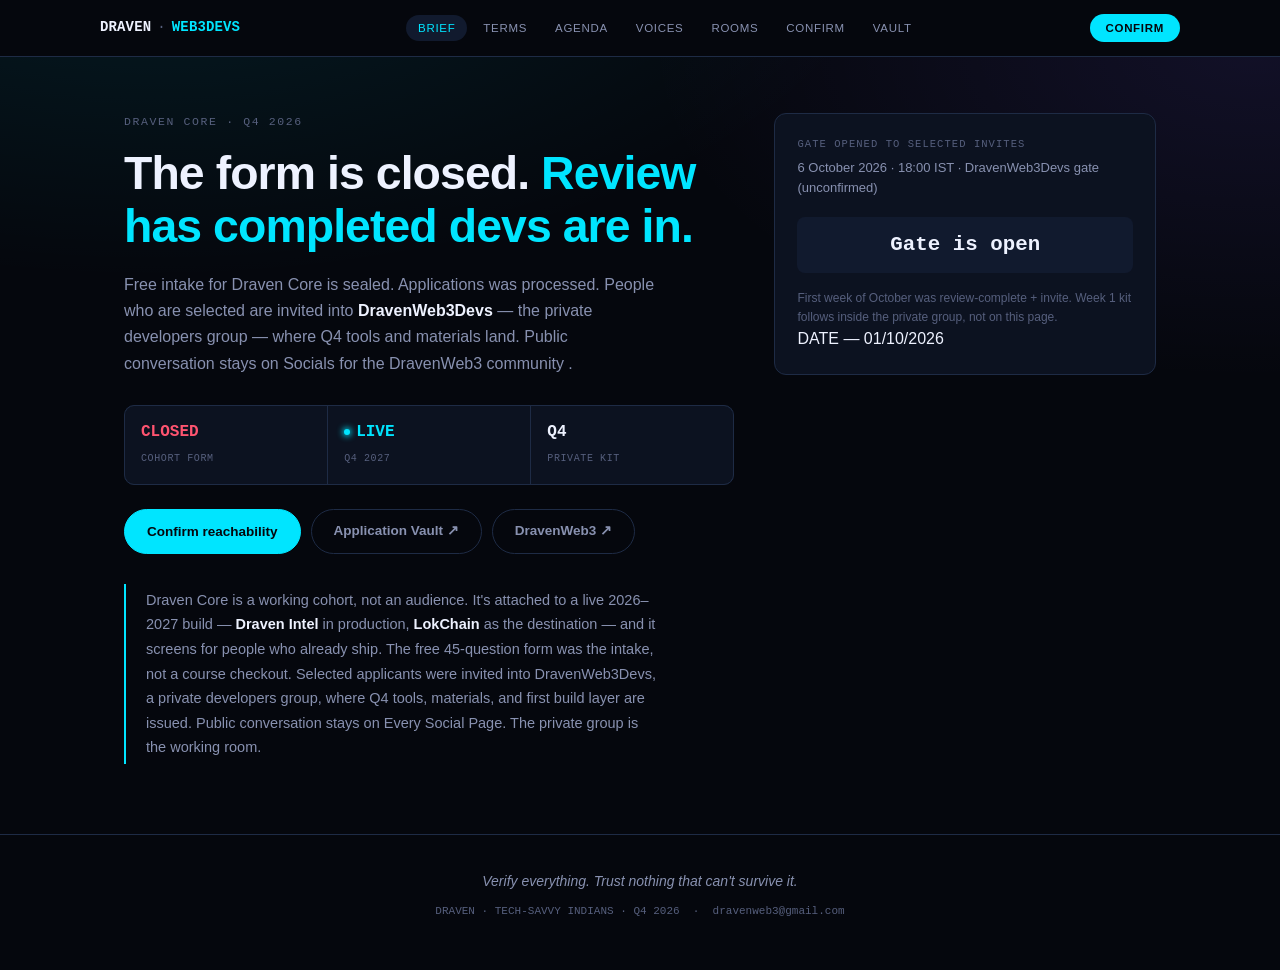
==== commit d1b39019: "Update index.html" ====
--- a/draven-core-final/index.html
+++ b/draven-core-final/index.html
@@ -185,12 +185,12 @@
   <div class="wrap brief-grid">
     <div>
       <div class="eyebrow mono">DRAVEN CORE · Q4 2026</div>
-      <h1>The form is closed. <span class="hl">Review is in countdown.</span></h1>
-      <p class="lead">Free intake for Draven Core is sealed. Applications are being read. People who are selected are invited into <strong>DravenWeb3Devs</strong> — the private developers group — where Q4 tools and materials land. Public conversation stays on Socials for the DravenWeb3 community .</p>
+      <h1>The form is closed. <span class="hl">Review has completed devs are in.</span></h1>
+      <p class="lead">Free intake for Draven Core is sealed. Applications was processed. People who are selected are invited into <strong>DravenWeb3Devs</strong> — the private developers group — where Q4 tools and materials land. Public conversation stays on Socials for the DravenWeb3 community .</p>
 
       <div class="status-strip mono">
         <div class="cell"><b class="closed">CLOSED</b><small>Cohort Form</small></div>
-        <div class="cell"><b class="live"><span class="pulse-dot"></span>LIVE</b><small>Review</small></div>
+        <div class="cell"><b class="live"><span class="pulse-dot"></span>LIVE</b><small>Q4 2027</small></div>
         <div class="cell"><b>Q4</b><small>Private Kit</small></div>
       </div>
 
@@ -201,12 +201,12 @@
       </div>
 
       <div class="blockquote">
-        Draven Core is a working cohort, not an audience. It's attached to a live 2026–2027 build — <strong>Draven Intel</strong> in production, <strong>LokChain</strong> as the destination — and it screens for people who already ship. The free 45-question form was the intake, not a course checkout. Selected applicants are invited into DravenWeb3Devs, a private developers group, where Q4 tools, materials, and first assignments are issued. Public conversation stays on Every Social Page. The private group is the working room.
+        Draven Core is a working cohort, not an audience. It's attached to a live 2026–2027 build — <strong>Draven Intel</strong> in production, <strong>LokChain</strong> as the destination — and it screens for people who already ship. The free 45-question form was the intake, not a course checkout. Selected applicants were invited into DravenWeb3Devs, a private developers group, where Q4 tools, materials, and first build layer are issued. Public conversation stays on Every Social Page. The private group is the working room.
       </div>
     </div>
 
     <div class="sidebar-box">
-      <div class="sidebar-label mono">Countdown to selected invites</div>
+      <div class="sidebar-label mono">Gate opened to selected invites</div>
       <div class="sidebar-date" id="countdownTarget">—</div>
       <div class="countdown mono" id="countdownCells">
         <div class="c"><b id="cd-d">--</b><small>Days</small></div>
@@ -214,7 +214,7 @@
         <div class="c"><b id="cd-m">--</b><small>Min</small></div>
         <div class="c"><b id="cd-s">--</b><small>Sec</small></div>
       </div>
-      <div class="sidebar-note">First week of October is review-complete + invite. Week 1 kit follows inside the private group, not on this page.</div>
+      <div class="sidebar-note">First week of October was review-complete + invite. Week 1 kit follows inside the private group, not on this page.</div>
       <div class="cell">DATE  — 01/10/2026</div>
     </div>
   </div>
@@ -268,7 +268,7 @@
         <p>The working room. Selected applicants are pulled in during the first week of October. Q4 tools, materials, and first assignments are issued here — as described while the form was open.</p>
         <ul>
           <li>Tools and Q4 materials</li>
-          <li>First assignments, reviewed</li>
+          <li>First build layers, reviewed</li>
           <li>Not a subscriber chat</li>
         </ul>
         <button class="btn secondary" disabled style="opacity:.6;cursor:default;">Invite only</button>
@@ -277,7 +277,7 @@
 
     <div class="sec-head">
       <div class="sec-eyebrow mono">01 · Agenda</div>
-      <h2>Review week, then the Q4 room.</h2>
+      <h2>Review done, then the Q4 room.</h2>
       <p>This isn't a conference timetable. It's the cycle as it actually runs from the sealed form into the private group.</p>
     </div>
 
@@ -315,14 +315,14 @@
     </div>
 
     <div class="topology" style="margin-top:30px;">
-      <div class="sidebar-label mono" style="margin-bottom:14px;">What applicants do this week</div>
+      <div class="sidebar-label mono" style="margin-bottom:14px;">What applicants onward from here until next cycle</div>
       <div style="display:grid;gap:10px;">
         <p style="font-size:13px;color:var(--muted);">01 · Don't DM Draven, the desk, or anyone "in the group" asking if you got in.</p>
         <p style="font-size:13px;color:var(--muted);">02 · If you listed a Telegram handle on the form, leave it intact — that's the invite channel.</p>
         <p style="font-size:13px;color:var(--muted);">03 · Keep shipping the thing you said you were building. Review is of the file, then of the work.</p>
         <p style="font-size:13px;color:var(--muted);">04 · Watch Socials page — the public square this week. Telegram is the second door.</p>
         <p style="font-size:13px;color:var(--muted);">05 · Read the Core terms you agreed to when you opened the form. Selected means you enter that framework, not a fan chat.</p>
-        <p style="font-size:13px;color:var(--muted);">06 · Prepare a one-pager of current work (repo, live tool, or deployed surface). Week 1 will ask for it.</p>
+        <p style="font-size:13px;color:var(--muted);">06 · Prepare a one-pager of current work (repo, live tool, or deployed surface). Week 1 will ask for it. for valut applicant keep it for next cycle</p>
       </div>
     </div>
   </div>
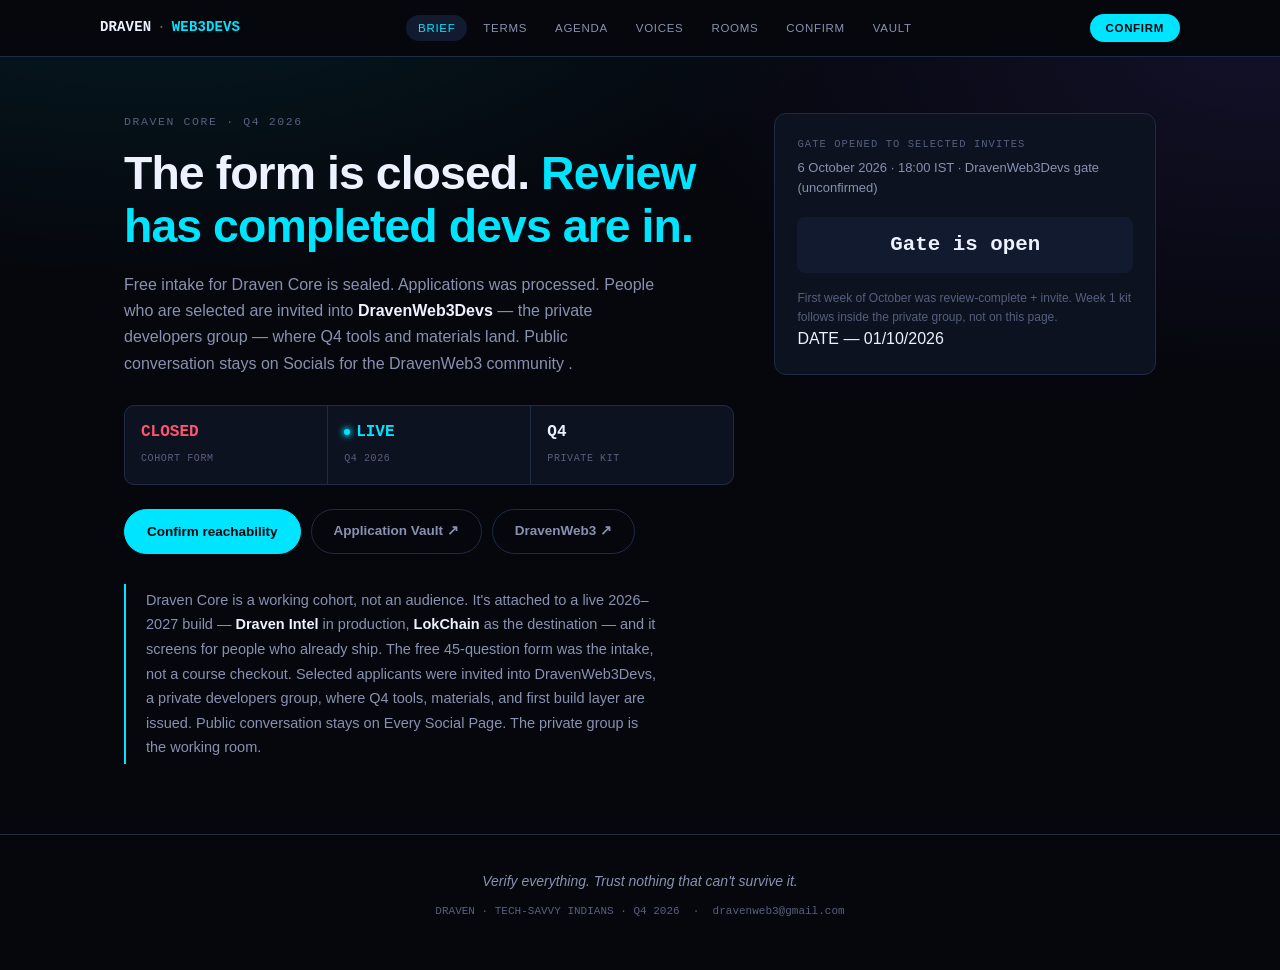
==== commit fdff18e4: "Update index.html" ====
--- a/draven-core-final/index.html
+++ b/draven-core-final/index.html
@@ -190,7 +190,7 @@
 
       <div class="status-strip mono">
         <div class="cell"><b class="closed">CLOSED</b><small>Cohort Form</small></div>
-        <div class="cell"><b class="live"><span class="pulse-dot"></span>LIVE</b><small>Q4 2027</small></div>
+        <div class="cell"><b class="live"><span class="pulse-dot"></span>LIVE</b><small>Q4 2026</small></div>
         <div class="cell"><b>Q4</b><small>Private Kit</small></div>
       </div>
 
